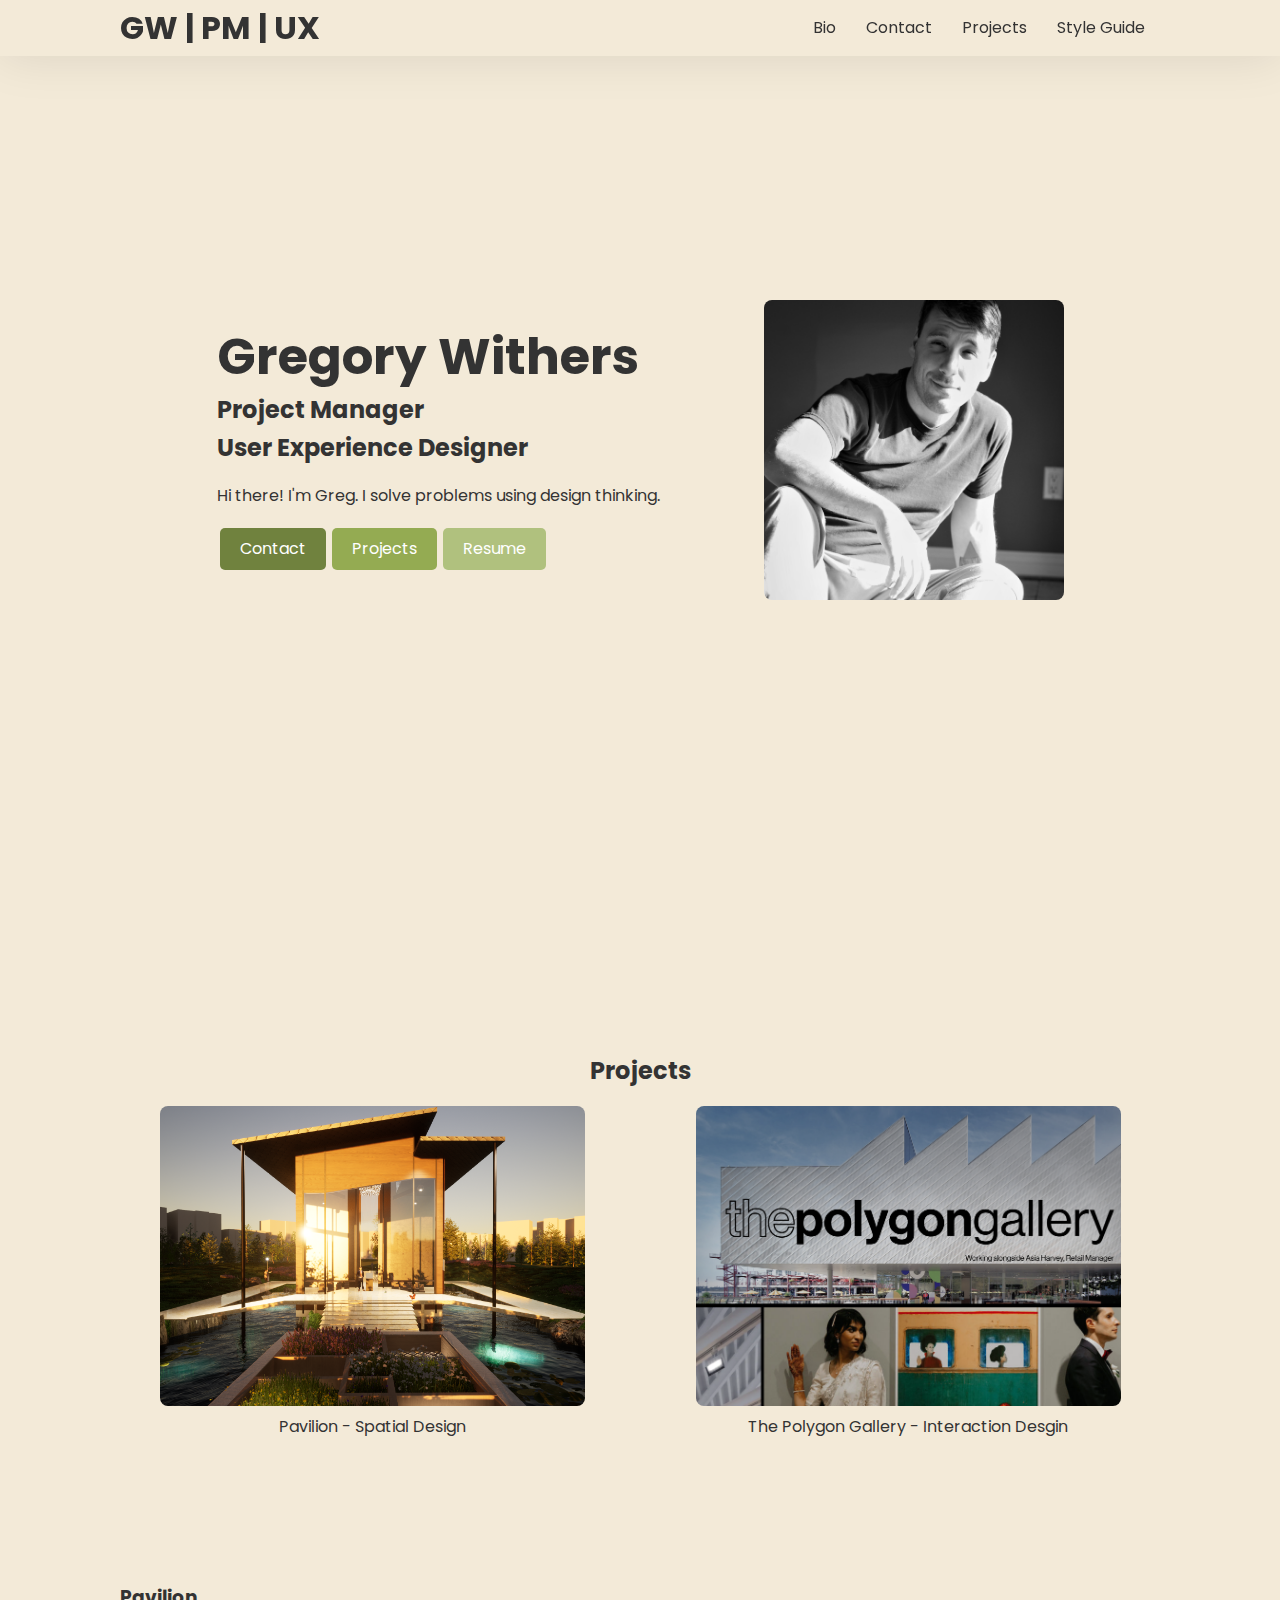
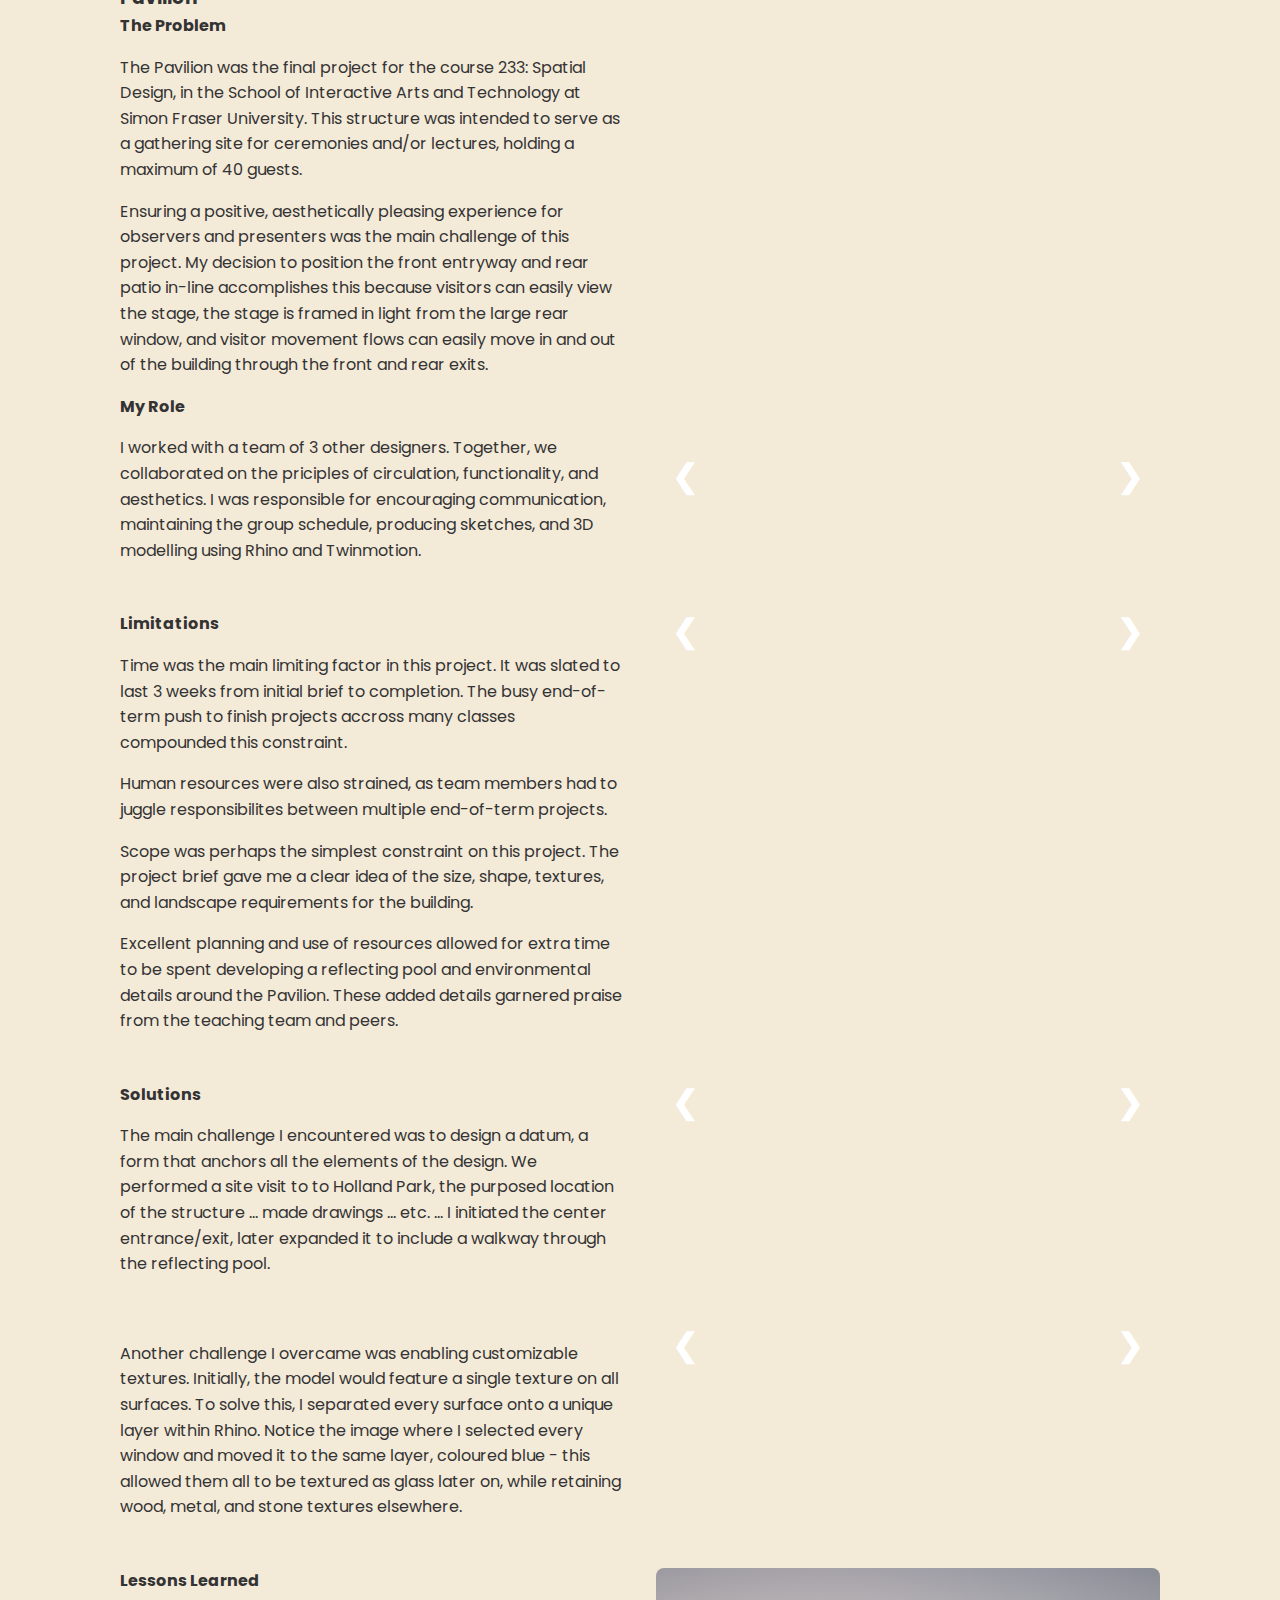
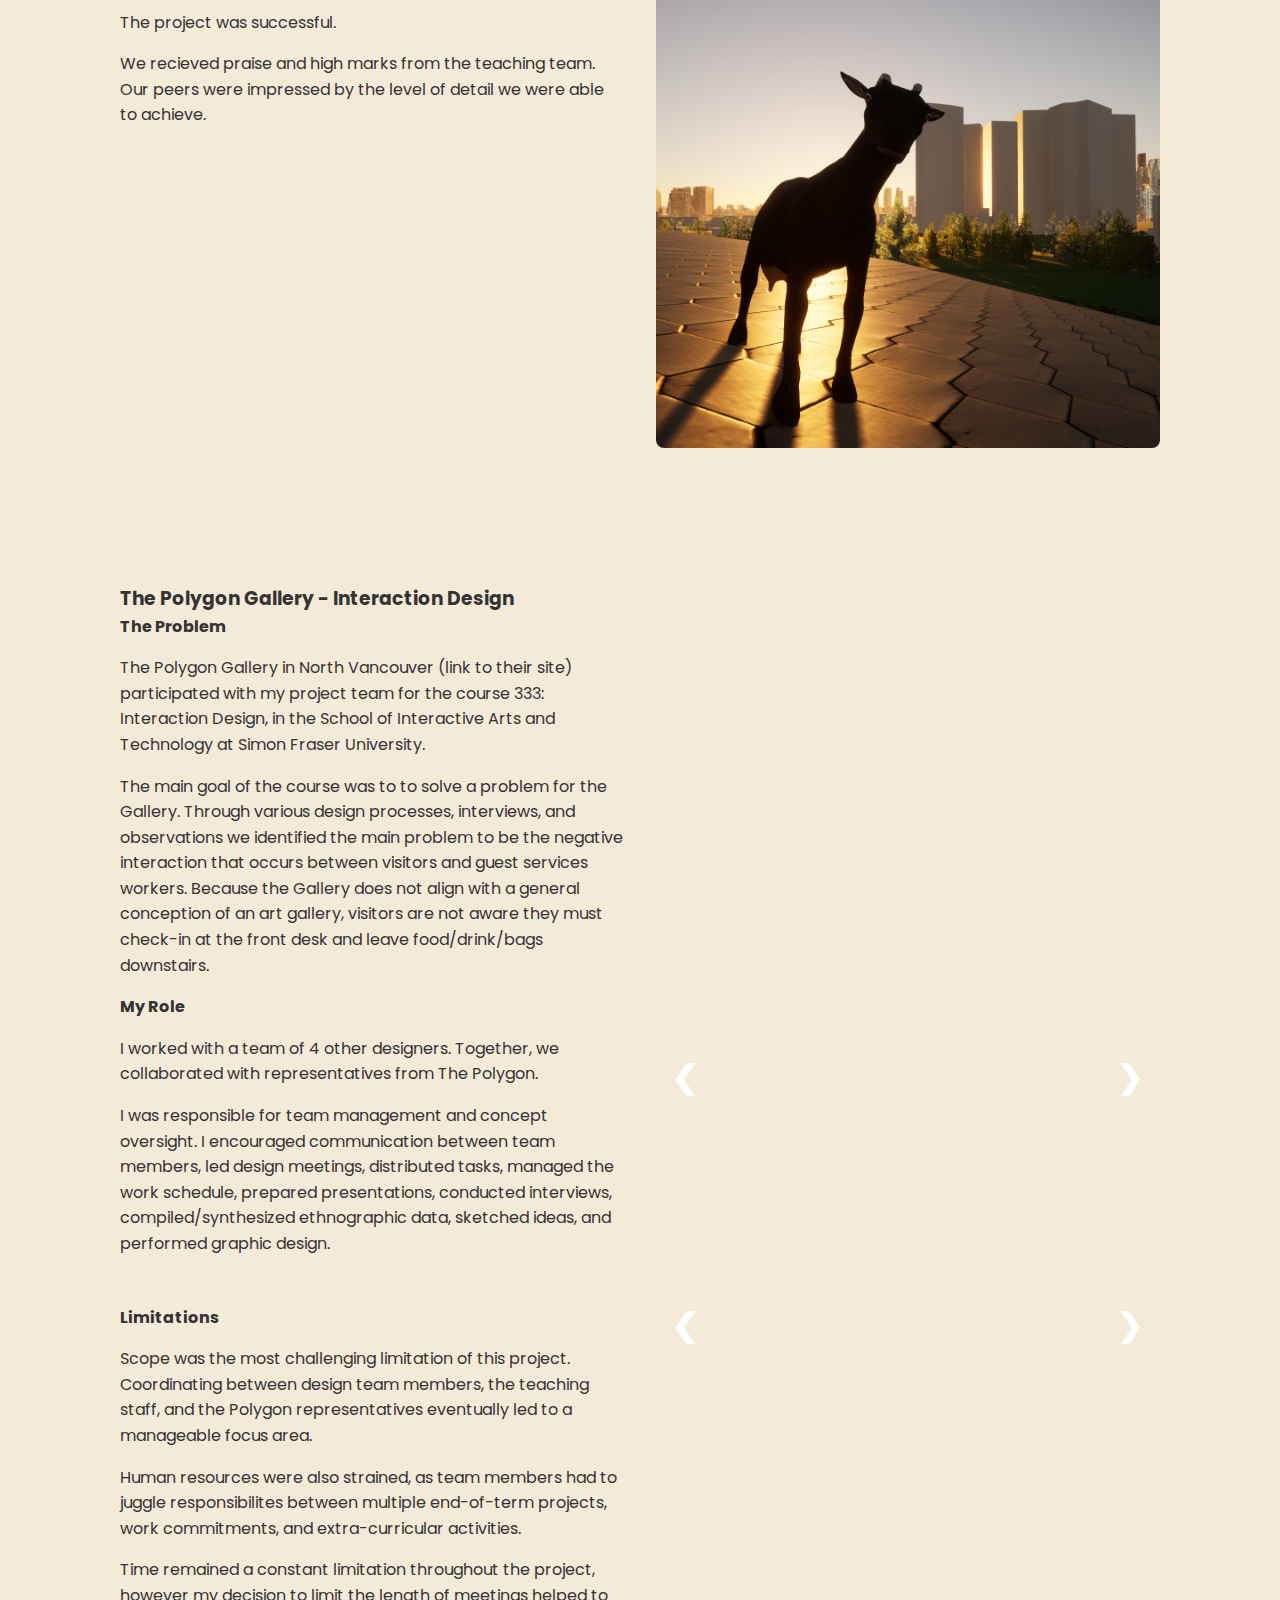
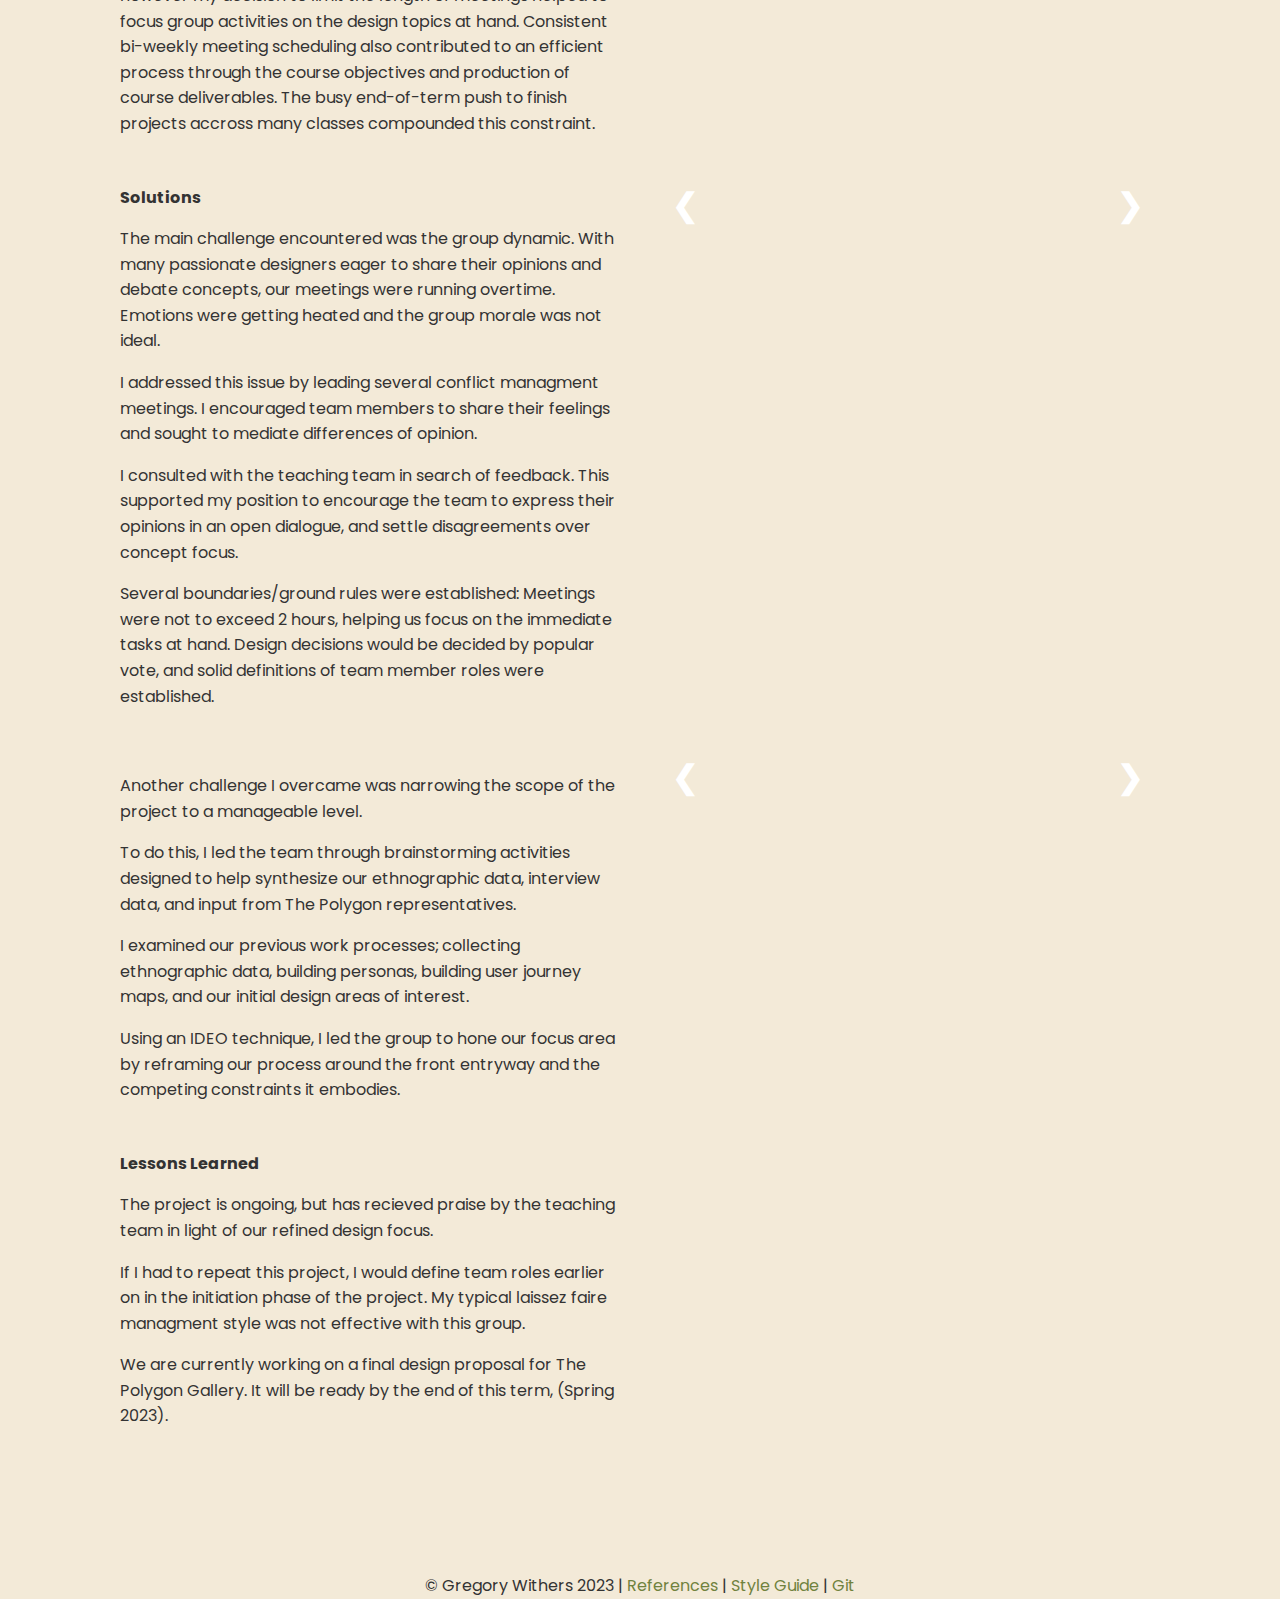
==== index.html @ 16c12ad4 "added all alt text to images" ====
<!-- 
    Greg Withers Portfolio
    IAT 339 Project 03
    Final Project
    13 April 2023

    To Do:
    - Crop all portfolio images
    - Script img loader to pull correct image for vp
    - Add alt description to all images
    - Verify all HTML, CSS, JS
    - Add contact text-entry form
    - Verify on IE, FF
    - Verify on phone, ipad, etc.

    References link is in the footer, see citations.html
    
-->

<!DOCTYPE html>
<html lang="en">
<head>
    <meta charset="UTF-8">
    <meta http-equiv="X-UA-Compatible" content="IE=edge">
    <meta name="viewport" content="width=device-width, initial-scale=1.0">

    <link rel="stylesheet" href="/css/style.css">

    <title>Portfolio - GW | PM | UX</title>
</head>

<body>

    <!-- Wrapper for header/hero content -->
    <header class="showcase">

        <!-- Main container class -->
        <div class="container">
            <nav>
                <h1 class="logo">
                    <a href="index.html">GW | PM | UX</a></h1>
                <ul>
                    <li><a href="bio.html">Bio</a></li>
                    <li><a href="contact.html">Contact</a></li>
                    <li><a href="index.html#projects">Projects</a></li>
                    <li><a href="styleguide.html">Style Guide</a></li>
                </ul>
            </nav>

        <!-- STICKY HEADER HERE -->
        <div id="sticky-header">
            <div class="container">
                <nav>
                    <h1 class="logo">
                        <a href="index.html">GW | PM | UX</a></h1>
                    <ul>
                        <li><a href="bio.html">Bio</a></li>
                        <li><a href="contact.html">Contact</a></li>
                        <li><a href="index.html#projects">Projects</a></li>
                        <li><a href="styleguide.html">Style Guide</a></li>
                    </ul>
                </nav>
            </div>
        </div>

            <!-- Hero Content HERE -->
            <div class="showcase-content">
                <div class="hero">
                    <h1 class="myName">Gregory Withers</h1>
                    <h2 class="myRole"> Project Manager</h2>
                    <h2 class="myRole">User Experience Designer</h2>

                    <p class="my-1">
                        Hi there! I'm Greg. I solve problems using design thinking. 
                    </p>

                    <div class="btn-stack">
                        <a href="contact.html" class="btn-primary">Contact</a>
                        <a href="#projects" class="btn-secondary">Projects</a>
                        <a href="references/RESUME 2022 - Gregory Withers Project Manager.pdf" download class="btn-tertiary">Resume</a>
                    </div>
                </div>

                <img class="hero-image" src="img/GW_self_portrait.jpg" alt="young man sitting on the floor in the sun, he is resting an arm on his knee in a relaxed way">

                <!-- Tracker div for page scroll thru the hero section -->
                <div id="pixel-to-watch"></div>

            </div>
        </div>
    </header>

        <!-- Main Content begins here -->
        <div class="container projects" id="projects">
            <h2 class="project-title">Projects</h2>

            <div class="project-grid">
                <div class="column">
                    <a href="#project1">
                        <img class="thumb" src="img/pavilion/pavilion_final_rear_window.png" alt="rendering of a modern pavilion building at sunset. It has large windows, a slanted roof, a rooftop garden, and water features">
                    </a>
                    Pavilion - Spatial Design
                </div>

                <div class="column">
                    <a href="#project2">
                        <img class="thumb" src="img/polygon/polygon_thumb.png" alt="poster showcasing some of the exhibits at The Polygon Gallery in North Vancouver, the building architecture is modern and stylish">
                    </a>
                    The Polygon Gallery - Interaction Desgin
                </div>
            </div>
        </div>

        <!-- xxxxxxxxxxxxxxxx Project 1 Flow here xxxxxxxxxxxxxxxx -->
        <div class="container" id="project1">

            <h3>Pavilion</h3>
            <div class="project-flow">

                <!-- Row 1 -->
                <!-- My role -> responsibilities, improvements to be made in team interaction/execution. Give credit where it is due. -->
                <div class="flow-row">
                    <div class="left">
                        <h4>The Problem</h4>
                        <p class="my-1">
                            The Pavilion was the final project for the course 233: Spatial Design, in the School of Interactive Arts and Technology at Simon Fraser University. This structure was intended to serve as a gathering site for ceremonies and/or lectures, holding a maximum of 40 guests.
                        </p>

                        <p class="my-1">
                            Ensuring a positive, aesthetically pleasing experience for observers and presenters was the main challenge of this project. My decision to position the front entryway and rear patio in-line accomplishes this because visitors can easily view the stage, the stage is framed in light from the large rear window, and visitor movement flows can easily move in and out of the building through the front and rear exits. 
                        </p>

                        <h4>My Role</h4>
                        <p class="my-1">
                            I worked with a team of 3 other designers. Together, we collaborated on the priciples of circulation, functionality, and aesthetics. I was responsible for encouraging communication, maintaining the group schedule, producing sketches, and 3D modelling using Rhino and Twinmotion. 
                        </p>
                    </div>
                    <div class="right">
                        <div class="video-box">
                            <iframe width="420" height="315" src="https://www.youtube.com/embed/-8ZPfY2IFlc" title="IAT 233 Final Project | Pavilion and Pergola Rendered with TWINMOTION" frameborder="0" allow="accelerometer; autoplay; clipboard-write; encrypted-media; gyroscope; picture-in-picture; web-share" allowfullscreen></iframe>
                        </div>


                        <div class="slideshow-container">
                            <div class="mySlides1">
                              <img src="img/pavilion/pavilion_final_day.png" style="width:100%" alt="rendering of a modern pavilion during the day time. A pathway through the surrounding water feature is highlighted along with its large windows and nearby vegetation">
                            </div>
                          
                            <div class="mySlides1">
                              <img src="img/pavilion/pavilion_final_rear_window.png" style="width:100%" alt="rendering of a modern pavilion at sunset. The rear stars, patio, and rooftop garden are highlighted">
                            </div>
                          
                            <div class="mySlides1">
                              <img src="img/pavilion/pavilion_datum_flow.png" style="width:100%" alt="2D mockup of the pavilion visitor flow through the building. It is a square shape that allows travel around the main central room and entrace/exit from both the front and rear of the building">
                            </div>
                          
                            <a class="prev" onclick="plusSlides(-1, 0)">&#10094;</a>
                            <a class="next" onclick="plusSlides(1, 0)">&#10095;</a>
                          </div>

                        <!-- Slideshow goes here, show datum line, front/rear entries, flow -->                  
                    </div>
                </div>

                <!-- Row 2 -->
                <div class="flow-row">
                    <div class="left">
                        <h4>Limitations</h4>
                        <p class="my-1">
                            Time was the main limiting factor in this project. It was slated to last 3 weeks from initial brief to completion. The busy end-of-term push to finish projects accross many classes compounded this constraint. 
                        </p>
                        <p class="my-1">
                            Human resources were also strained, as team members had to juggle responsibilites between multiple end-of-term projects.
                        </p>
                        <p class="my-1">
                            Scope was perhaps the simplest constraint on this project. The project brief gave me a clear idea of the size, shape, textures, and landscape requirements for the building. 
                        </p>
                        <p class="my-1">
                            Excellent planning and use of resources allowed for extra time to be spent developing a reflecting pool and environmental details around the Pavilion. These added details garnered praise from the teaching team and peers. 
                        </p>
                    </div>
                    <div class="right">
                        <!-- Slideshow goes here, show reflecting pool images-->
                        <div class="slideshow-container">
                            <div class="mySlides2">
                              <img src="img/pavilion/pavilion_reflecting_pool.png" style="width:100%" alt="rendering of a modern pavilion at midday. The rear pathway through the water feature is highlighted. The surrounding vegetation and environmental features flow seamlessly into the pathway allowing for easy access from visitors.">
                            </div>
                          
                            <div class="mySlides2">
                              <img src="img/pavilion/pavilion_reflecting_pool2.png" style="width:100%" alt="rendering of a modern pavilion at midday. The rear auxiliary pathways are highlighted, which carry visitors around the water features.">
                            </div>
                          
                            <div class="mySlides2">
                              <img src="img/pavilion/pavilion_reflecting_pool3.png" style="width:100%" alt="a low angle image of the rendering of a modern pavilion, this one captures the details of water's surface and warm reflected light of the sunset.">
                            </div>
                          
                            <a class="prev" onclick="plusSlides(-1, 1)">&#10094;</a>
                            <a class="next" onclick="plusSlides(1, 1)">&#10095;</a>
                          </div>                 
                    </div>
                </div>

                <!-- Row 3 -->
                <!-- Show an evolution and most important processes -->
                <div class="flow-row">
                    <div class="left">
                        <h4>Solutions</h4>
                        <p class="my-1">
                            The main challenge I encountered was to design a datum, a form that anchors all the elements of the design. We performed a site visit to to Holland Park, the purposed location of the structure ... made drawings ... etc. ... I initiated the center entrance/exit, later expanded it to include a walkway through the reflecting pool. 
                        </p>

 
                    </div>
                    <div class="right">
                        <!-- Slideshow goes here, show planning images, drawings, to model, to, render etc.-->
                        <div class="slideshow-container">
                            <div class="mySlides3">
                              <img src="img/pavilion/pavilion_datum_example.png" style="width:100%" alt="aerial view of the pavilion rendering, highlighting the concept of a datum or anchor structure, which is the main centre pathway of the pavilion">
                            </div>
                          
                            <div class="mySlides3">
                              <img src="img/pavilion/pavilion_site_visit1.jpeg" style="width:100%" alt="site visit photograph of Holland Park in Surrey BC showing the real-world location of the pavilion. A green field is shown with tall trees and apartment buildings in the distance.">
                            </div>
                          
                            <div class="mySlides3">
                              <img src="img/pavilion/pavilion_site_visit2.jpeg" style="width:100%" alt="site visit photograph of Holland Park in Surrey. A green field is shown with tall trees and apartment buildings in the distance. Designers are gathered in a small group to view the location and brainstorm ideas.">
                            </div>

                            <div class="mySlides3">
                                <img src="img/pavilion/pavilion_location.jpg" style="width:100%" alt="map view of the site visit in Holland Park, it donotes two potential locations for the pavilion to be built">
                              </div>
                          
                            <a class="prev" onclick="plusSlides(-1, 2)">&#10094;</a>
                            <a class="next" onclick="plusSlides(1, 2)">&#10095;</a>
                        </div>
                    </div>
                </div>

                <!-- Row 4 -->
                <div class="flow-row">
                    <div class="left">
                        <p class="my-1">
                            Another challenge I overcame was enabling customizable textures. Initially, the model would feature a single texture on all surfaces. To solve this, I separated every surface onto a unique layer within Rhino. Notice the image where I selected every window and moved it to the same layer, coloured blue - this allowed them all to be textured as glass later on, while retaining wood, metal, and stone textures elsewhere. 
                        </p>
                
                    </div>
                    <div class="right">
                        <!-- Slideshow goes here, show planning images, drawings, to model, to, render etc.-->
               
                        <div class="slideshow-container">
                            <div class="mySlides4">
                              <img src="img/pavilion/pavilion_render1.png" style="width:100%" alt="a basic rendering of the pavilion structure, it is white and featureless">
                            </div>
                          
                            <div class="mySlides4">
                              <img src="img/pavilion/pavilion_render2.png" style="width:100%" alt="a more advanced rendering of the pavilion structure, it is white but features some of the modern panels and architectural components of the final design">
                            </div>
                          
                            <div class="mySlides4">
                              <img src="img/pavilion/pavilion_render3.png" style="width:100%" alt="a wireframe model of the pavilion, its windows are highlighted in blue demonstrating how different layers were selected to alter their material appearing in later steps">
                            </div>

                            <div class="mySlides4">
                                <img src="img/pavilion/pavilion_panel_arch.png" style="width:100%" alt="a final rendering of the finished model, lit at dusk and showcasing the different textures of the panels, some are wood, some glass, some concrete">
                            </div>

                              
                            <div class="mySlides4">
                                <img src="img/pavilion/pavilion_infill_arch.png" style="width:100%" alt="a final rendering of the finished model, let at dusk and showcasing the interior details and textures. Prominently displayed is a complex chandalier, elegant stairs, patio, and ceremony location, as well as wooden chairs for the audience members.">
                            </div>
                          
                            <a class="prev" onclick="plusSlides(-1, 3)">&#10094;</a>
                            <a class="next" onclick="plusSlides(1, 3)">&#10095;</a>
                        </div>

                    </div>
                </div>
                
                
                <!-- Row 5 -->
                <!-- How did the project go? What feedback did you recieve? Metrics? What would I do differently next time? -->
                <div class="flow-row">
                    <div class="left">
                        <h4>Lessons Learned</h4>

                        <p class="my-1">
                            The project was successful.  
                        </p>

                        <p class="my-1">
                            We recieved praise and high marks from the teaching team. Our peers were impressed by the level of detail we were able to achieve.
                        </p>
                    </div>
                    <div class="right">
                        <img class="img-process" src="img/pavilion/pavilion_goat.png" alt="a final rendering of the pavilion rooftop featuring a goat. Bah!">
                    </div>
                </div>
            </div>
        </div>


        <!-- xxxxxxxxxxxxxxxx Project 2 Flow here xxxxxxxxxxxxxxxx -->
        <div class="container" id="project2">
            <h3>The Polygon Gallery - Interaction Design</h3>
            <div class="project-flow">

                <!-- Row 1 -->
                <!-- My role -> responsibilities, improvements to be made in team interaction/execution. Give credit where it is due. -->
                <div class="flow-row">
                    <div class="left">
                        <h4>The Problem</h4>
                        <p class="my-1">
                            The Polygon Gallery in North Vancouver (link to their site) participated with my project team for the course 333: Interaction Design, in the School of Interactive Arts and Technology at Simon Fraser University. 
                        </p>
                        
                        <p class="my-1">
                            The main goal of the course was to to solve a problem for the Gallery. Through various design processes, interviews, and observations we identified the main problem to be the negative interaction that occurs between visitors and guest services workers. Because the Gallery does not align with a general conception of an art gallery, visitors are not aware they must check-in at the front desk and leave food/drink/bags downstairs.
                        </p>

                        <h4>My Role</h4>
                        <p class="my-1">
                            I worked with a team of 4 other designers. Together, we collaborated with representatives from The Polygon. 
                        </p>
                        
                        <p class="my-1">
                            I was responsible for team management and concept oversight. I encouraged communication between team members, led design meetings, distributed tasks, managed the work schedule, prepared presentations, conducted interviews, compiled/synthesized ethnographic data, sketched ideas, and performed graphic design. 
                        </p>
                    </div>
                    <div class="right">
                        <div class="video-box">

                            <iframe width="420" height="315" src="https://www.youtube.com/embed/MOnxiKS3r_g" title="The Polygon Gallery - Interaction Design Focus Area" frameborder="0" allow="accelerometer; autoplay; clipboard-write; encrypted-media; gyroscope; picture-in-picture; web-share" allowfullscreen></iframe>
                        </div>
                        
                        <!-- Slideshow goes here-->
                        <div class="slideshow-container">
                            <div class="mySlides5">
                            <img src="img/polygon/polygon_ethnography_poster2.png" style="width:100%" alt="Informational poster made to convey who the Polygon Gallery is to classmates and teaching staff. Large type highlights the polygon gallery name, with examples of their exhibits overlaid. Small text blocks highlight the gallery's focus on photography, its location in the shipyards area of north vancouver, and our key contacts in management.">
                            </div>
                                           
                            <div class="mySlides5">
                            <img src="img/polygon/polygon_ethnography_poster1.png" style="width:100%" alt="An iteration on the information poster made to convey who the polygon is. This version features larger images which highlight the modern architecture of the building, the exhibits it holds, and the events that occur there.">
                            </div>
                        
                            <a class="prev" onclick="plusSlides(-1, 4)">&#10094;</a>
                            <a class="next" onclick="plusSlides(1, 4)">&#10095;</a>
                        </div>                 
                    </div>
                </div>

                <!-- Row 2 -->
                <div class="flow-row">
                    <div class="left">
                        <h4>Limitations</h4>
                        <p class="my-1">
                            Scope was the most challenging limitation of this project. Coordinating between design team members, the teaching staff, and the Polygon representatives eventually led to a manageable focus area.
                             
                        </p>
                        <p class="my-1">
                            Human resources were also strained, as team members had to juggle responsibilites between multiple end-of-term projects, work commitments, and extra-curricular activities. 
                        </p>
                        <p class="my-1">
                            Time remained a constant limitation throughout the project, however my decision to limit the length of meetings helped to focus group activities on the design topics at hand. Consistent bi-weekly meeting scheduling also contributed to an efficient process through the course objectives and production of course deliverables. The busy end-of-term push to finish projects accross many classes compounded this constraint.
                        </p>
                      
                    </div>
                    <div class="right">
                        <!-- Slideshow goes here, show scheduling evidence-->
                        <div class="slideshow-container">
                            <div class="mySlides6">
                                <img src="img/polygon/polygon_management01.png" style="width:100%" alt="screenshot of internal team messages, where I have recapped the meeting, confirmed roles, set the time for the next meeting, and left prompting questions for our next conversation">
                            </div>
                        
                            <div class="mySlides6">
                              <img src="img/polygon/polygon_persona.png" style="width:100%" alt="persona poster example showcasing one of our most influential personas. It is a blue themed line drawing of the interior of the polygon gallery with an older man wearing a suit and glasses standing in the corner.">
                            </div>
                        
                            <div class="mySlides6">
                                <img src="img/polygon/polygon_thumb.png" style="width:100%" alt="polygon poster showcasing the architecture and recent exhibitions">
                            </div>
                        
                            <a class="prev" onclick="plusSlides(-1, 5)">&#10094;</a>
                            <a class="next" onclick="plusSlides(1, 5)">&#10095;</a>
                        </div>                 
                    </div>
                </div>

                <!-- Row 3 -->
                <!-- Show an evolution and most important processes -->
                <div class="flow-row">
                    <div class="left">
                        <h4>Solutions</h4>
                        <p class="my-1">
                            The main challenge encountered was the group dynamic. With many passionate designers eager to share their opinions and debate concepts, our meetings were running overtime. Emotions were getting heated and the group morale was not ideal.  
                        </p>

                        <p class="my-1">
                            I addressed this issue by leading several conflict managment meetings. I encouraged team members to share their feelings and sought to mediate differences of opinion. 
                        </p>

                        <p class="my-1">
                            I consulted with the teaching team in search of feedback. This supported my position to encourage the team to express their opinions in an open dialogue, and settle disagreements over concept focus.
                        </p>

                        <p class="my-1">
                            Several boundaries/ground rules were established: Meetings were not to exceed 2 hours, helping us focus on the immediate tasks at hand. Design decisions would be decided by popular vote, and solid definitions of team member roles were established. 
                        </p>
            

                    </div>
                    <div class="right">
                        <!-- Slideshow goes here, show planning images, drawings, to model, to, render etc.-->
                        <div class="slideshow-container">
                            <div class="mySlides7">
                            <img src="img/polygon/polygon_brainstorm_storyboard.png" style="width:100%" alt="screenshot of the team brainstorming process using Figma, there are numerous sticky notes organized into different design focus areas, doodles, sketches, and reference imagery scattered around.">
                            </div>
                        
                            <div class="mySlides7">
                            <img src="img/polygon/polygon_emelia_journey.png" style="width:100%" alt="journey framework example highlighting one of our personas time in the gallery.">
                            </div>
                        
                            <div class="mySlides7">
                            <img src="img/polygon/polygon_final_journeymap.png" style="width:100%" alt="journey framework example highlighting 2 parallel concepts">
                            </div>
                        
                            <a class="prev" onclick="plusSlides(-1, 6)">&#10094;</a>
                            <a class="next" onclick="plusSlides(1, 6)">&#10095;</a>
                        </div>
                    </div>
                </div>

                <!-- Row 4 -->
                <div class="flow-row">
                    <div class="left">
                        <p class="my-1">
                            Another challenge I overcame was narrowing the scope of the project to a manageable level.  
                        </p>

                        <p class="my-1">
                            To do this, I led the team through brainstorming activities designed to help synthesize our ethnographic data, interview data, and input from The Polygon representatives.
                        </p>

                        <p class="my-1">
                            I examined our previous work processes; collecting ethnographic data, building personas, building user journey maps, and our initial design areas of interest.
                        </p>

                        <p class="my-1">
                            Using an IDEO technique, I led the group to hone our focus area by reframing our process around the front entryway and the competing constraints it embodies.
                        </p>
                
                    </div>
                    <div class="right">
                        <!-- Slideshow goes here, show planning images, drawings, to model, to, render etc.-->
            
                        <div class="slideshow-container">
                            <div class="mySlides8">
                                <img src="img/polygon/polygon_reframe0.png" style="width:100%" alt="screenshot of a team activity I organized to analyze our past work, each poster is laid out with sections to note where it worked, where it didn't work, and any additional thoughts">
                            </div>
                        
                            <div class="mySlides8">
                              <img src="img/polygon/polygon_reframe0.2.png" style="width:100%" alt="screenshot of the team activity to reframe our design focus. This activity documented how our thinking had evolved over time, noted with sticky notes and text boxes.">
                            </div>
                        
                            <div class="mySlides8">
                                <img src="img/polygon/polygon_reframe1.png" style="width:100%" alt="screenshot of the reframing presentation focus, where I outlined each main section of the presentation in a logical fashion (noted in the green boxes), afterwards team members added critique to refine the presentation">
                            </div>

                            <div class="mySlides8">
                                <img src="img/polygon/polygon_reframe2.png" style="width:100%" alt="screenshot of the IDEO reframing technique I used to help shift our thinking about the design focus of the project. Team members contributed by voting for sections they agreed with by dropping star and thumbs-up stickers.">
                            </div> 

                            <div class="mySlides8">
                                <img src="img/polygon/polygon_reframe3.png" style="width:100%" alt="screenshot of the final reframing activity where I organized the final preseentation in a logical manner - noted in the green boxes. Team members contributions are noting in the stickey notes, drawings, and comments.">
                            </div>
                        
                            <a class="prev" onclick="plusSlides(-1, 7)">&#10094;</a>
                            <a class="next" onclick="plusSlides(1, 7)">&#10095;</a>
                        </div>

                    </div>
                </div>
                
                
                <!-- Row 5 -->
                <!-- How did the project go? What feedback did you recieve? Metrics? What would I do differently next time? -->
                <div class="flow-row">
                    <div class="left">
                        <h4>Lessons Learned</h4>

                        <p class="my-1">
                            The project is ongoing, but has recieved praise by the teaching team in light of our refined design focus. 
                        </p>

                        <p class="my-1">
                            If I had to repeat this project, I would define team roles earlier on in the initiation phase of the project. My typical laissez faire managment style was not effective with this group. 
                        </p>

                        <p class="my-1">
                            We are currently working on a final design proposal for The Polygon Gallery. It will be ready by the end of this term, (Spring 2023).
                        </p>
                    </div>
                    <div class="right">
                        
                    </div>
                </div>
            </div>
        </div>

       
  

    <!-- Footer Content Here -->
    <footer class="container footer">
        <div>
            &#169; Gregory Withers 2023 | <a href="citations.html">References</a> | <a href="styleguide.html">Style Guide</a> | <a href="https://github.com/electricBeard/portfolio">Git</a>
        </div>
    </footer>

<!-- JS HERE -->
<script src="/js/observer.js"></script>
<script src="/js/slideshow.js"></script>



</body>
</html>
---- css/style.css ----
@import"https://fonts.googleapis.com/css2?family=Poppins:wght@100;300;400;700;900&display=swap";@import"https://fonts.googleapis.com/css2?family=Open+Sans:wght@300;400;700&display=swap";*{box-sizing:border-box;margin:0;padding:0}body{background-color:#f3ead8;font-family:Poppins,Open Sans,Helvetica,Arial,sans-serif;line-height:1.6;color:#333}img{border-radius:8px;height:30rem;-o-object-fit:cover;object-fit:cover;-o-object-position:top;object-position:top;max-width:100%}a{text-decoration:none;color:#70823e}p{max-width:38rem}#projects{padding-top:100px;margin-top:-100px}#project1{padding-top:100px;margin-top:-100px}#project2{padding-top:100px;margin-top:-100px}.showcase{background-color:#f3ead8;color:#333;margin-bottom:6rem}.showcase nav{display:flex;align-items:center;justify-content:space-between}.showcase nav a{text-decoration:none;color:#333;transition:color .25s}.showcase nav a:hover{color:#70823e}.showcase nav ul{display:flex;list-style:none}.showcase nav li{padding:15px}.showcase .hero{padding-right:1.5rem;margin-right:5rem}.showcase .hero-image{height:300px;width:300px}.showcase-content{height:100vh;display:flex;align-items:center;justify-content:center;padding-bottom:7rem}.showcase-content img{width:50%}.showcase-content h1{font-size:50px;line-height:1.2;margin-bottom:.25rem}#sticky-header{position:fixed;top:0;left:0;width:100%;box-shadow:0 0 50px rgba(0,0,0,.1);z-index:1;background-color:#f3ead8;color:#333}#sticky-header nav{display:flex;align-items:center;justify-content:space-between}#sticky-header nav a{text-decoration:none;color:#333;transition:color .25s}#sticky-header nav a:hover{color:#70823e}#sticky-header nav ul{display:flex;list-style:none}#sticky-header nav li{padding:15px}.guide-grid{display:grid;grid-template-columns:1fr 1fr 1fr;-moz-column-gap:3rem;column-gap:3rem}.guide-grid .column,.guide-grid .right,.guide-grid .middle,.guide-grid .left{width:100%;display:flex;flex-direction:column;justify-content:flex-start;margin-top:1rem;margin-bottom:10rem;padding:0}.guide-grid .column p,.guide-grid .right p,.guide-grid .middle p,.guide-grid .left p{margin:1rem 0}.guide-grid .column .container,.guide-grid .right .container,.guide-grid .middle .container,.guide-grid .left .container{margin:0}.guide-grid .example-showcase{background-color:#f3ead8;color:#333;display:flex;flex-direction:column;height:40%}.guide-grid .example-showcase .logo{margin-top:1rem;margin-bottom:1rem}.guide-grid .example-showcase nav{display:flex;flex-direction:column;align-items:left;justify-content:space-between}.guide-grid .example-showcase nav a{text-decoration:none;color:#333;transition:color .25s}.guide-grid .example-showcase nav a:hover{color:#70823e}.guide-grid .example-showcase nav ul{display:flex;flex-direction:column;align-items:left;list-style:none}.guide-grid .example-showcase nav li{padding:0}.font-box{display:flex;flex-direction:column;align-items:left;justify-self:flex-start}.example-font-1{font-family:Poppins}.example-font-2{font-family:Open Sans}.example-font-3{font-family:Helvetica}.example-font-4{font-family:Arial}.example-colour-0,.example-colour-6,.example-colour-5,.example-colour-4,.example-colour-3,.example-colour-2,.example-colour-1{background-color:gray;border-radius:8px;padding:1rem;margin:.5rem 0}.example-colour-1{background-color:#70823e}.example-colour-2{background-color:#dfcf99}.example-colour-3{background-color:#e0b44a}.example-colour-4{background-color:#d8853f}.example-colour-5{background-color:#f3ead8}.example-colour-6{background-color:#866c5a}.example-list{padding:0;margin-left:0;display:flex;flex-direction:column;justify-content:left;align-items:left}.example-nav a{text-decoration:none;color:#333;transition:color .25s}.example-nav a:hover{color:#70823e}.bio-grid{display:grid;grid-template-columns:2fr 1fr}.project-grid{display:grid;grid-template-columns:1fr 1fr;-moz-column-gap:2rem;column-gap:2rem;margin-bottom:6rem}.project-grid .column,.project-grid .guide-grid .left,.guide-grid .project-grid .left,.project-grid .guide-grid .middle,.guide-grid .project-grid .middle,.project-grid .guide-grid .right,.guide-grid .project-grid .right{display:flex;flex-direction:column;justify-content:center;align-items:center;margin-bottom:3rem}.project-title{text-align:center;margin-bottom:1rem}.project-flow{display:flex;flex-direction:column;margin-bottom:6rem}.project-flow .flow-row{display:grid;grid-template-columns:1fr 1fr;-moz-column-gap:2rem;column-gap:2rem;margin-bottom:2rem}.thumb{justify-content:center;max-height:300px;max-width:425px;transition:transform .5s}.thumb:hover{transform:scale(0.95)}.slideshow-container{max-width:1000px;position:relative;margin:auto}.mySlides1,.mySlides2,.mySlides3,.mySlides4,.mySlides5,.mySlides6,.mySlides7,.mySlides8{display:none}.prev,.next{cursor:pointer;position:absolute;top:50%;width:auto;margin-top:-22px;padding:16px;color:#fff;font-size:2rem;font-weight:bold;transition:.6s ease;border-radius:0 3px 3px 0;-webkit-user-select:none;-moz-user-select:none;user-select:none}.next{right:0;border-radius:3px 0 0 3px}.prev:hover,.next:hover{background-color:#f1f1f1;color:#000}.text{color:#f2f2f2;padding:8px 12px;position:absolute;bottom:8px;width:100%;text-align:center}.dot{cursor:pointer;height:15px;width:15px;margin:0 2px;background-color:#bbb;border-radius:50%;display:inline-block;transition:background-color .6s ease}.active,.dot:hover{background-color:#717171}.fade{animation-name:fade;animation-duration:1.5s}@keyframes fade{from{opacity:.4}to{opacity:1}}.video-box{margin-bottom:5rem}.bio-box{margin-bottom:5rem}.bio-box ul{margin-left:2rem;margin-bottom:2rem}.video-box{display:flex;justify-content:center;align-items:center}iframe{margin-top:1rem;margin-bottom:2rem}.container{max-width:1100px;padding:0 30px;margin:0 auto;overflow:auto}.contact-info{display:flex;flex-direction:column;justify-content:space-evenly;align-items:center;height:50vh}footer{text-align:center}#pixel-to-watch{position:absolute;width:1px;height:1px;top:100px;left:0}.references{margin-bottom:5rem}.m-1{margin:1rem}.my-1{margin:1rem 0}.p-1{padding:1rem}.py-1{padding:1rem 0}.m-2{margin:2rem}.my-2{margin:2rem 0}.p-2{padding:2rem}.py-2{padding:2rem 0}.m-3{margin:3rem}.my-3{margin:3rem 0}.p-3{padding:3rem}.py-3{padding:3rem 0}.m-4{margin:4rem}.my-4{margin:4rem 0}.p-4{padding:4rem}.py-4{padding:4rem 0}.m-5{margin:5rem}.my-5{margin:5rem 0}.p-5{padding:5rem}.py-5{padding:5rem 0}.btn-tertiary,.btn-secondary,.btn-primary{display:inline-block;border-radius:5px;padding:8px 20px;margin:3px;max-width:500px;transition:transform .5s}.btn-tertiary:hover,.btn-secondary:hover,.btn-primary:hover{transform:scale(0.95);cursor:pointer}.btn-primary{background-color:#70823e;color:#fff}.btn-secondary{background-color:#94ab52;color:#fff}.btn-tertiary{background-color:#b0c17e;color:#fff}.btn-stack{display:flex;flex-direction:row;justify-content:flex-start;align-items:start}.img-link{-o-object-fit:cover;object-fit:cover;width:200px;height:200px;border-radius:50%;transition:transform .5s}.img-link:hover{transform:scale(0.95)}.image-link-box{display:flex;justify-content:flex-start;align-items:center}@media(max-width: 700px){.showcase .logo{white-space:nowrap}.showcase nav{display:flex;flex-direction:column}.showcase .hero{padding-left:0;padding-right:0;margin-left:0;margin-right:0}.showcase .hero .myRole{margin-top:1rem}.showcase .btn-stack{margin-top:4rem}.showcase-content{text-align:center}.showcase-content img{display:none}.btn-stack{display:flex;flex-direction:column;justify-content:space-evenly;align-items:center}.btn-primary,.btn-secondary,.btn-tertiary{width:100%}.guide-grid{display:grid;grid-template-columns:1fr}}@media(max-width: 800px){.project-grid{display:flex;flex-direction:column}.project-flow{display:flex;flex-direction:column;margin-bottom:6rem}.project-flow .flow-row{display:grid;grid-template-columns:1fr;-moz-column-gap:2rem;column-gap:2rem;margin-bottom:2rem}.bio-grid{display:grid;grid-template-columns:1fr}.hero-image{display:none}}/*# sourceMappingURL=style.css.map */
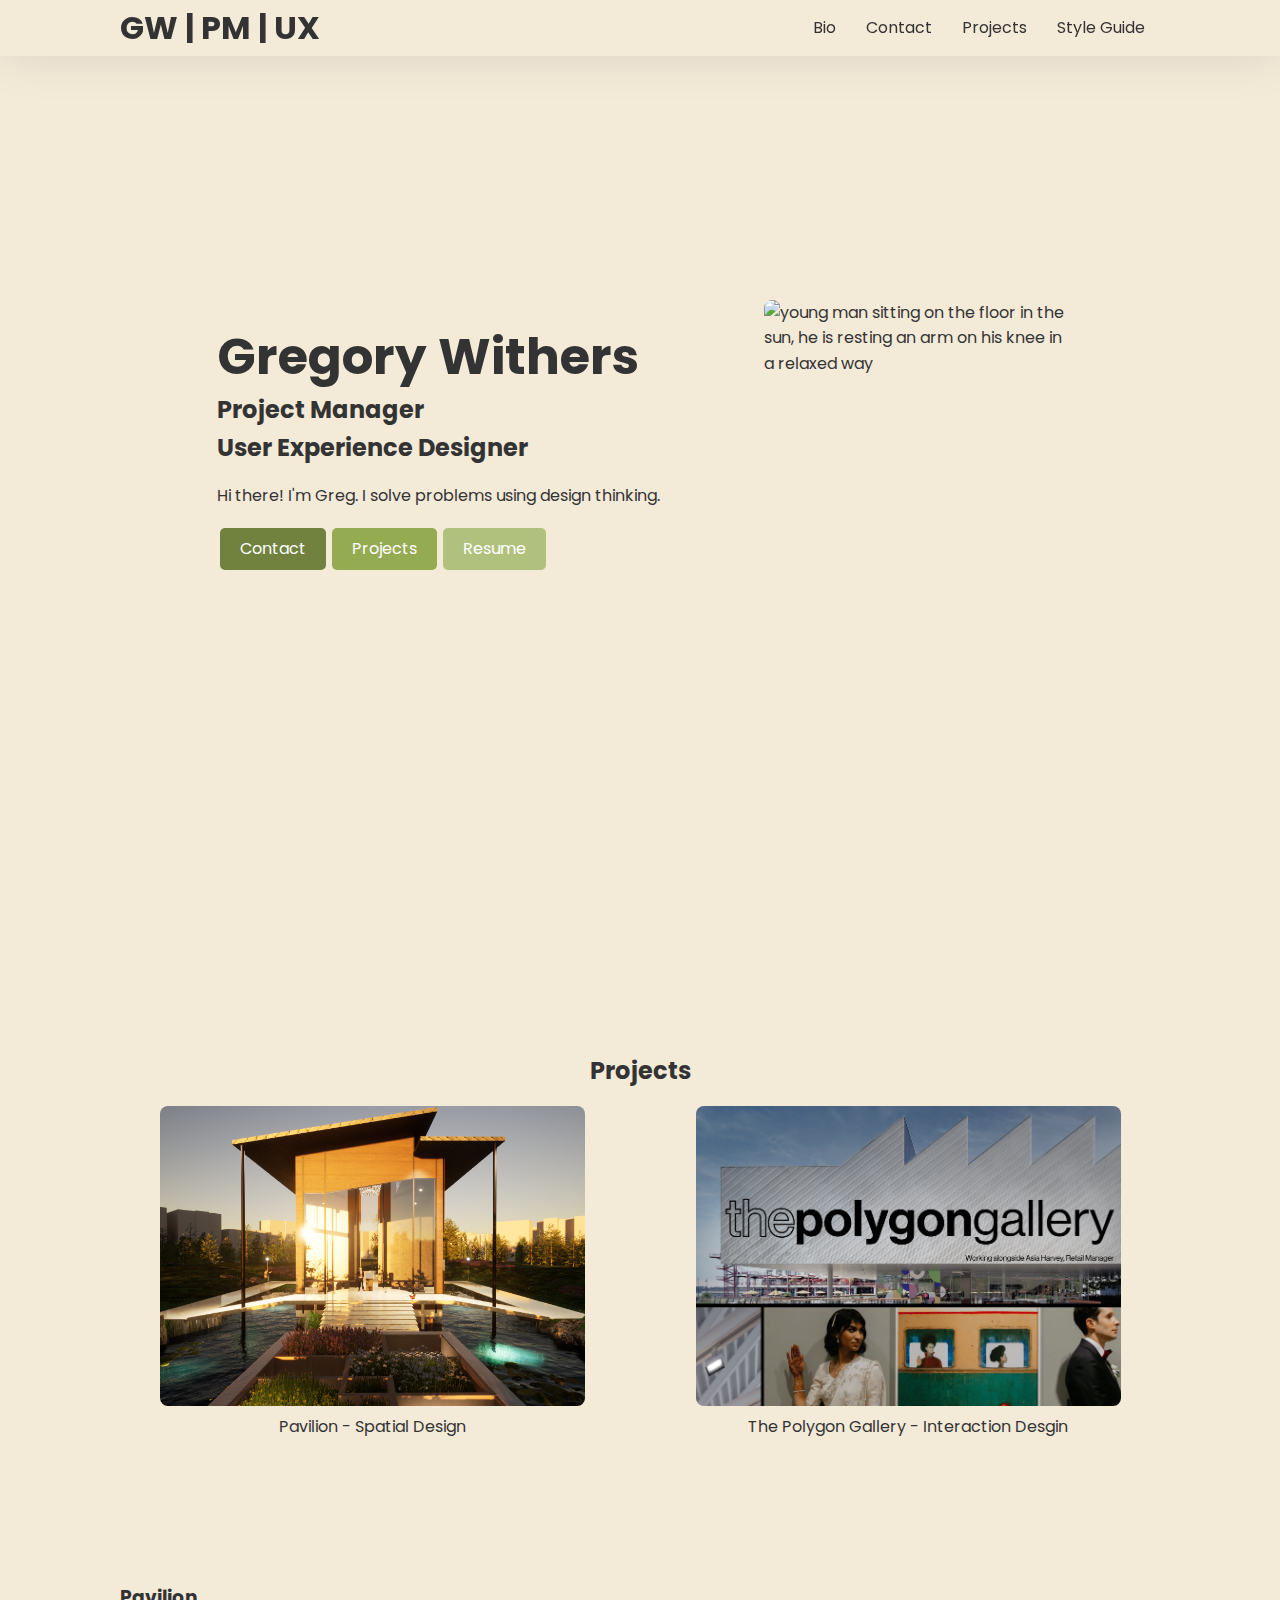
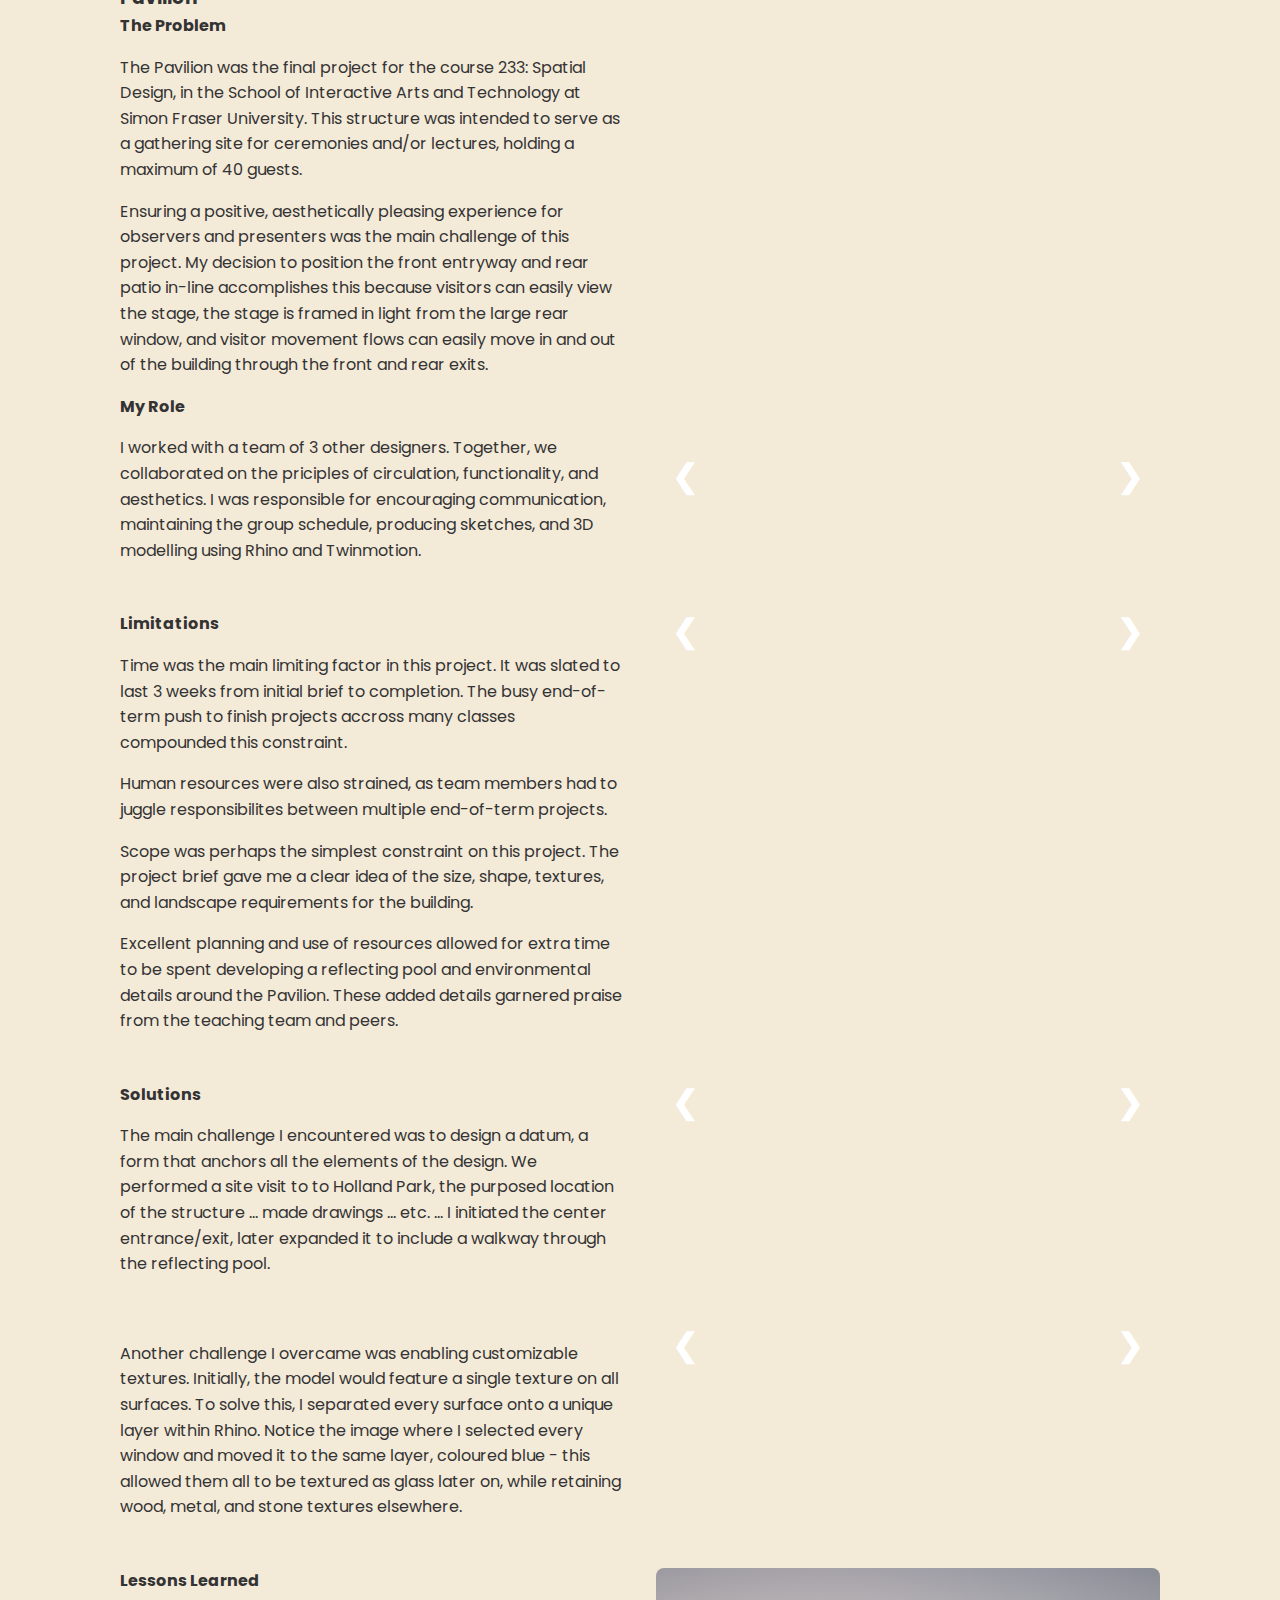
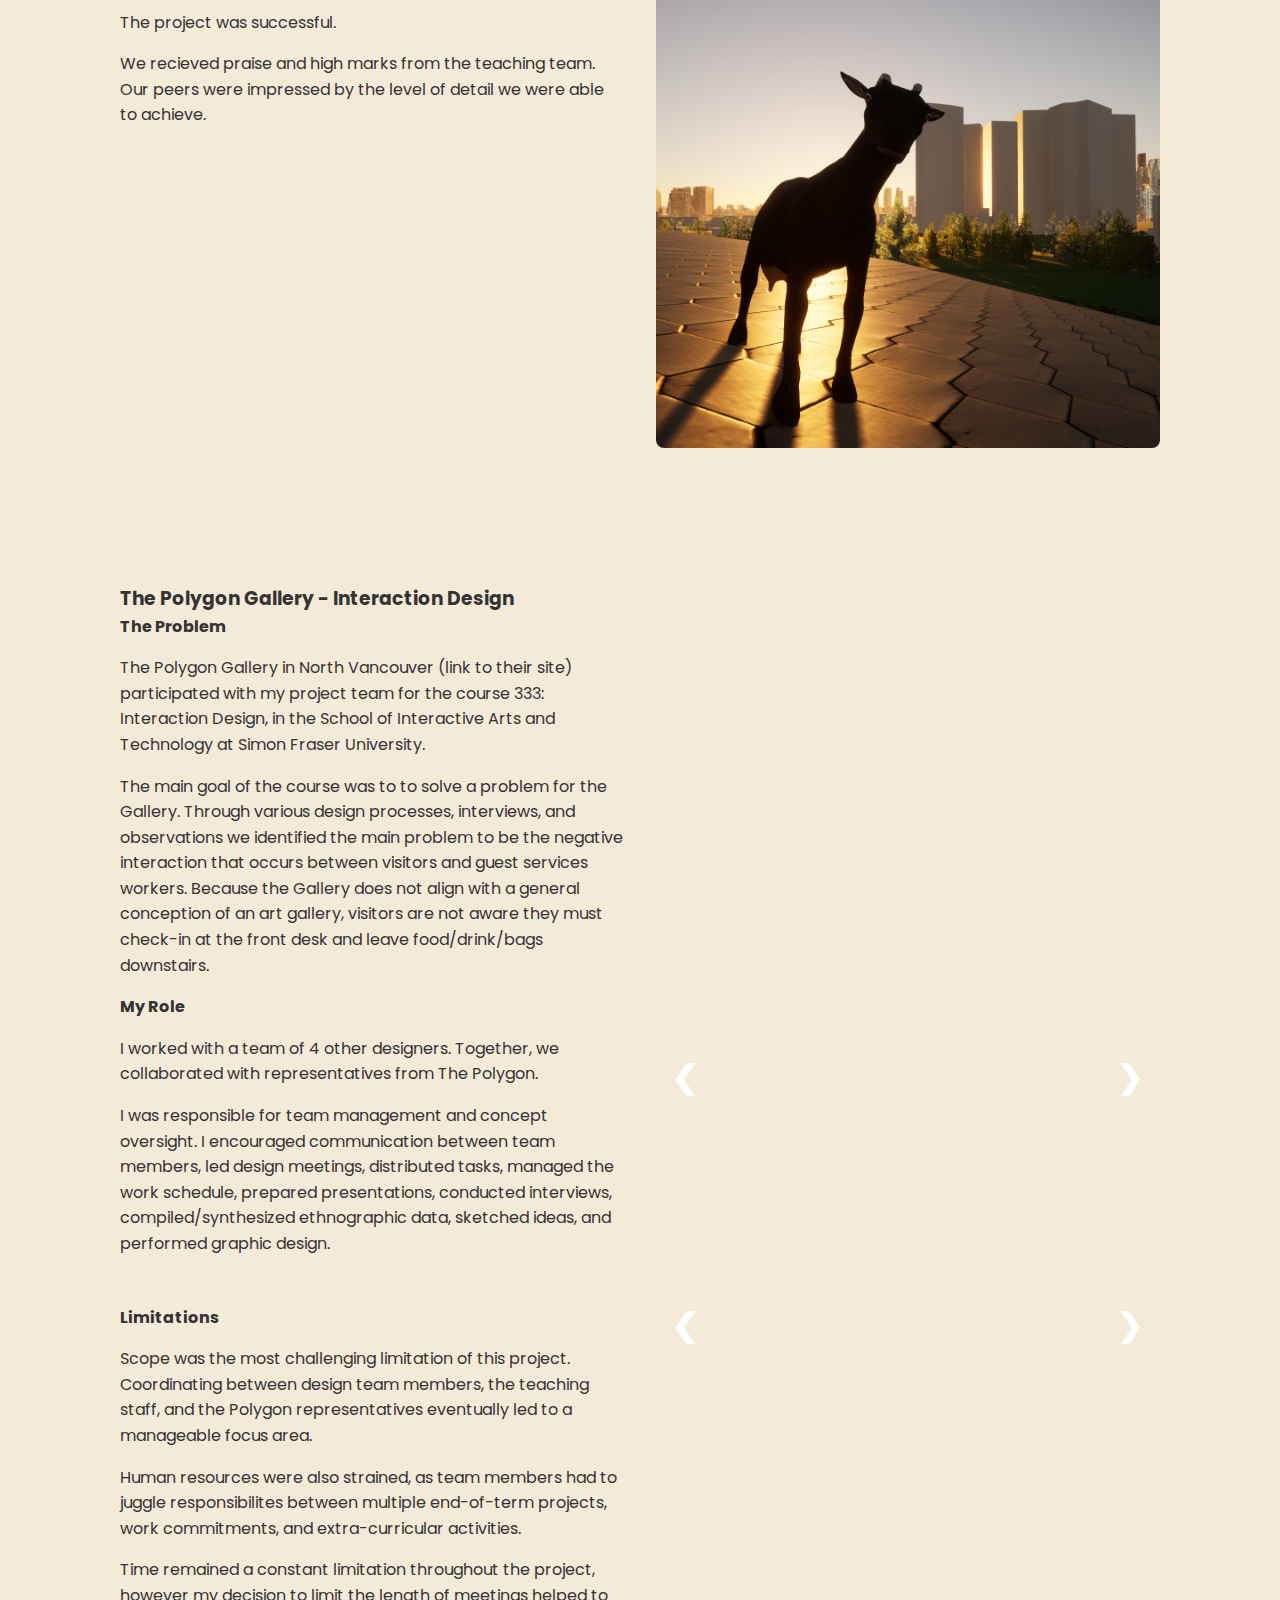
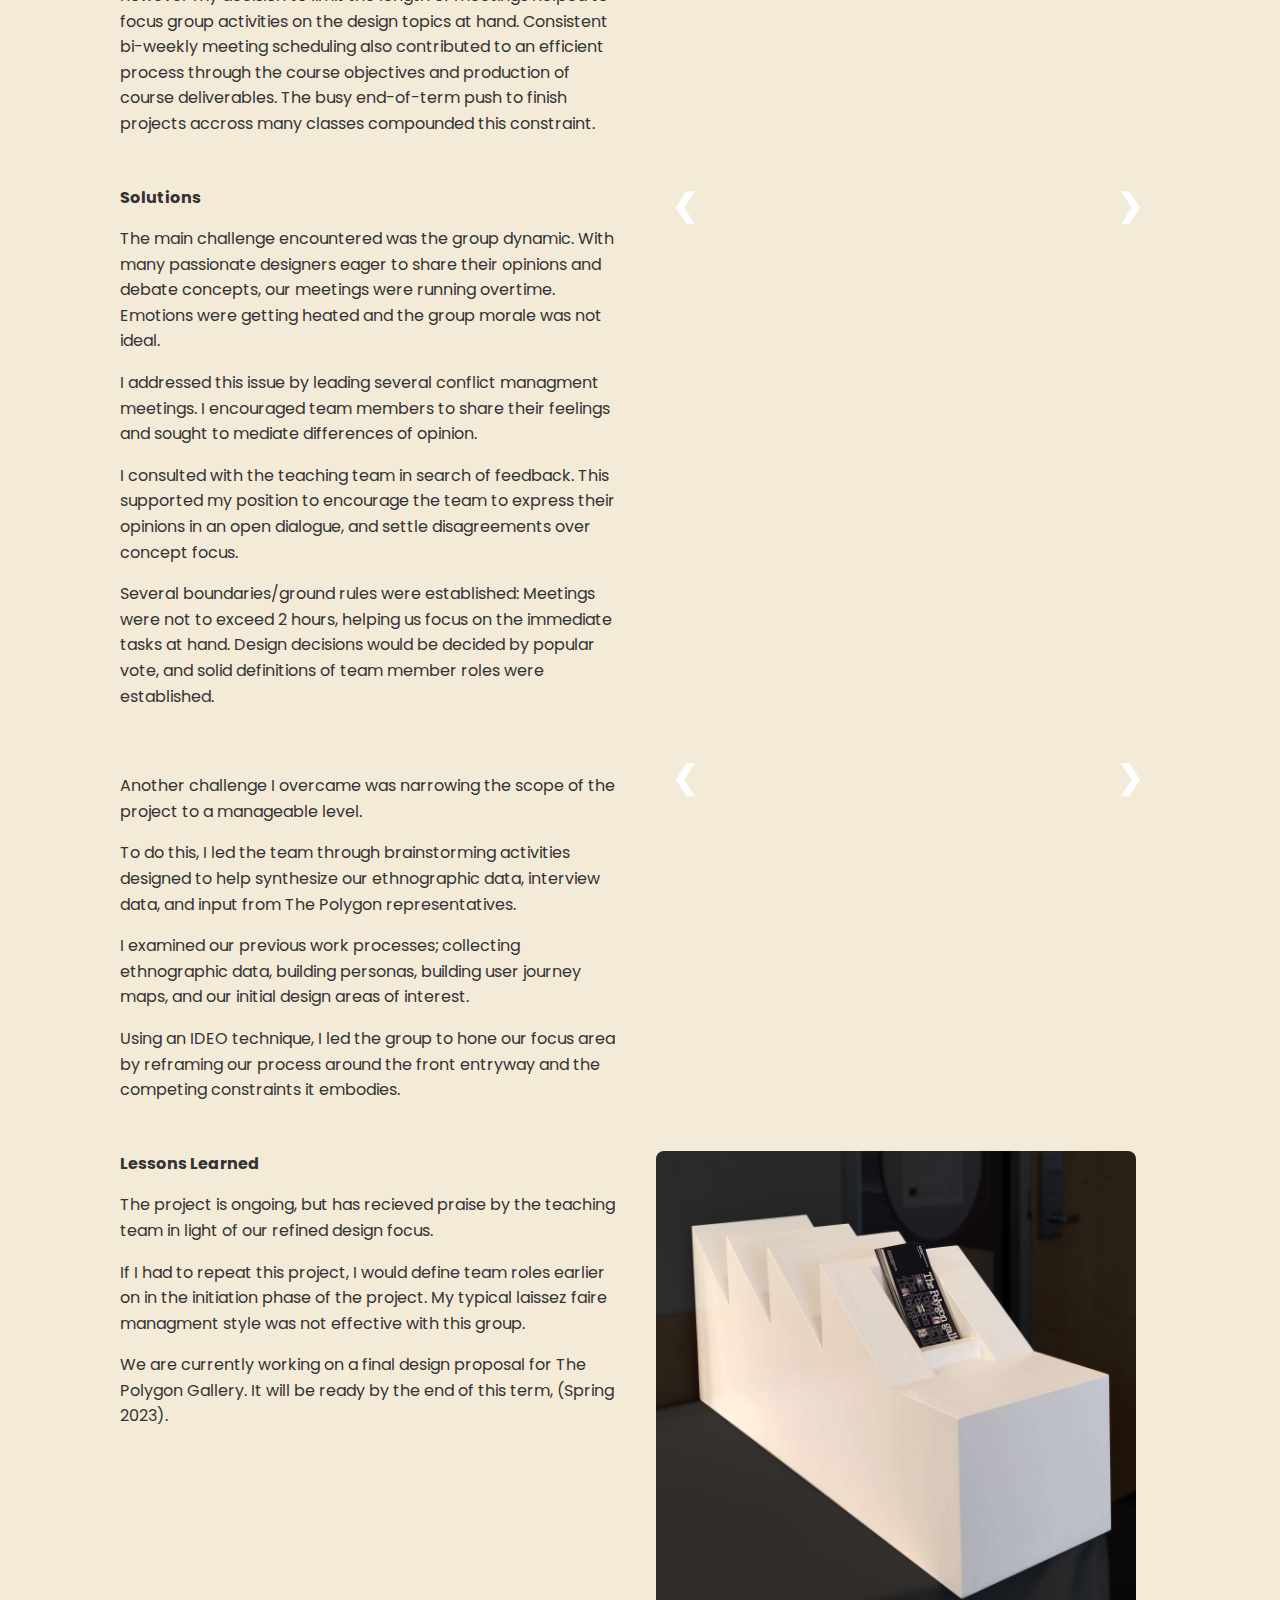
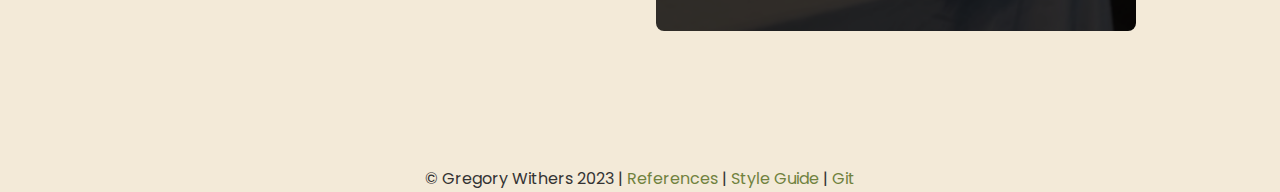
==== commit 624d4c15: "update images" ====
--- a/index.html
+++ b/index.html
@@ -7,7 +7,6 @@
     To Do:
     - Crop all portfolio images
     - Script img loader to pull correct image for vp
-    - Add alt description to all images
     - Verify all HTML, CSS, JS
     - Add contact text-entry form
     - Verify on IE, FF
@@ -81,7 +80,7 @@
                     </div>
                 </div>
 
-                <img class="hero-image" src="img/GW_self_portrait.jpg" alt="young man sitting on the floor in the sun, he is resting an arm on his knee in a relaxed way">
+                <img class="hero-image" src="img/greg/GW_self_portrait.jpg" alt="young man sitting on the floor in the sun, he is resting an arm on his knee in a relaxed way">
 
                 <!-- Tracker div for page scroll thru the hero section -->
                 <div id="pixel-to-watch"></div>
@@ -368,7 +367,7 @@
                         <!-- Slideshow goes here, show scheduling evidence-->
                         <div class="slideshow-container">
                             <div class="mySlides6">
-                                <img src="img/polygon/polygon_management01.png" style="width:100%" alt="screenshot of internal team messages, where I have recapped the meeting, confirmed roles, set the time for the next meeting, and left prompting questions for our next conversation">
+                                <img src="img/polygon/cropped/polygon_management01.png" style="width:100%" alt="screenshot of internal team messages, where I have recapped the meeting, confirmed roles, set the time for the next meeting, and left prompting questions for our next conversation">
                             </div>
                         
                             <div class="mySlides6">
@@ -412,15 +411,15 @@
                         <!-- Slideshow goes here, show planning images, drawings, to model, to, render etc.-->
                         <div class="slideshow-container">
                             <div class="mySlides7">
-                            <img src="img/polygon/polygon_brainstorm_storyboard.png" style="width:100%" alt="screenshot of the team brainstorming process using Figma, there are numerous sticky notes organized into different design focus areas, doodles, sketches, and reference imagery scattered around.">
+                            <img src="img/polygon/cropped/polygon_brainstorm_storyboard.png" style="width:100%" alt="screenshot of the team brainstorming process using Figma, there are numerous sticky notes organized into different design focus areas, doodles, sketches, and reference imagery scattered around.">
                             </div>
                         
                             <div class="mySlides7">
-                            <img src="img/polygon/polygon_emelia_journey.png" style="width:100%" alt="journey framework example highlighting one of our personas time in the gallery.">
+                            <img src="img/polygon/cropped/polygon_lewis_journey.png" style="width:100%" alt="journey framework example highlighting one of our personas time in the gallery.">
                             </div>
                         
                             <div class="mySlides7">
-                            <img src="img/polygon/polygon_final_journeymap.png" style="width:100%" alt="journey framework example highlighting 2 parallel concepts">
+                            <img src="img/polygon/cropped/polygon_final_journeymap.png" style="width:100%" alt="journey framework example highlighting 2 parallel concepts">
                             </div>
                         
                             <a class="prev" onclick="plusSlides(-1, 6)">&#10094;</a>
@@ -454,23 +453,23 @@
             
                         <div class="slideshow-container">
                             <div class="mySlides8">
-                                <img src="img/polygon/polygon_reframe0.png" style="width:100%" alt="screenshot of a team activity I organized to analyze our past work, each poster is laid out with sections to note where it worked, where it didn't work, and any additional thoughts">
+                                <img src="img/polygon/cropped/polygon_reframe0.png" style="width:100%" alt="screenshot of a team activity I organized to analyze our past work, each poster is laid out with sections to note where it worked, where it didn't work, and any additional thoughts">
                             </div>
                         
                             <div class="mySlides8">
-                              <img src="img/polygon/polygon_reframe0.2.png" style="width:100%" alt="screenshot of the team activity to reframe our design focus. This activity documented how our thinking had evolved over time, noted with sticky notes and text boxes.">
+                              <img src="img/polygon/cropped/polygon_reframe0.2.png" style="width:100%" alt="screenshot of the team activity to reframe our design focus. This activity documented how our thinking had evolved over time, noted with sticky notes and text boxes.">
                             </div>
                         
                             <div class="mySlides8">
-                                <img src="img/polygon/polygon_reframe1.png" style="width:100%" alt="screenshot of the reframing presentation focus, where I outlined each main section of the presentation in a logical fashion (noted in the green boxes), afterwards team members added critique to refine the presentation">
+                                <img src="img/polygon/cropped/polygon_reframe1.png" style="width:100%" alt="screenshot of the reframing presentation focus, where I outlined each main section of the presentation in a logical fashion (noted in the green boxes), afterwards team members added critique to refine the presentation">
                             </div>
 
                             <div class="mySlides8">
-                                <img src="img/polygon/polygon_reframe2.png" style="width:100%" alt="screenshot of the IDEO reframing technique I used to help shift our thinking about the design focus of the project. Team members contributed by voting for sections they agreed with by dropping star and thumbs-up stickers.">
+                                <img src="img/polygon/cropped/polygon_reframe2.png" style="width:100%" alt="screenshot of the IDEO reframing technique I used to help shift our thinking about the design focus of the project. Team members contributed by voting for sections they agreed with by dropping star and thumbs-up stickers.">
                             </div> 
 
                             <div class="mySlides8">
-                                <img src="img/polygon/polygon_reframe3.png" style="width:100%" alt="screenshot of the final reframing activity where I organized the final preseentation in a logical manner - noted in the green boxes. Team members contributions are noting in the stickey notes, drawings, and comments.">
+                                <img src="img/polygon/cropped/polygon_reframe3.png" style="width:100%" alt="screenshot of the final reframing activity where I organized the final preseentation in a logical manner - noted in the green boxes. Team members contributions are noting in the stickey notes, drawings, and comments.">
                             </div>
                         
                             <a class="prev" onclick="plusSlides(-1, 7)">&#10094;</a>
@@ -500,7 +499,7 @@
                         </p>
                     </div>
                     <div class="right">
-                        
+                        <img class="img-process" src="img/polygon/cropped/polygon_final_ticket_station.png" alt="final prototype ticket station built by the team, it is a wooden structure in the shape of the polygon gallery with a cut-out section of the top face where tickets are presented to the visitor">                        
                     </div>
                 </div>
             </div>
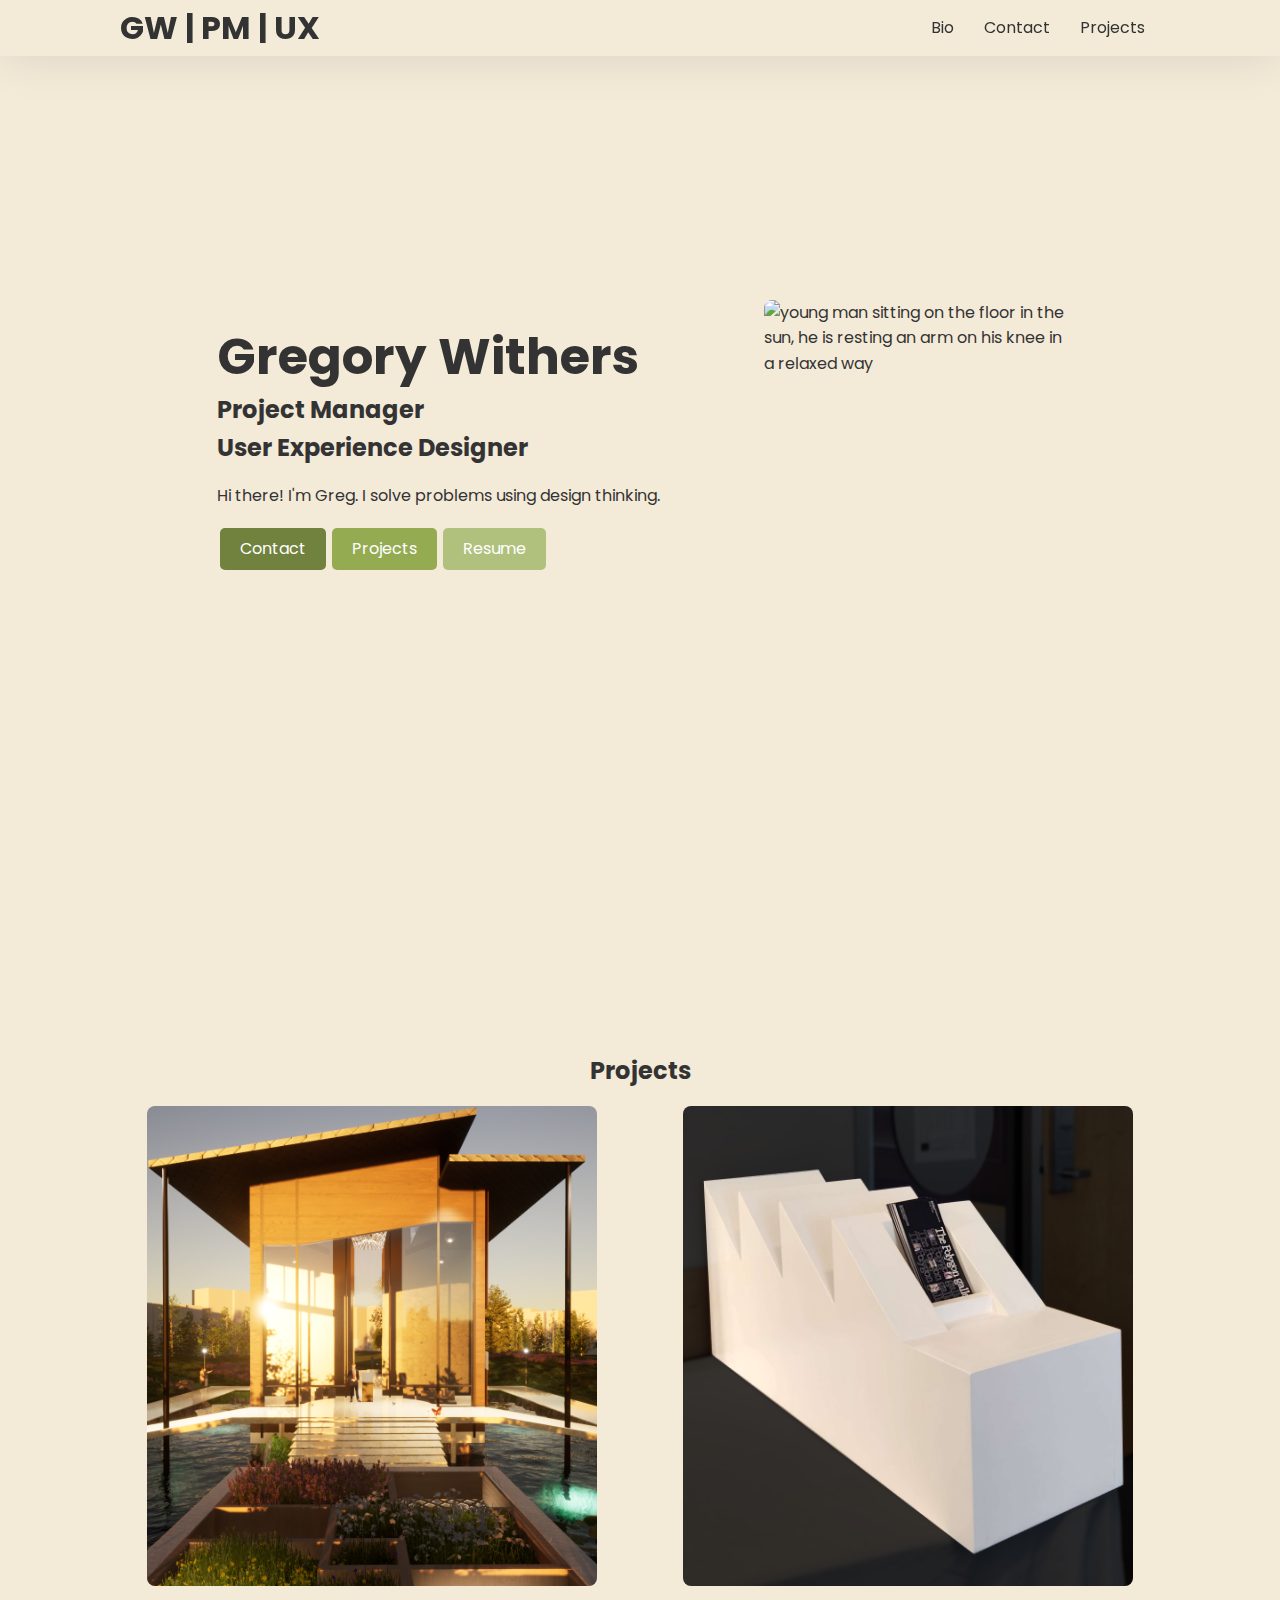
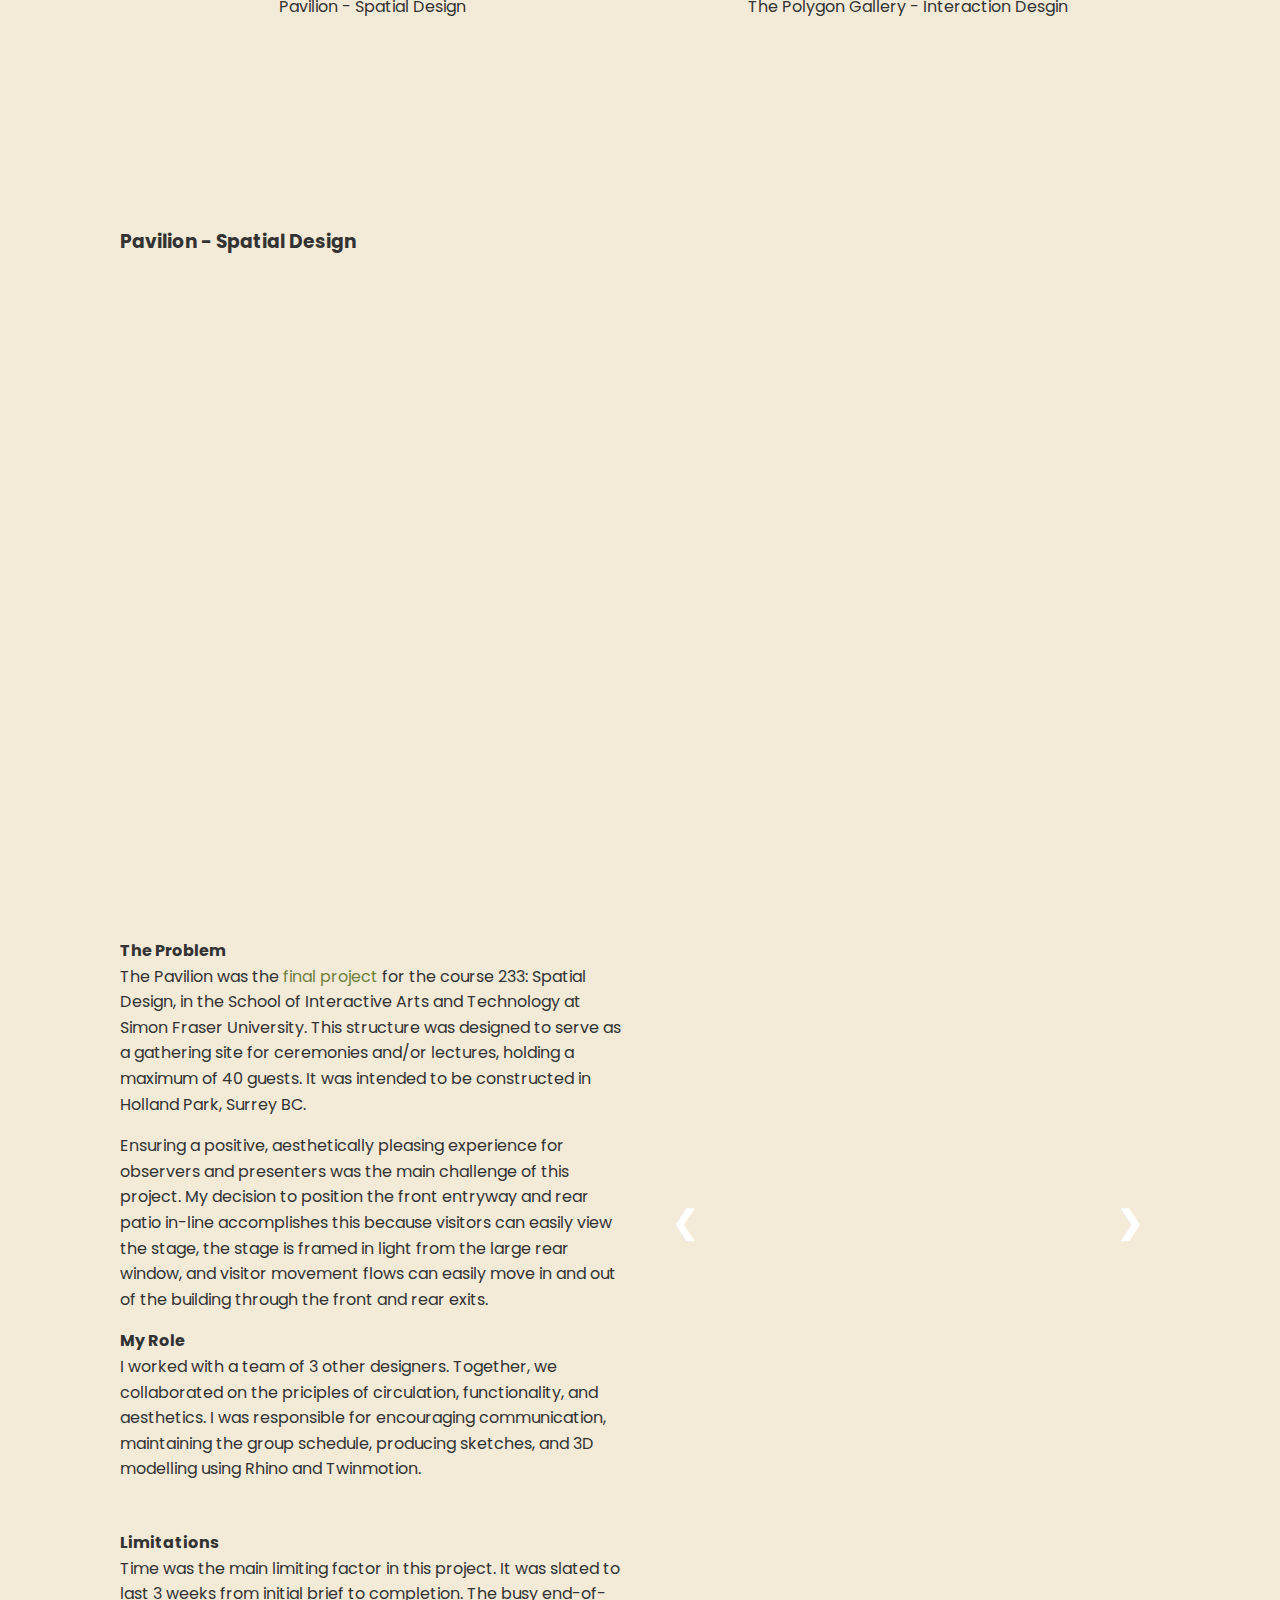
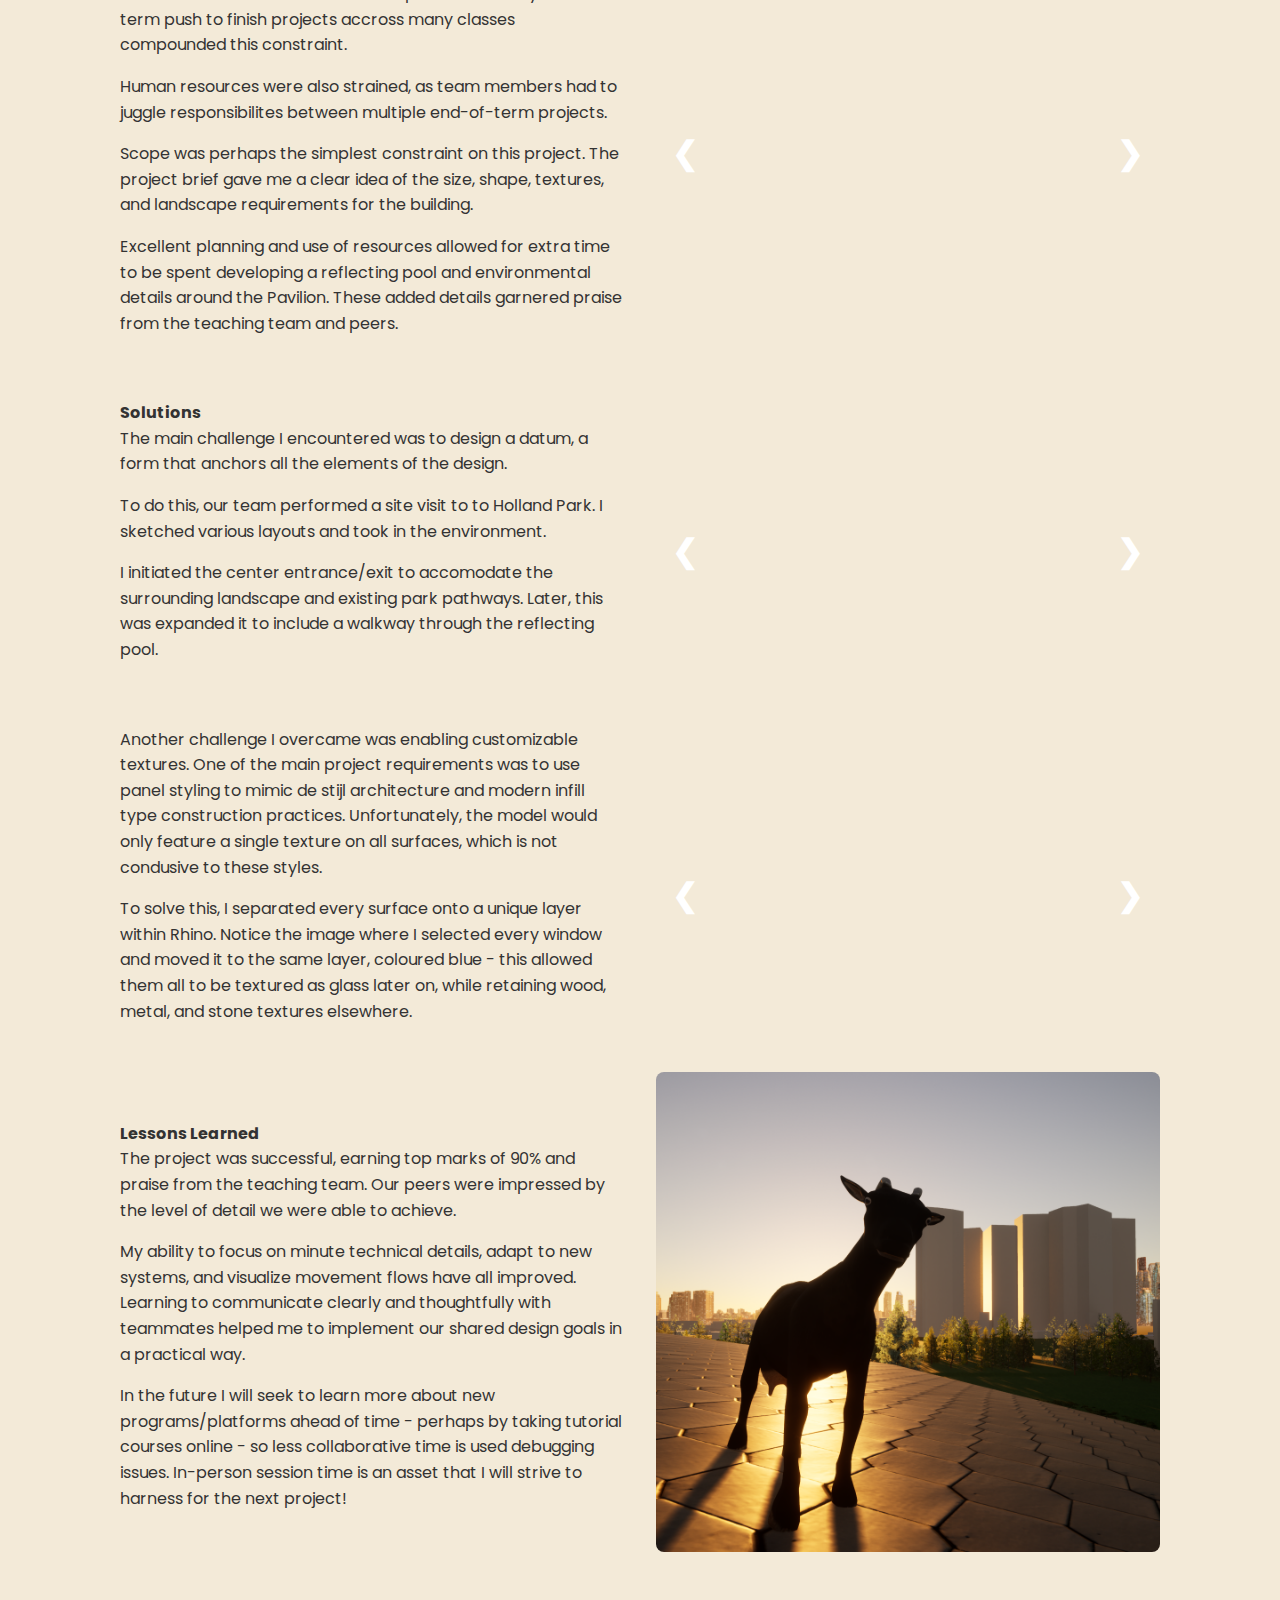
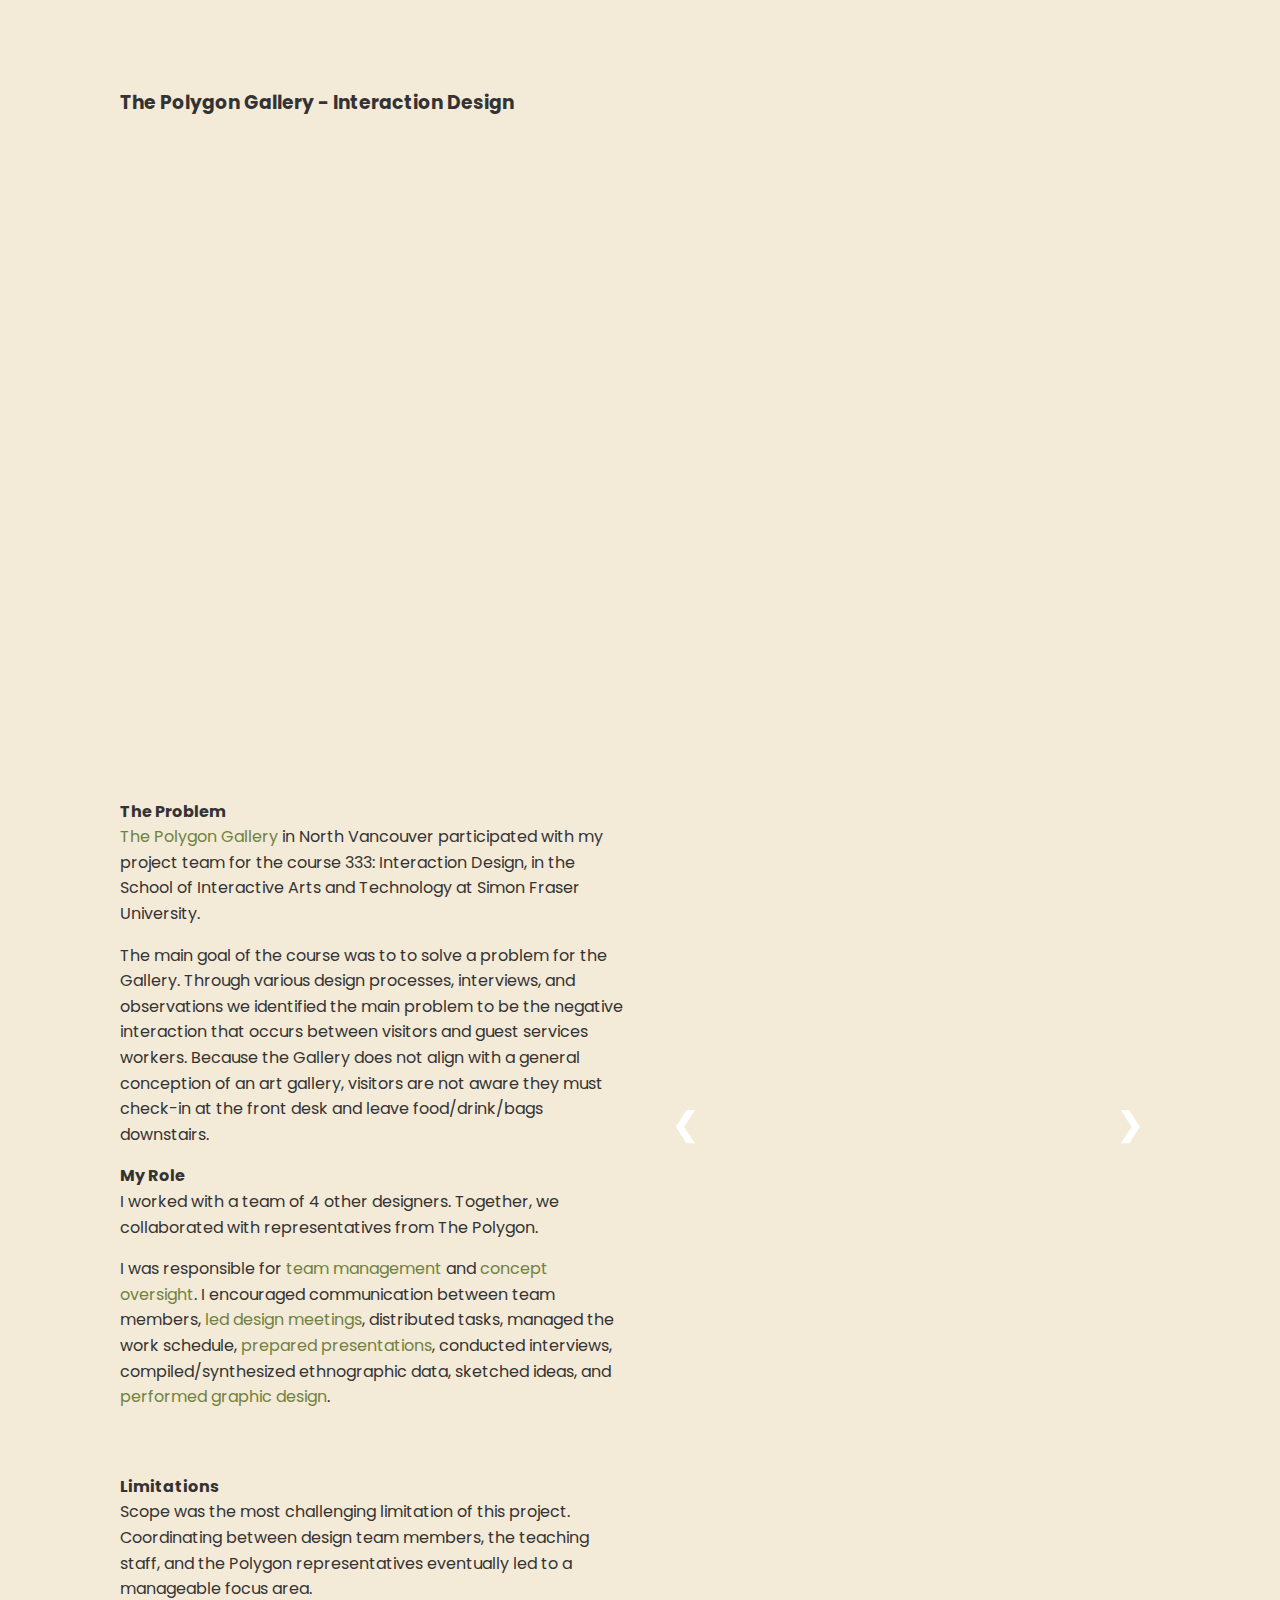
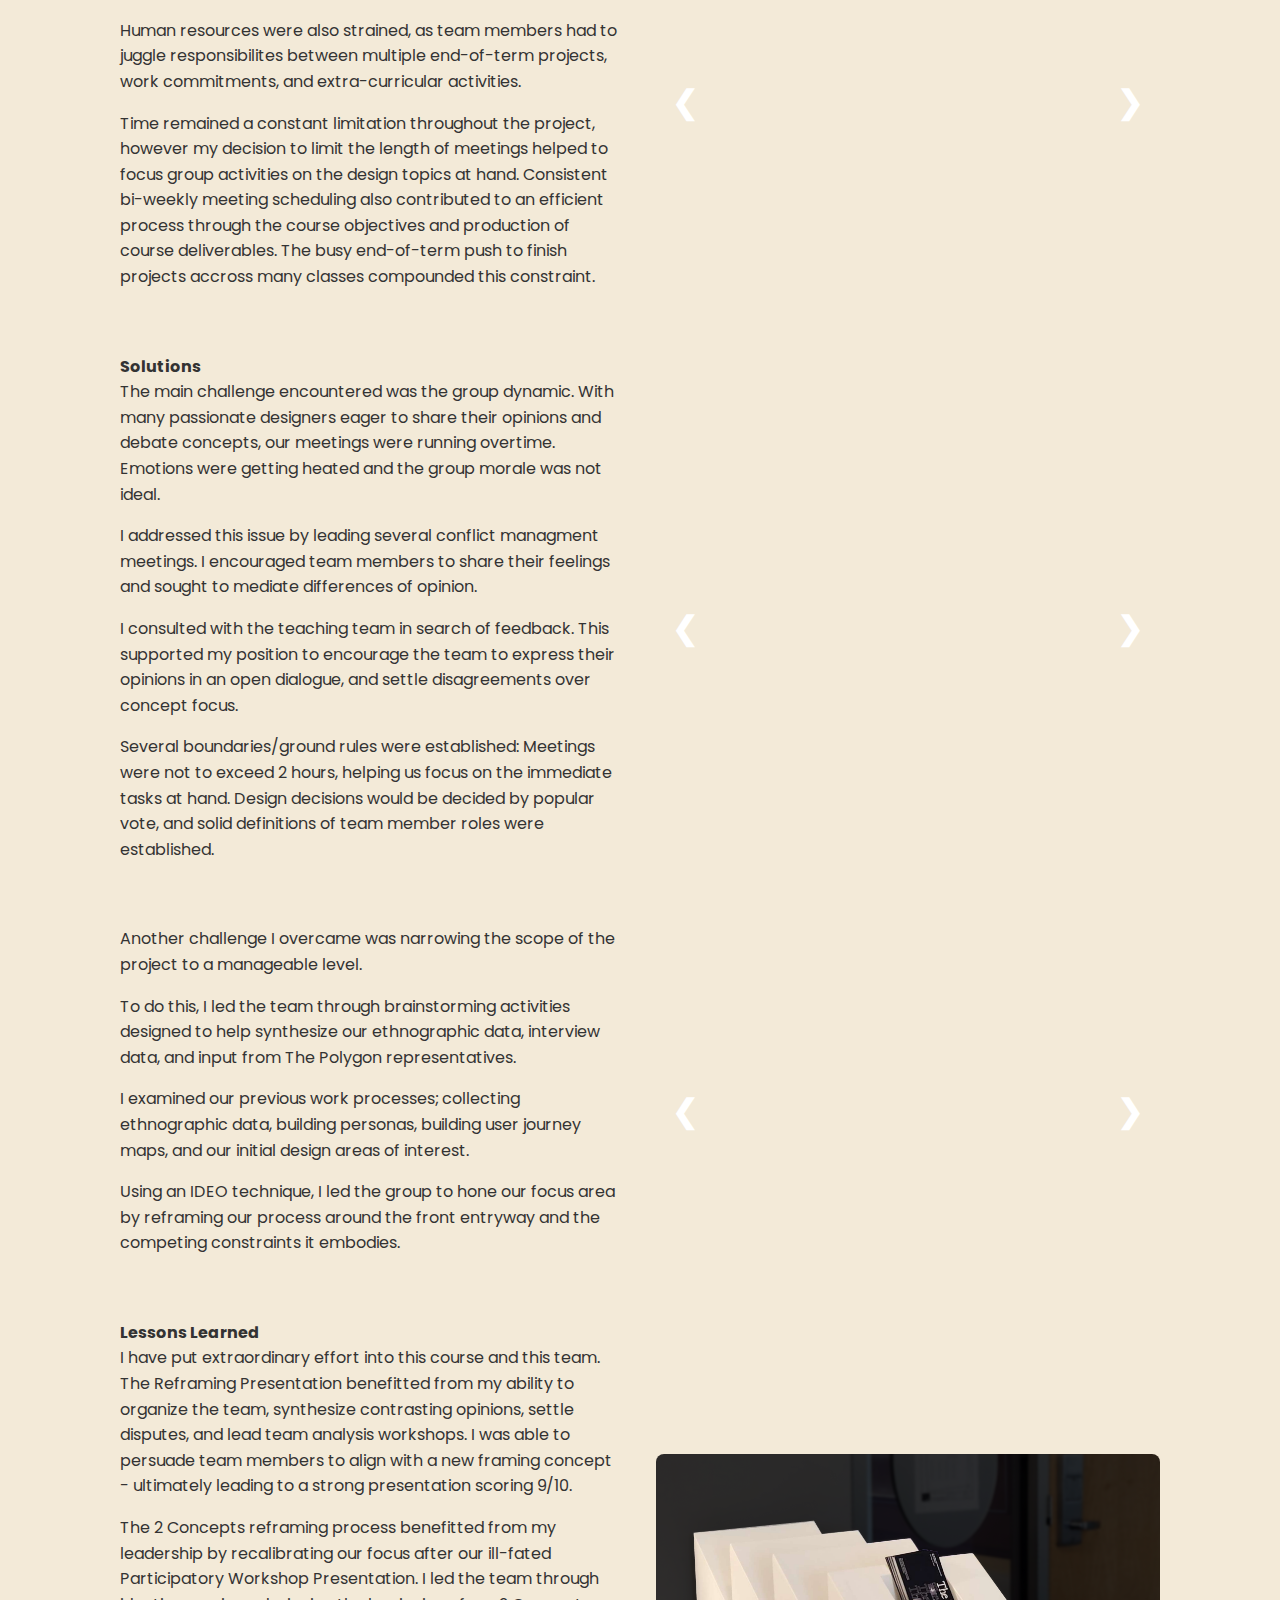
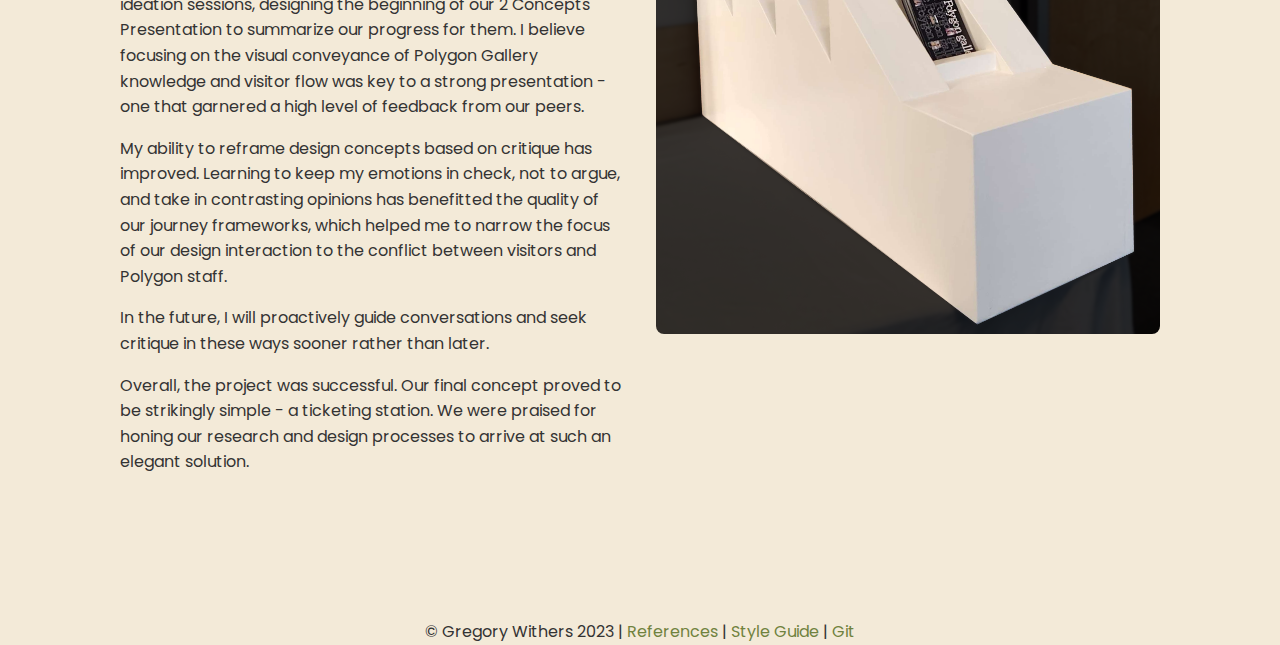
==== commit 0fc7a32e: "add textarea to contact page, adjust responsivenes" ====
--- a/index.html
+++ b/index.html
@@ -5,8 +5,6 @@
     13 April 2023
 
     To Do:
-    - Crop all portfolio images
-    - Script img loader to pull correct image for vp
     - Verify all HTML, CSS, JS
     - Add contact text-entry form
     - Verify on IE, FF
@@ -42,7 +40,6 @@
                     <li><a href="bio.html">Bio</a></li>
                     <li><a href="contact.html">Contact</a></li>
                     <li><a href="index.html#projects">Projects</a></li>
-                    <li><a href="styleguide.html">Style Guide</a></li>
                 </ul>
             </nav>
 
@@ -56,7 +53,6 @@
                         <li><a href="bio.html">Bio</a></li>
                         <li><a href="contact.html">Contact</a></li>
                         <li><a href="index.html#projects">Projects</a></li>
-                        <li><a href="styleguide.html">Style Guide</a></li>
                     </ul>
                 </nav>
             </div>
@@ -103,7 +99,7 @@
 
                 <div class="column">
                     <a href="#project2">
-                        <img class="thumb" src="img/polygon/polygon_thumb.png" alt="poster showcasing some of the exhibits at The Polygon Gallery in North Vancouver, the building architecture is modern and stylish">
+                        <img class="thumb" src="img/polygon/cropped/polygon_final_ticket_station.png" alt="poster showcasing some of the exhibits at The Polygon Gallery in North Vancouver, the building architecture is modern and stylish">
                     </a>
                     The Polygon Gallery - Interaction Desgin
                 </div>
@@ -113,33 +109,34 @@
         <!-- xxxxxxxxxxxxxxxx Project 1 Flow here xxxxxxxxxxxxxxxx -->
         <div class="container" id="project1">
 
-            <h3>Pavilion</h3>
             <div class="project-flow">
+                <h3>Pavilion - Spatial Design</h3>
+
+                <div class="video-box">
+
+                    <iframe src="https://www.youtube.com/embed/-8ZPfY2IFlc" title="IAT 233 Final Project | Pavilion and Pergola Rendered with TWINMOTION" frameborder="0" allow="accelerometer; autoplay; clipboard-write; encrypted-media; gyroscope; picture-in-picture; web-share" allowfullscreen></iframe>
+                </div>
 
                 <!-- Row 1 -->
                 <!-- My role -> responsibilities, improvements to be made in team interaction/execution. Give credit where it is due. -->
                 <div class="flow-row">
                     <div class="left">
-                        <h4>The Problem</h4>
-                        <p class="my-1">
-                            The Pavilion was the final project for the course 233: Spatial Design, in the School of Interactive Arts and Technology at Simon Fraser University. This structure was intended to serve as a gathering site for ceremonies and/or lectures, holding a maximum of 40 guests.
+                        <p class="my-1">
+                            <h4>The Problem</h4>
+                            The Pavilion was the <a href="https://sites.google.com/view/group5iat233d101pavilion/home" target="_blank">final project</a> for the course 233: Spatial Design, in the School of Interactive Arts and Technology at Simon Fraser University. This structure was designed to serve as a gathering site for ceremonies and/or lectures, holding a maximum of 40 guests. It was intended to be constructed in Holland Park, Surrey BC. 
                         </p>
 
                         <p class="my-1">
                             Ensuring a positive, aesthetically pleasing experience for observers and presenters was the main challenge of this project. My decision to position the front entryway and rear patio in-line accomplishes this because visitors can easily view the stage, the stage is framed in light from the large rear window, and visitor movement flows can easily move in and out of the building through the front and rear exits. 
                         </p>
 
-                        <h4>My Role</h4>
-                        <p class="my-1">
+                        <p class="my-1">
+                            <h4>My Role</h4>
                             I worked with a team of 3 other designers. Together, we collaborated on the priciples of circulation, functionality, and aesthetics. I was responsible for encouraging communication, maintaining the group schedule, producing sketches, and 3D modelling using Rhino and Twinmotion. 
                         </p>
                     </div>
-                    <div class="right">
-                        <div class="video-box">
-                            <iframe width="420" height="315" src="https://www.youtube.com/embed/-8ZPfY2IFlc" title="IAT 233 Final Project | Pavilion and Pergola Rendered with TWINMOTION" frameborder="0" allow="accelerometer; autoplay; clipboard-write; encrypted-media; gyroscope; picture-in-picture; web-share" allowfullscreen></iframe>
-                        </div>
-
-
+
+                    <div class="right">
                         <div class="slideshow-container">
                             <div class="mySlides1">
                               <img src="img/pavilion/pavilion_final_day.png" style="width:100%" alt="rendering of a modern pavilion during the day time. A pathway through the surrounding water feature is highlighted along with its large windows and nearby vegetation">
@@ -164,8 +161,8 @@
                 <!-- Row 2 -->
                 <div class="flow-row">
                     <div class="left">
-                        <h4>Limitations</h4>
-                        <p class="my-1">
+                        <p class="my-1">
+                            <h4>Limitations</h4>
                             Time was the main limiting factor in this project. It was slated to last 3 weeks from initial brief to completion. The busy end-of-term push to finish projects accross many classes compounded this constraint. 
                         </p>
                         <p class="my-1">
@@ -203,9 +200,17 @@
                 <!-- Show an evolution and most important processes -->
                 <div class="flow-row">
                     <div class="left">
-                        <h4>Solutions</h4>
-                        <p class="my-1">
-                            The main challenge I encountered was to design a datum, a form that anchors all the elements of the design. We performed a site visit to to Holland Park, the purposed location of the structure ... made drawings ... etc. ... I initiated the center entrance/exit, later expanded it to include a walkway through the reflecting pool. 
+                        <p class="my-1">
+                            <h4>Solutions</h4>
+                            The main challenge I encountered was to design a datum, a form that anchors all the elements of the design. 
+                        </p>    
+                        
+                        <p class="my-1">
+                            To do this, our team performed a site visit to to Holland Park. I sketched various layouts and took in the environment. 
+                        </p>
+
+                        <p class="my-1">
+                            I initiated the center entrance/exit to accomodate the surrounding landscape and existing park pathways. Later, this was expanded it to include a walkway through the reflecting pool. 
                         </p>
 
  
@@ -239,7 +244,11 @@
                 <div class="flow-row">
                     <div class="left">
                         <p class="my-1">
-                            Another challenge I overcame was enabling customizable textures. Initially, the model would feature a single texture on all surfaces. To solve this, I separated every surface onto a unique layer within Rhino. Notice the image where I selected every window and moved it to the same layer, coloured blue - this allowed them all to be textured as glass later on, while retaining wood, metal, and stone textures elsewhere. 
+                            Another challenge I overcame was enabling customizable textures. One of the main project requirements was to use panel styling to mimic de stijl architecture and modern infill type construction practices. Unfortunately, the model would only feature a single texture on all surfaces, which is not condusive to these styles. 
+                        </p>
+                            
+                        <p class="my-1">
+                            To solve this, I separated every surface onto a unique layer within Rhino. Notice the image where I selected every window and moved it to the same layer, coloured blue - this allowed them all to be textured as glass later on, while retaining wood, metal, and stone textures elsewhere. 
                         </p>
                 
                     </div>
@@ -280,14 +289,18 @@
                 <!-- How did the project go? What feedback did you recieve? Metrics? What would I do differently next time? -->
                 <div class="flow-row">
                     <div class="left">
-                        <h4>Lessons Learned</h4>
-
-                        <p class="my-1">
-                            The project was successful.  
-                        </p>
-
-                        <p class="my-1">
-                            We recieved praise and high marks from the teaching team. Our peers were impressed by the level of detail we were able to achieve.
+
+                        <p class="my-1">
+                            <h4>Lessons Learned</h4>
+                            The project was successful, earning top marks of 90% and praise from the teaching team. Our peers were impressed by the level of detail we were able to achieve.  
+                        </p>
+
+                        <p class="my-1">
+                            My ability to focus on minute technical details, adapt to new systems, and visualize movement flows have all improved. Learning to communicate clearly and thoughtfully with teammates helped me to implement our shared design goals in a practical way.  
+                        </p>
+
+                        <p class="my-1">
+                            In the future I will seek to learn more about new programs/platforms ahead of time - perhaps by taking tutorial courses online - so less collaborative time is used debugging issues. In-person session time is an asset that I will strive to harness for the next project!
                         </p>
                     </div>
                     <div class="right">
@@ -301,44 +314,46 @@
         <!-- xxxxxxxxxxxxxxxx Project 2 Flow here xxxxxxxxxxxxxxxx -->
         <div class="container" id="project2">
             <h3>The Polygon Gallery - Interaction Design</h3>
+
+            <div class="video-box">
+                <iframe src="https://www.youtube.com/embed/MOnxiKS3r_g" title="The Polygon Gallery - Interaction Design Focus Area" frameborder="0" allow="accelerometer; autoplay; clipboard-write; encrypted-media; gyroscope; picture-in-picture; web-share" allowfullscreen></iframe>
+            </div>
+
             <div class="project-flow">
 
                 <!-- Row 1 -->
                 <!-- My role -> responsibilities, improvements to be made in team interaction/execution. Give credit where it is due. -->
                 <div class="flow-row">
                     <div class="left">
-                        <h4>The Problem</h4>
-                        <p class="my-1">
-                            The Polygon Gallery in North Vancouver (link to their site) participated with my project team for the course 333: Interaction Design, in the School of Interactive Arts and Technology at Simon Fraser University. 
+                        <p class="my-1">
+                            <h4>The Problem</h4>
+                            <a href="https://thepolygon.ca/" target="_blank">The Polygon Gallery</a> in North Vancouver participated with my project team for the course 333: Interaction Design, in the School of Interactive Arts and Technology at Simon Fraser University. 
                         </p>
                         
                         <p class="my-1">
                             The main goal of the course was to to solve a problem for the Gallery. Through various design processes, interviews, and observations we identified the main problem to be the negative interaction that occurs between visitors and guest services workers. Because the Gallery does not align with a general conception of an art gallery, visitors are not aware they must check-in at the front desk and leave food/drink/bags downstairs.
                         </p>
 
-                        <h4>My Role</h4>
-                        <p class="my-1">
+                        <p class="my-1">
+                            <h4>My Role</h4>
                             I worked with a team of 4 other designers. Together, we collaborated with representatives from The Polygon. 
                         </p>
                         
                         <p class="my-1">
-                            I was responsible for team management and concept oversight. I encouraged communication between team members, led design meetings, distributed tasks, managed the work schedule, prepared presentations, conducted interviews, compiled/synthesized ethnographic data, sketched ideas, and performed graphic design. 
-                        </p>
-                    </div>
-                    <div class="right">
-                        <div class="video-box">
-
-                            <iframe width="420" height="315" src="https://www.youtube.com/embed/MOnxiKS3r_g" title="The Polygon Gallery - Interaction Design Focus Area" frameborder="0" allow="accelerometer; autoplay; clipboard-write; encrypted-media; gyroscope; picture-in-picture; web-share" allowfullscreen></iframe>
-                        </div>
+                            I was responsible for <a href="img/polygon/polygon_management01.png" target="_blank">team management</a> and <a href="img/polygon/polygon_final_journeymap.png" target="_blank">concept oversight</a>. I encouraged communication between team members, <a href="img/polygon/polygon_brainstorm_storyboard.png" target="_blank">led design meetings</a>, distributed tasks, managed the work schedule, <a href="img/polygon/polygon_reframe1.png" target="_blank">prepared presentations</a>, conducted interviews, compiled/synthesized ethnographic data, sketched ideas, and <a href="img/polygon/Polygon_final_scenario_map.png" target="_blank">performed graphic design</a>. 
+                        </p>
+                    </div>
+                    <div class="right">
+                        
                         
                         <!-- Slideshow goes here-->
                         <div class="slideshow-container">
                             <div class="mySlides5">
-                            <img src="img/polygon/polygon_ethnography_poster2.png" style="width:100%" alt="Informational poster made to convey who the Polygon Gallery is to classmates and teaching staff. Large type highlights the polygon gallery name, with examples of their exhibits overlaid. Small text blocks highlight the gallery's focus on photography, its location in the shipyards area of north vancouver, and our key contacts in management.">
+                                <img src="img/polygon/polygon_thumb.png" style="width:100%" alt="An iteration on the information poster made to convey who the polygon is. This version features larger images which highlight the modern architecture of the building, the exhibits it holds, and the events that occur there.">
                             </div>
                                            
                             <div class="mySlides5">
-                            <img src="img/polygon/polygon_ethnography_poster1.png" style="width:100%" alt="An iteration on the information poster made to convey who the polygon is. This version features larger images which highlight the modern architecture of the building, the exhibits it holds, and the events that occur there.">
+                                <img src="img/polygon/polygon_ethnography_poster2.png" style="width:100%" alt="Informational poster made to convey who the Polygon Gallery is to classmates and teaching staff. Large type highlights the polygon gallery name, with examples of their exhibits overlaid. Small text blocks highlight the gallery's focus on photography, its location in the shipyards area of north vancouver, and our key contacts in management.">
                             </div>
                         
                             <a class="prev" onclick="plusSlides(-1, 4)">&#10094;</a>
@@ -350,8 +365,8 @@
                 <!-- Row 2 -->
                 <div class="flow-row">
                     <div class="left">
-                        <h4>Limitations</h4>
-                        <p class="my-1">
+                        <p class="my-1">
+                            <h4>Limitations</h4>
                             Scope was the most challenging limitation of this project. Coordinating between design team members, the teaching staff, and the Polygon representatives eventually led to a manageable focus area.
                              
                         </p>
@@ -367,7 +382,7 @@
                         <!-- Slideshow goes here, show scheduling evidence-->
                         <div class="slideshow-container">
                             <div class="mySlides6">
-                                <img src="img/polygon/cropped/polygon_management01.png" style="width:100%" alt="screenshot of internal team messages, where I have recapped the meeting, confirmed roles, set the time for the next meeting, and left prompting questions for our next conversation">
+                                <img src="img/polygon/cropped/polygon_management01.png" style="height: 50%" alt="screenshot of internal team messages, where I have recapped the meeting, confirmed roles, set the time for the next meeting, and left prompting questions for our next conversation">
                             </div>
                         
                             <div class="mySlides6">
@@ -388,8 +403,8 @@
                 <!-- Show an evolution and most important processes -->
                 <div class="flow-row">
                     <div class="left">
-                        <h4>Solutions</h4>
-                        <p class="my-1">
+                        <p class="my-1">
+                            <h4>Solutions</h4>
                             The main challenge encountered was the group dynamic. With many passionate designers eager to share their opinions and debate concepts, our meetings were running overtime. Emotions were getting heated and the group morale was not ideal.  
                         </p>
 
@@ -411,7 +426,7 @@
                         <!-- Slideshow goes here, show planning images, drawings, to model, to, render etc.-->
                         <div class="slideshow-container">
                             <div class="mySlides7">
-                            <img src="img/polygon/cropped/polygon_brainstorm_storyboard.png" style="width:100%" alt="screenshot of the team brainstorming process using Figma, there are numerous sticky notes organized into different design focus areas, doodles, sketches, and reference imagery scattered around.">
+                            <img src="img/polygon/cropped/polygon_brainstorm_storyboard.png" style="height:100%" alt="screenshot of the team brainstorming process using Figma, there are numerous sticky notes organized into different design focus areas, doodles, sketches, and reference imagery scattered around.">
                             </div>
                         
                             <div class="mySlides7">
@@ -475,7 +490,6 @@
                             <a class="prev" onclick="plusSlides(-1, 7)">&#10094;</a>
                             <a class="next" onclick="plusSlides(1, 7)">&#10095;</a>
                         </div>
-
                     </div>
                 </div>
                 
@@ -484,22 +498,30 @@
                 <!-- How did the project go? What feedback did you recieve? Metrics? What would I do differently next time? -->
                 <div class="flow-row">
                     <div class="left">
-                        <h4>Lessons Learned</h4>
-
-                        <p class="my-1">
-                            The project is ongoing, but has recieved praise by the teaching team in light of our refined design focus. 
-                        </p>
-
-                        <p class="my-1">
-                            If I had to repeat this project, I would define team roles earlier on in the initiation phase of the project. My typical laissez faire managment style was not effective with this group. 
-                        </p>
-
-                        <p class="my-1">
-                            We are currently working on a final design proposal for The Polygon Gallery. It will be ready by the end of this term, (Spring 2023).
-                        </p>
-                    </div>
-                    <div class="right">
-                        <img class="img-process" src="img/polygon/cropped/polygon_final_ticket_station.png" alt="final prototype ticket station built by the team, it is a wooden structure in the shape of the polygon gallery with a cut-out section of the top face where tickets are presented to the visitor">                        
+
+                        <p class="my-1">
+                            <h4>Lessons Learned</h4>
+                            I have put extraordinary effort into this course and this team. The Reframing Presentation benefitted from my ability to organize the team, synthesize contrasting opinions, settle disputes, and lead team analysis workshops. I was able to persuade team members to align with a new framing concept - ultimately leading to a strong presentation scoring 9/10.  
+                        </p>
+
+                        <p class="my-1">
+                            The 2 Concepts reframing process benefitted from my leadership by recalibrating our focus after our  ill-fated  Participatory Workshop Presentation. I led the team through ideation sessions, designing the beginning of our 2 Concepts Presentation to summarize our progress for them. I believe focusing on the visual conveyance of Polygon Gallery knowledge and visitor flow was key to a strong presentation - one that garnered a high level of feedback from our peers.
+                        </p>
+
+                        <p class="my-1">
+                            My ability to reframe design concepts based on critique has improved. Learning to keep my emotions in check, not to argue, and take in contrasting opinions has benefitted the quality of our journey frameworks, which helped me to narrow the focus of our design interaction to the conflict between visitors and Polygon staff. 
+                        </p>
+
+                        <p class="my-1">
+                            In the future, I will proactively guide conversations and seek critique in these ways sooner rather than later. 
+                         </p>
+
+                        <p class="my-1">
+                            Overall, the project was successful. Our final concept proved to be strikingly simple - a ticketing station. We were praised for honing our research and design processes to arrive at such an elegant solution. 
+                        </p>
+                    </div>
+                    <div class="right">
+                        <img class="img-process" style="width: 100%;" src="img/polygon/cropped/polygon_final_ticket_station.png" alt="final prototype ticket station built by the team, it is a wooden structure in the shape of the polygon gallery with a cut-out section of the top face where tickets are presented to the visitor">                        
                     </div>
                 </div>
             </div>
--- a/css/style.css
+++ b/css/style.css
@@ -1 +1 @@
-@import"https://fonts.googleapis.com/css2?family=Poppins:wght@100;300;400;700;900&display=swap";@import"https://fonts.googleapis.com/css2?family=Open+Sans:wght@300;400;700&display=swap";*{box-sizing:border-box;margin:0;padding:0}body{background-color:#f3ead8;font-family:Poppins,Open Sans,Helvetica,Arial,sans-serif;line-height:1.6;color:#333}img{border-radius:8px;height:30rem;-o-object-fit:cover;object-fit:cover;-o-object-position:top;object-position:top;max-width:100%}a{text-decoration:none;color:#70823e}p{max-width:38rem}#projects{padding-top:100px;margin-top:-100px}#project1{padding-top:100px;margin-top:-100px}#project2{padding-top:100px;margin-top:-100px}.showcase{background-color:#f3ead8;color:#333;margin-bottom:6rem}.showcase nav{display:flex;align-items:center;justify-content:space-between}.showcase nav a{text-decoration:none;color:#333;transition:color .25s}.showcase nav a:hover{color:#70823e}.showcase nav ul{display:flex;list-style:none}.showcase nav li{padding:15px}.showcase .hero{padding-right:1.5rem;margin-right:5rem}.showcase .hero-image{height:300px;width:300px}.showcase-content{height:100vh;display:flex;align-items:center;justify-content:center;padding-bottom:7rem}.showcase-content img{width:50%}.showcase-content h1{font-size:50px;line-height:1.2;margin-bottom:.25rem}#sticky-header{position:fixed;top:0;left:0;width:100%;box-shadow:0 0 50px rgba(0,0,0,.1);z-index:1;background-color:#f3ead8;color:#333}#sticky-header nav{display:flex;align-items:center;justify-content:space-between}#sticky-header nav a{text-decoration:none;color:#333;transition:color .25s}#sticky-header nav a:hover{color:#70823e}#sticky-header nav ul{display:flex;list-style:none}#sticky-header nav li{padding:15px}.guide-grid{display:grid;grid-template-columns:1fr 1fr 1fr;-moz-column-gap:3rem;column-gap:3rem}.guide-grid .column,.guide-grid .right,.guide-grid .middle,.guide-grid .left{width:100%;display:flex;flex-direction:column;justify-content:flex-start;margin-top:1rem;margin-bottom:10rem;padding:0}.guide-grid .column p,.guide-grid .right p,.guide-grid .middle p,.guide-grid .left p{margin:1rem 0}.guide-grid .column .container,.guide-grid .right .container,.guide-grid .middle .container,.guide-grid .left .container{margin:0}.guide-grid .example-showcase{background-color:#f3ead8;color:#333;display:flex;flex-direction:column;height:40%}.guide-grid .example-showcase .logo{margin-top:1rem;margin-bottom:1rem}.guide-grid .example-showcase nav{display:flex;flex-direction:column;align-items:left;justify-content:space-between}.guide-grid .example-showcase nav a{text-decoration:none;color:#333;transition:color .25s}.guide-grid .example-showcase nav a:hover{color:#70823e}.guide-grid .example-showcase nav ul{display:flex;flex-direction:column;align-items:left;list-style:none}.guide-grid .example-showcase nav li{padding:0}.font-box{display:flex;flex-direction:column;align-items:left;justify-self:flex-start}.example-font-1{font-family:Poppins}.example-font-2{font-family:Open Sans}.example-font-3{font-family:Helvetica}.example-font-4{font-family:Arial}.example-colour-0,.example-colour-6,.example-colour-5,.example-colour-4,.example-colour-3,.example-colour-2,.example-colour-1{background-color:gray;border-radius:8px;padding:1rem;margin:.5rem 0}.example-colour-1{background-color:#70823e}.example-colour-2{background-color:#dfcf99}.example-colour-3{background-color:#e0b44a}.example-colour-4{background-color:#d8853f}.example-colour-5{background-color:#f3ead8}.example-colour-6{background-color:#866c5a}.example-list{padding:0;margin-left:0;display:flex;flex-direction:column;justify-content:left;align-items:left}.example-nav a{text-decoration:none;color:#333;transition:color .25s}.example-nav a:hover{color:#70823e}.bio-grid{display:grid;grid-template-columns:2fr 1fr}.project-grid{display:grid;grid-template-columns:1fr 1fr;-moz-column-gap:2rem;column-gap:2rem;margin-bottom:6rem}.project-grid .column,.project-grid .guide-grid .left,.guide-grid .project-grid .left,.project-grid .guide-grid .middle,.guide-grid .project-grid .middle,.project-grid .guide-grid .right,.guide-grid .project-grid .right{display:flex;flex-direction:column;justify-content:center;align-items:center;margin-bottom:3rem}.project-title{text-align:center;margin-bottom:1rem}.project-flow{display:flex;flex-direction:column;margin-bottom:6rem}.project-flow .flow-row{display:grid;grid-template-columns:1fr 1fr;-moz-column-gap:2rem;column-gap:2rem;margin-bottom:2rem}.thumb{justify-content:center;max-height:300px;max-width:425px;transition:transform .5s}.thumb:hover{transform:scale(0.95)}.slideshow-container{max-width:1000px;position:relative;margin:auto}.mySlides1,.mySlides2,.mySlides3,.mySlides4,.mySlides5,.mySlides6,.mySlides7,.mySlides8{display:none}.prev,.next{cursor:pointer;position:absolute;top:50%;width:auto;margin-top:-22px;padding:16px;color:#fff;font-size:2rem;font-weight:bold;transition:.6s ease;border-radius:0 3px 3px 0;-webkit-user-select:none;-moz-user-select:none;user-select:none}.next{right:0;border-radius:3px 0 0 3px}.prev:hover,.next:hover{background-color:#f1f1f1;color:#000}.text{color:#f2f2f2;padding:8px 12px;position:absolute;bottom:8px;width:100%;text-align:center}.dot{cursor:pointer;height:15px;width:15px;margin:0 2px;background-color:#bbb;border-radius:50%;display:inline-block;transition:background-color .6s ease}.active,.dot:hover{background-color:#717171}.fade{animation-name:fade;animation-duration:1.5s}@keyframes fade{from{opacity:.4}to{opacity:1}}.video-box{margin-bottom:5rem}.bio-box{margin-bottom:5rem}.bio-box ul{margin-left:2rem;margin-bottom:2rem}.video-box{display:flex;justify-content:center;align-items:center}iframe{margin-top:1rem;margin-bottom:2rem}.container{max-width:1100px;padding:0 30px;margin:0 auto;overflow:auto}.contact-info{display:flex;flex-direction:column;justify-content:space-evenly;align-items:center;height:50vh}footer{text-align:center}#pixel-to-watch{position:absolute;width:1px;height:1px;top:100px;left:0}.references{margin-bottom:5rem}.m-1{margin:1rem}.my-1{margin:1rem 0}.p-1{padding:1rem}.py-1{padding:1rem 0}.m-2{margin:2rem}.my-2{margin:2rem 0}.p-2{padding:2rem}.py-2{padding:2rem 0}.m-3{margin:3rem}.my-3{margin:3rem 0}.p-3{padding:3rem}.py-3{padding:3rem 0}.m-4{margin:4rem}.my-4{margin:4rem 0}.p-4{padding:4rem}.py-4{padding:4rem 0}.m-5{margin:5rem}.my-5{margin:5rem 0}.p-5{padding:5rem}.py-5{padding:5rem 0}.btn-tertiary,.btn-secondary,.btn-primary{display:inline-block;border-radius:5px;padding:8px 20px;margin:3px;max-width:500px;transition:transform .5s}.btn-tertiary:hover,.btn-secondary:hover,.btn-primary:hover{transform:scale(0.95);cursor:pointer}.btn-primary{background-color:#70823e;color:#fff}.btn-secondary{background-color:#94ab52;color:#fff}.btn-tertiary{background-color:#b0c17e;color:#fff}.btn-stack{display:flex;flex-direction:row;justify-content:flex-start;align-items:start}.img-link{-o-object-fit:cover;object-fit:cover;width:200px;height:200px;border-radius:50%;transition:transform .5s}.img-link:hover{transform:scale(0.95)}.image-link-box{display:flex;justify-content:flex-start;align-items:center}@media(max-width: 700px){.showcase .logo{white-space:nowrap}.showcase nav{display:flex;flex-direction:column}.showcase .hero{padding-left:0;padding-right:0;margin-left:0;margin-right:0}.showcase .hero .myRole{margin-top:1rem}.showcase .btn-stack{margin-top:4rem}.showcase-content{text-align:center}.showcase-content img{display:none}.btn-stack{display:flex;flex-direction:column;justify-content:space-evenly;align-items:center}.btn-primary,.btn-secondary,.btn-tertiary{width:100%}.guide-grid{display:grid;grid-template-columns:1fr}}@media(max-width: 800px){.project-grid{display:flex;flex-direction:column}.project-flow{display:flex;flex-direction:column;margin-bottom:6rem}.project-flow .flow-row{display:grid;grid-template-columns:1fr;-moz-column-gap:2rem;column-gap:2rem;margin-bottom:2rem}.bio-grid{display:grid;grid-template-columns:1fr}.hero-image{display:none}}/*# sourceMappingURL=style.css.map */+@import"https://fonts.googleapis.com/css2?family=Poppins:wght@100;300;400;700;900&display=swap";@import"https://fonts.googleapis.com/css2?family=Open+Sans:wght@300;400;700&display=swap";*{box-sizing:border-box;margin:0;padding:0}body{background-color:#f3ead8;font-family:Poppins,Open Sans,Helvetica,Arial,sans-serif;line-height:1.6;color:#333}img{border-radius:8px;height:30rem;-o-object-fit:cover;object-fit:cover;-o-object-position:top;object-position:top;max-width:100%}a{text-decoration:none;color:#70823e}p{max-width:38rem}#projects{padding-top:100px;margin-top:-100px}#project1{padding-top:100px;margin-top:-100px}#project2{padding-top:100px;margin-top:-100px}.showcase{background-color:#f3ead8;color:#333;margin-bottom:6rem}.showcase nav{display:flex;align-items:center;justify-content:space-between}.showcase nav a{text-decoration:none;color:#333;transition:color .25s}.showcase nav a:hover{color:#70823e}.showcase nav ul{display:flex;list-style:none}.showcase nav li{padding:15px}.showcase .hero{padding-right:1.5rem;margin-right:5rem}.showcase .hero-image{height:300px;width:300px}.showcase-content{height:100vh;display:flex;align-items:center;justify-content:center;padding-bottom:7rem}.showcase-content img{width:50%}.showcase-content h1{font-size:50px;line-height:1.2;margin-bottom:.25rem}#sticky-header{position:fixed;top:0;left:0;width:100%;box-shadow:0 0 50px rgba(0,0,0,.1);z-index:1;background-color:#f3ead8;color:#333}#sticky-header nav{display:flex;align-items:center;justify-content:space-between}#sticky-header nav a{text-decoration:none;color:#333;transition:color .25s}#sticky-header nav a:hover{color:#70823e}#sticky-header nav ul{display:flex;list-style:none}#sticky-header nav li{padding:15px}.guide-grid{display:grid;grid-template-columns:1fr 1fr 1fr;-moz-column-gap:3rem;column-gap:3rem}.guide-grid .column,.guide-grid .right,.guide-grid .middle,.guide-grid .left{width:100%;display:flex;flex-direction:column;justify-content:flex-start;margin-top:1rem;margin-bottom:10rem;padding:0}.guide-grid .column p,.guide-grid .right p,.guide-grid .middle p,.guide-grid .left p{margin:1rem 0}.guide-grid .column .container,.guide-grid .right .container,.guide-grid .middle .container,.guide-grid .left .container{margin:0}.guide-grid .example-showcase{background-color:#f3ead8;color:#333;display:flex;flex-direction:column;height:40%}.guide-grid .example-showcase .logo{margin-top:1rem;margin-bottom:1rem}.guide-grid .example-showcase nav{display:flex;flex-direction:column;align-items:left;justify-content:space-between}.guide-grid .example-showcase nav a{text-decoration:none;color:#333;transition:color .25s}.guide-grid .example-showcase nav a:hover{color:#70823e}.guide-grid .example-showcase nav ul{display:flex;flex-direction:column;align-items:left;list-style:none}.guide-grid .example-showcase nav li{padding:0}.font-box{display:flex;flex-direction:column;align-items:left;justify-self:flex-start}.example-font-1{font-family:Poppins}.example-font-2{font-family:Open Sans}.example-font-3{font-family:Helvetica}.example-font-4{font-family:Arial}.example-colour-0,.example-colour-6,.example-colour-5,.example-colour-4,.example-colour-3,.example-colour-2,.example-colour-1{background-color:gray;border-radius:8px;padding:1rem;margin:.5rem 0}.example-colour-1{background-color:#70823e}.example-colour-2{background-color:#dfcf99}.example-colour-3{background-color:#e0b44a}.example-colour-4{background-color:#d8853f}.example-colour-5{background-color:#f3ead8}.example-colour-6{background-color:#866c5a}.example-list{padding:0;margin-left:0;display:flex;flex-direction:column;justify-content:left;align-items:left}.example-nav a{text-decoration:none;color:#333;transition:color .25s}.example-nav a:hover{color:#70823e}.bio-grid{display:grid;grid-template-columns:2fr 1fr}.project-grid{display:grid;grid-template-columns:1fr 1fr;-moz-column-gap:2rem;column-gap:2rem;margin-bottom:10rem}.project-grid .column,.project-grid .guide-grid .left,.guide-grid .project-grid .left,.project-grid .guide-grid .middle,.guide-grid .project-grid .middle,.project-grid .guide-grid .right,.guide-grid .project-grid .right{display:flex;flex-direction:column;justify-content:center;align-items:center;margin-bottom:3rem}.project-title{text-align:center;margin-bottom:1rem}.project-flow{display:flex;flex-direction:column;margin-bottom:6rem}.project-flow .flow-row{display:grid;grid-template-columns:1fr 1fr;-moz-column-gap:2rem;column-gap:2rem;margin-bottom:2rem;align-items:center}.thumb{justify-content:center;max-width:450px;transition:transform .5s}.thumb:hover{transform:scale(0.95)}.slideshow-container{max-width:1000px;position:relative;margin:auto}.mySlides1,.mySlides2,.mySlides3,.mySlides4,.mySlides5,.mySlides6,.mySlides7,.mySlides8{display:none}.prev,.next{cursor:pointer;position:absolute;top:50%;width:auto;margin-top:-22px;padding:16px;color:#fff;font-size:2rem;font-weight:bold;transition:.6s ease;border-radius:0 3px 3px 0;-webkit-user-select:none;-moz-user-select:none;user-select:none}.next{right:0;border-radius:3px 0 0 3px}.prev:hover,.next:hover{background-color:#f1f1f1;color:#000}.text{color:#f2f2f2;padding:8px 12px;position:absolute;bottom:8px;width:100%;text-align:center}.dot{cursor:pointer;height:15px;width:15px;margin:0 2px;background-color:#bbb;border-radius:50%;display:inline-block;transition:background-color .6s ease}.active,.dot:hover{background-color:#717171}.fade{animation-name:fade;animation-duration:1.5s}@keyframes fade{from{opacity:.4}to{opacity:1}}.bio-box{margin-bottom:5rem}.bio-box ul{margin-left:2rem;margin-bottom:2rem}.video-box{display:flex;flex-direction:column;position:relative;overflow:hidden;width:100%;padding-top:56.25%;margin-bottom:5rem}iframe{position:absolute;top:0;left:0;bottom:0;right:0;width:100%;height:100%}.social-links{display:flex;justify-content:space-between;width:75%}.container{max-width:1100px;padding:0 30px;margin:0 auto;overflow:auto}.container .contact-info{display:flex;flex-direction:column;justify-content:space-between;align-items:center}textarea{width:100%;padding:20px 20px}.text-entry{width:75%;margin-top:1rem;margin-bottom:15rem}footer{text-align:center}#pixel-to-watch{position:absolute;width:1px;height:1px;top:100px;left:0}.references{margin-bottom:5rem}.m-1{margin:1rem}.my-1{margin:1rem 0}.p-1{padding:1rem}.py-1{padding:1rem 0}.m-2{margin:2rem}.my-2{margin:2rem 0}.p-2{padding:2rem}.py-2{padding:2rem 0}.m-3{margin:3rem}.my-3{margin:3rem 0}.p-3{padding:3rem}.py-3{padding:3rem 0}.m-4{margin:4rem}.my-4{margin:4rem 0}.p-4{padding:4rem}.py-4{padding:4rem 0}.m-5{margin:5rem}.my-5{margin:5rem 0}.p-5{padding:5rem}.py-5{padding:5rem 0}.btn-tertiary,.btn-secondary,.btn-primary{display:inline-block;border-radius:5px;padding:8px 20px;margin:3px;max-width:500px;transition:transform .5s}.btn-tertiary:hover,.btn-secondary:hover,.btn-primary:hover{transform:scale(0.95);cursor:pointer}.btn-primary{background-color:#70823e;color:#fff}.btn-secondary{background-color:#94ab52;color:#fff}.btn-tertiary{background-color:#b0c17e;color:#fff}.btn-stack{display:flex;flex-direction:row;justify-content:flex-start;align-items:start}.img-link{-o-object-fit:cover;object-fit:cover;width:200px;height:200px;border-radius:50%;transition:transform .5s}.img-link:hover{transform:scale(0.95)}.image-link-box{display:flex;justify-content:flex-start;align-items:center}@media(max-width: 700px){.showcase .logo{white-space:nowrap}.showcase nav{display:flex;flex-direction:column}.showcase .hero{padding-left:0;padding-right:0;margin-left:0;margin-right:0}.showcase .hero .myRole{margin-top:1rem}.showcase .btn-stack{margin-top:4rem}.showcase-content{text-align:center}.showcase-content img{display:none}.btn-stack{display:flex;flex-direction:column;justify-content:space-evenly;align-items:center}.btn-primary,.btn-secondary,.btn-tertiary{width:100%}.guide-grid{display:grid;grid-template-columns:1fr}.social-links{flex-direction:column;justify-content:space-around;align-items:center;height:250px}}@media(max-width: 800px){.project-flow{display:flex;flex-direction:column;margin-bottom:6rem}.project-flow .flow-row{display:grid;grid-template-columns:1fr;-moz-column-gap:2rem;column-gap:2rem;margin-bottom:2rem}.bio-grid{display:grid;grid-template-columns:1fr}.hero-image{display:none}}@media(max-width: 950px){.project-grid{display:flex;flex-direction:column}}/*# sourceMappingURL=style.css.map */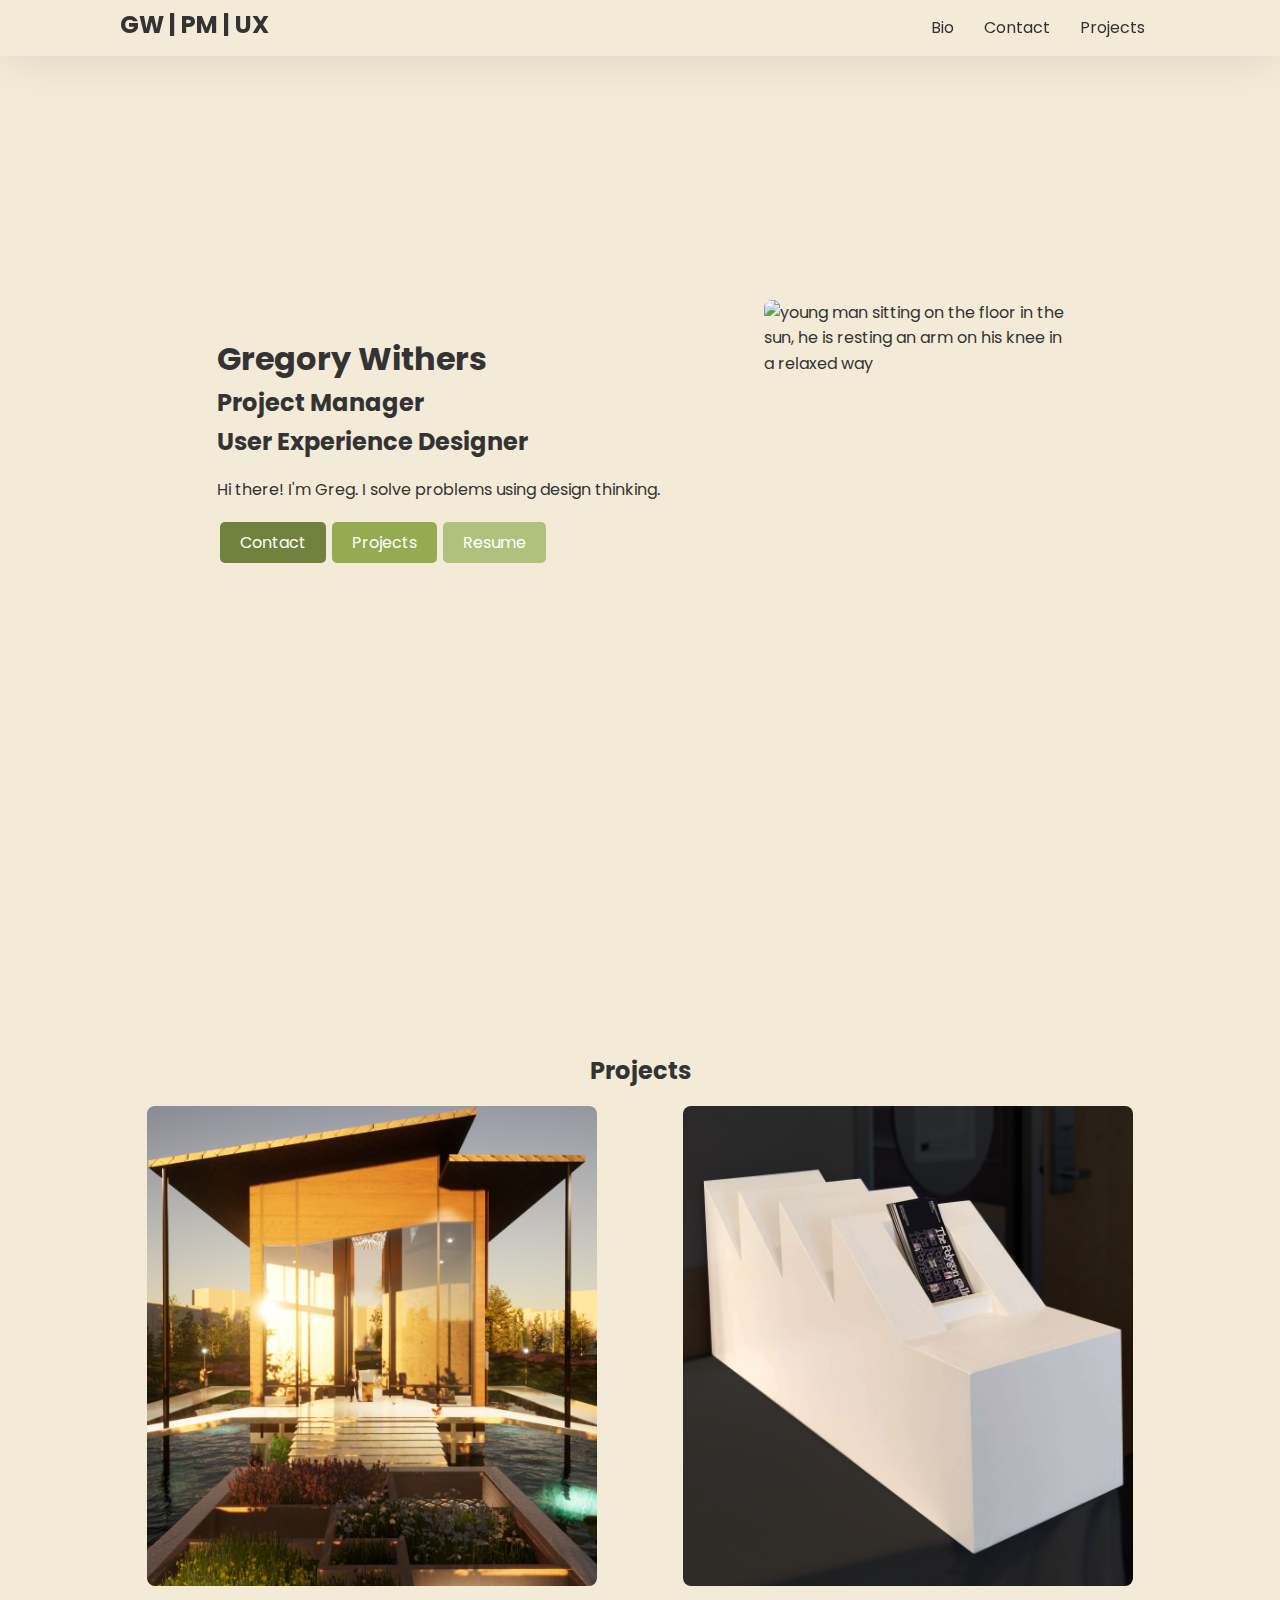
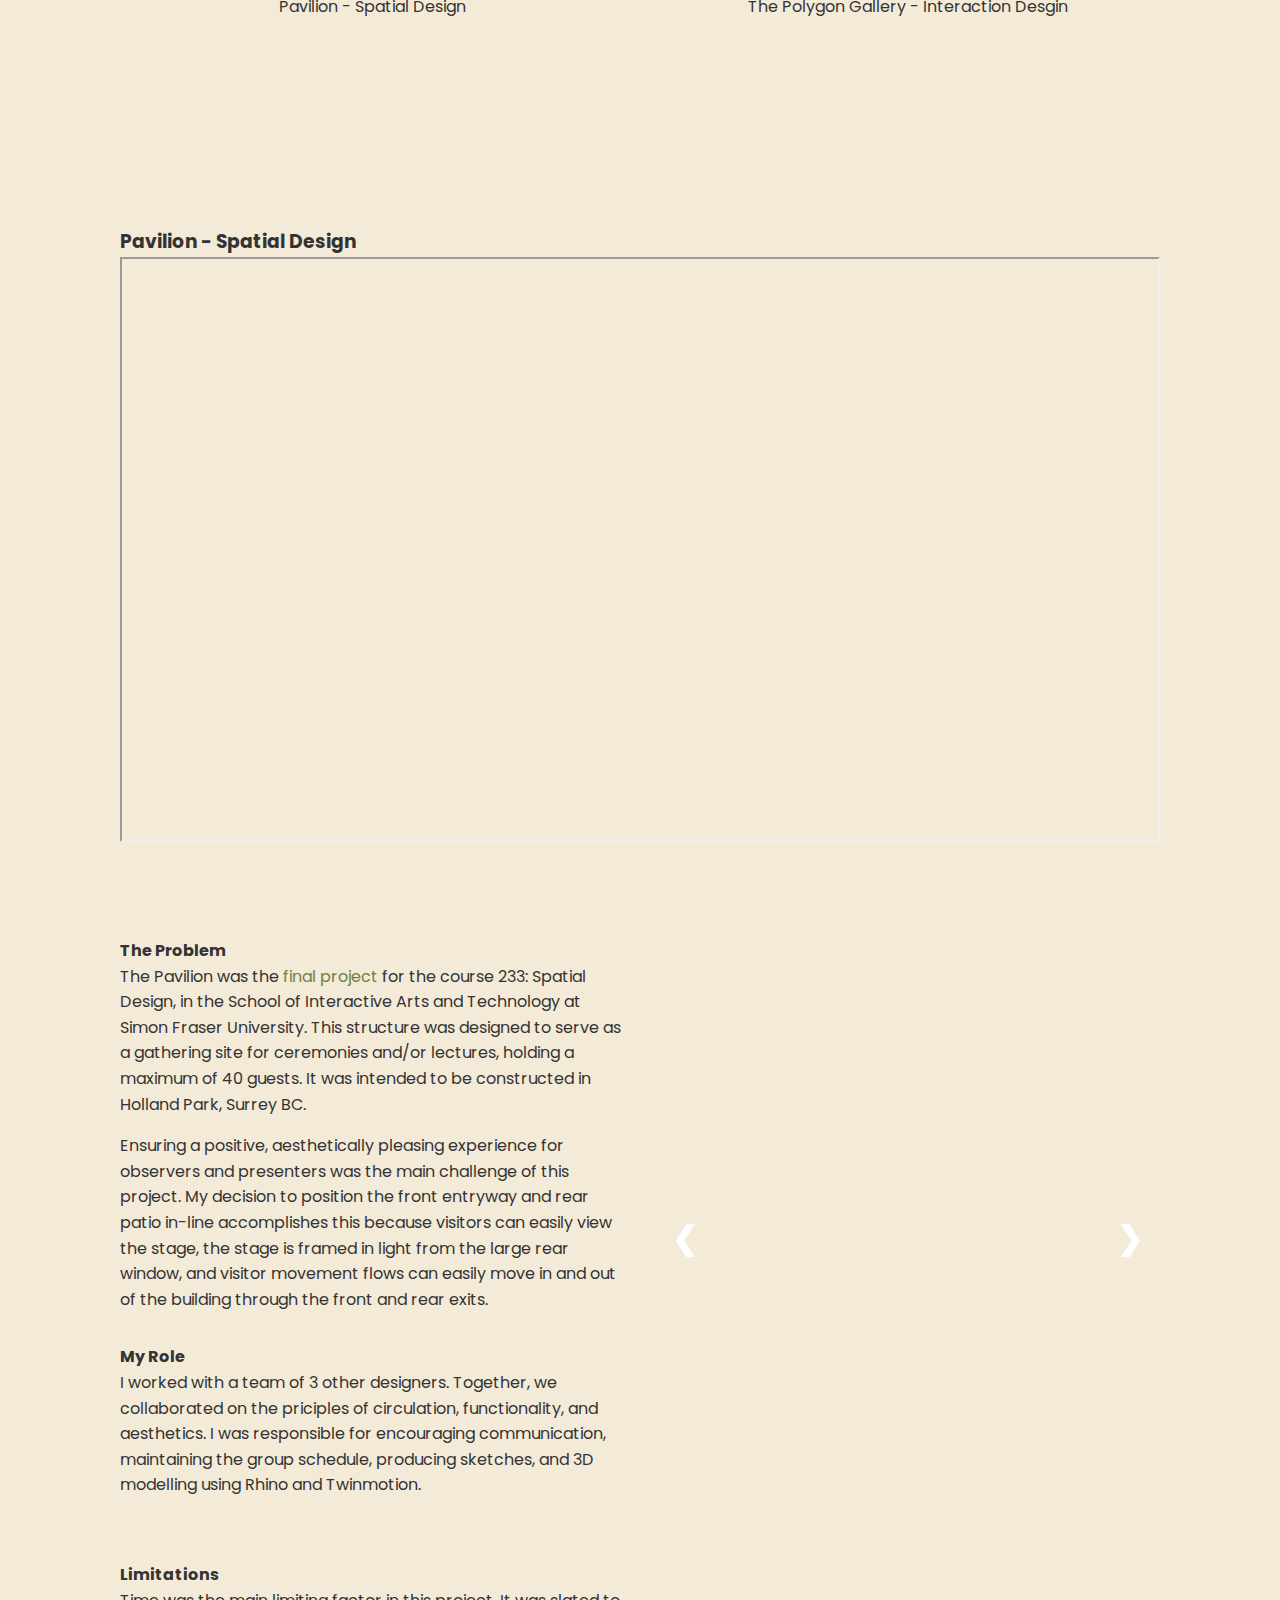
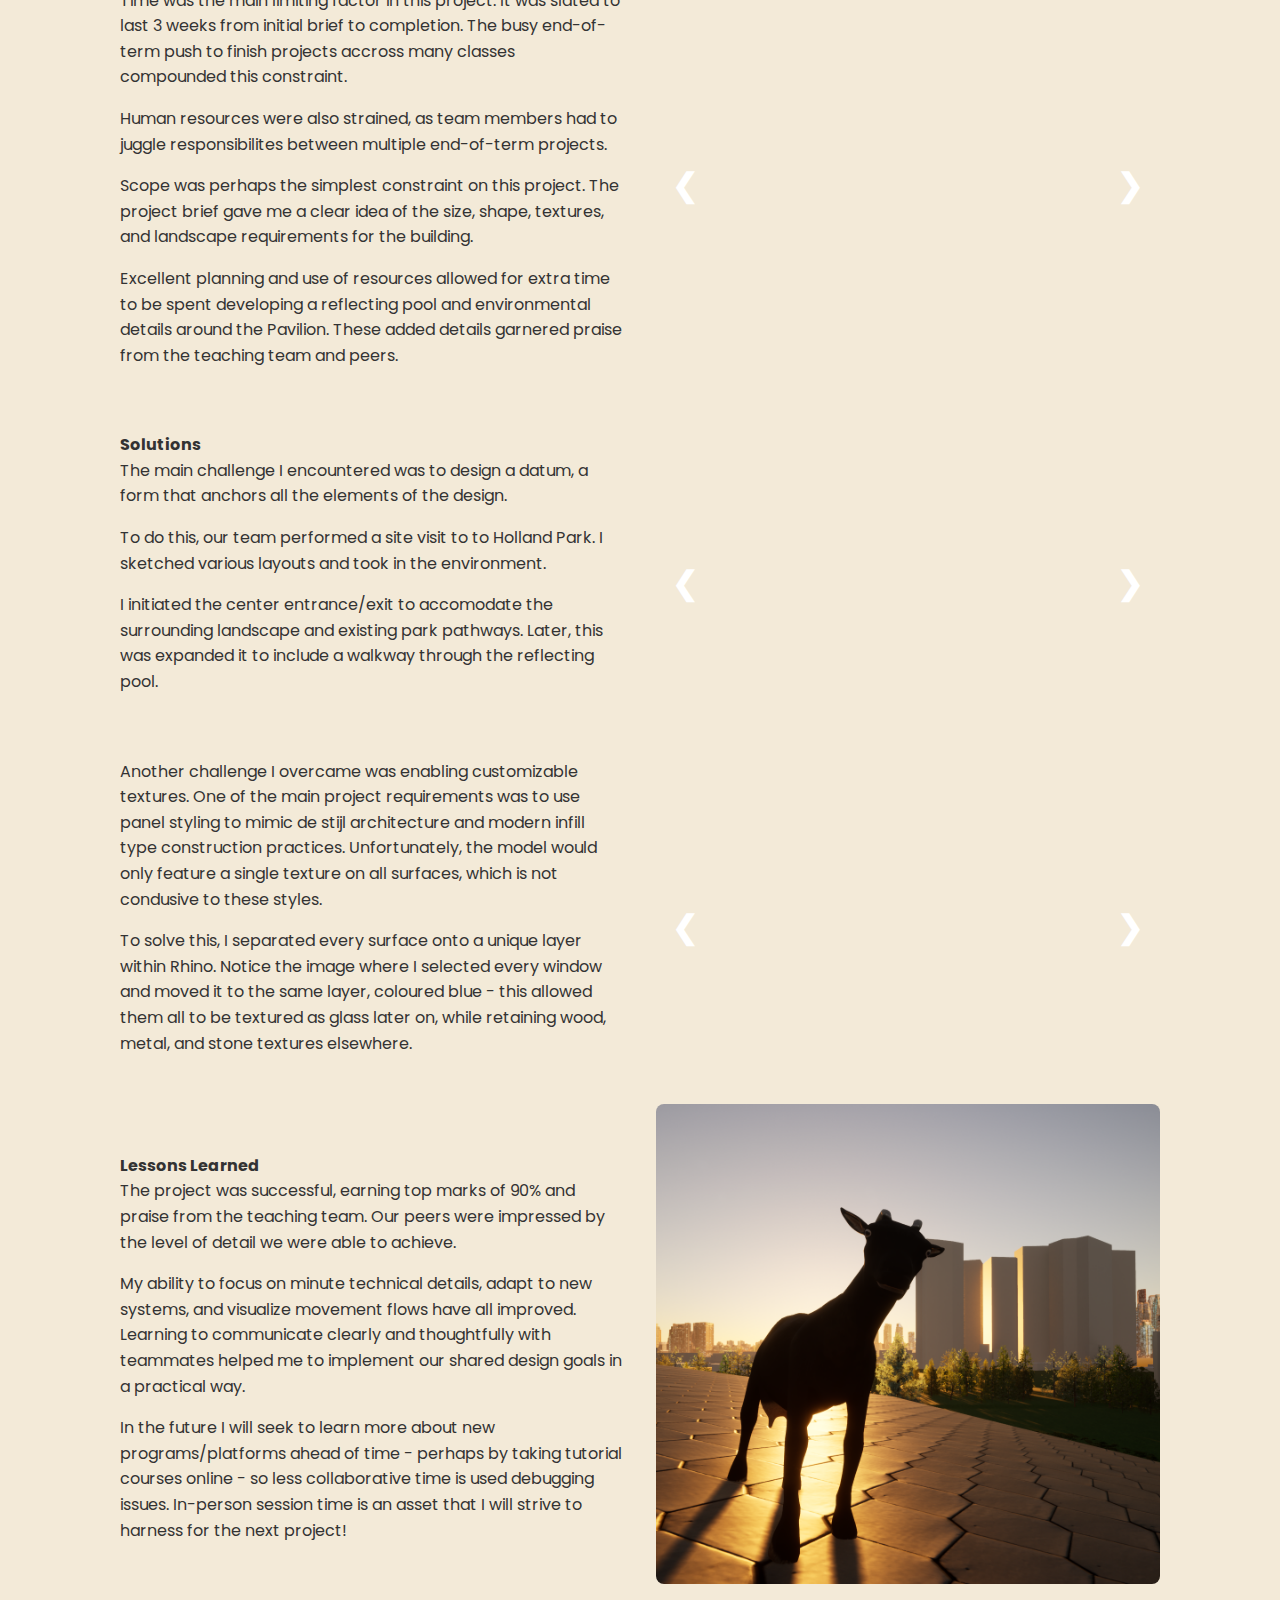
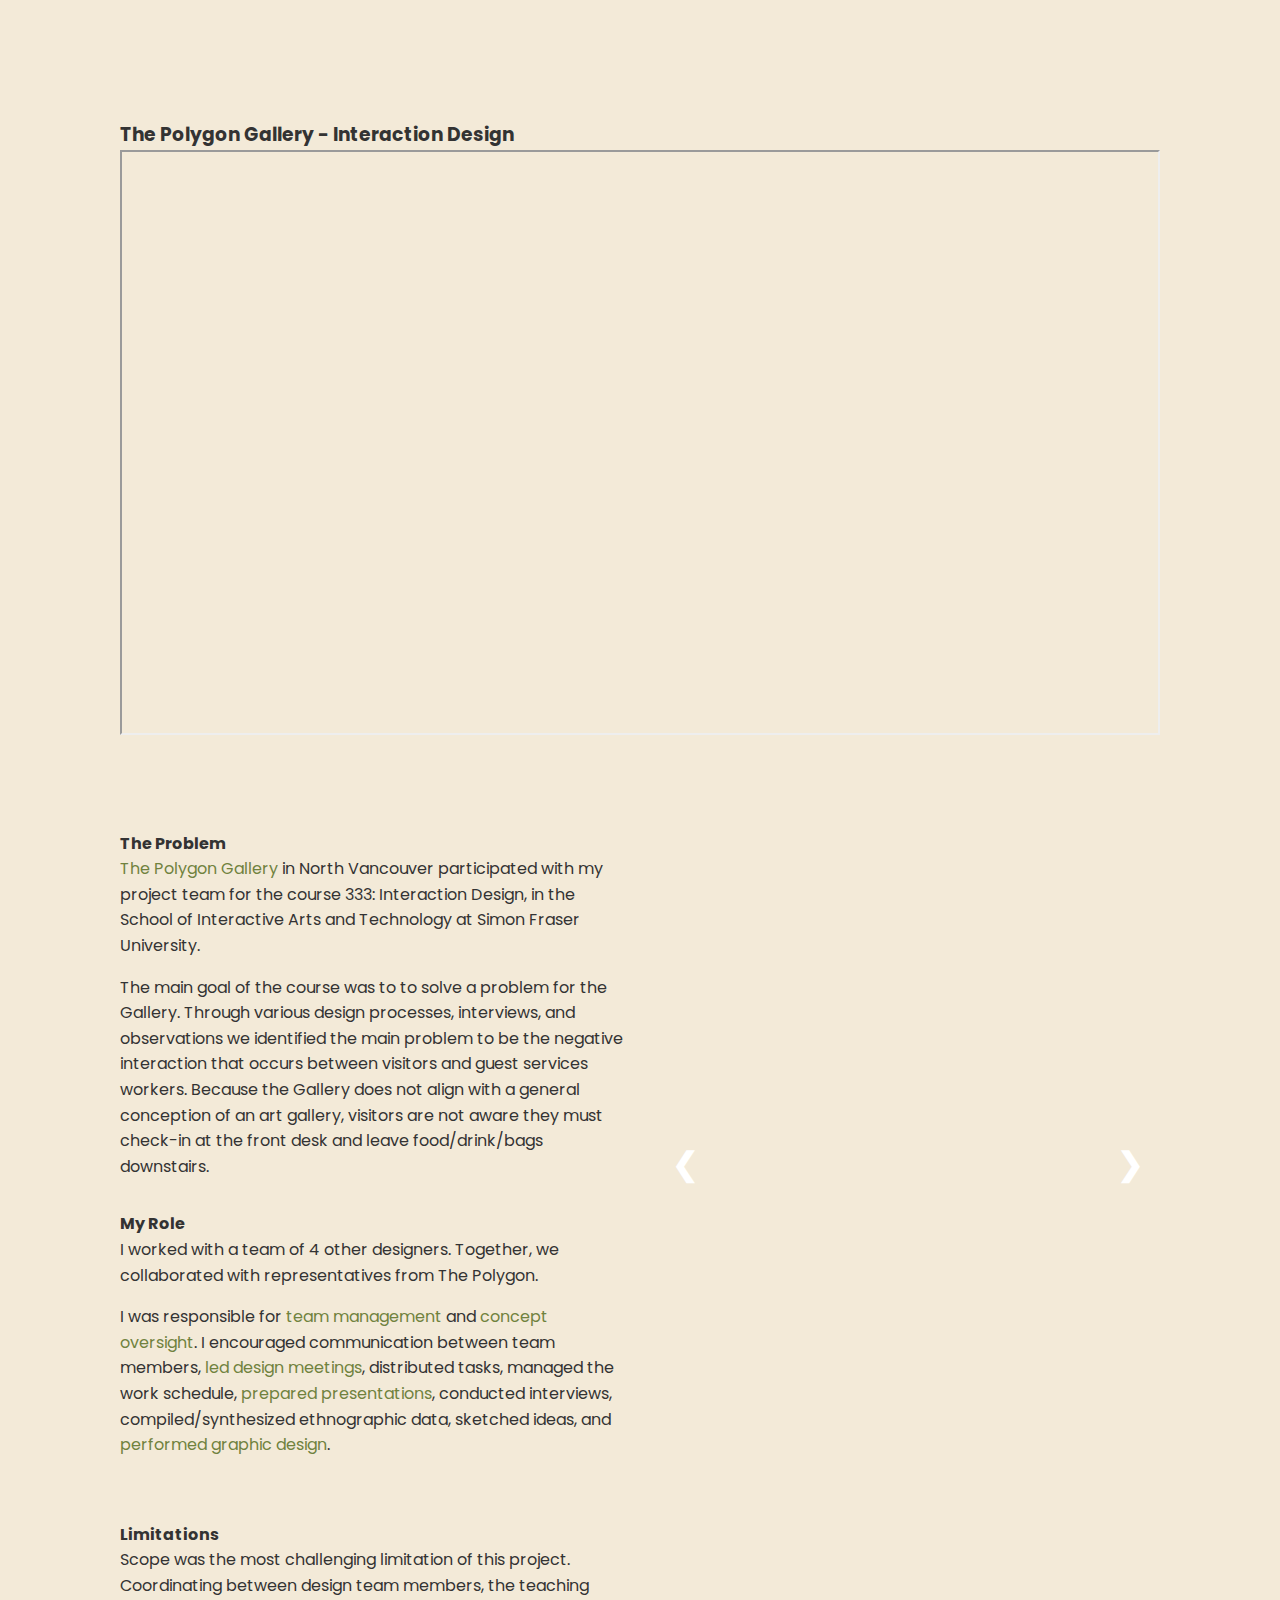
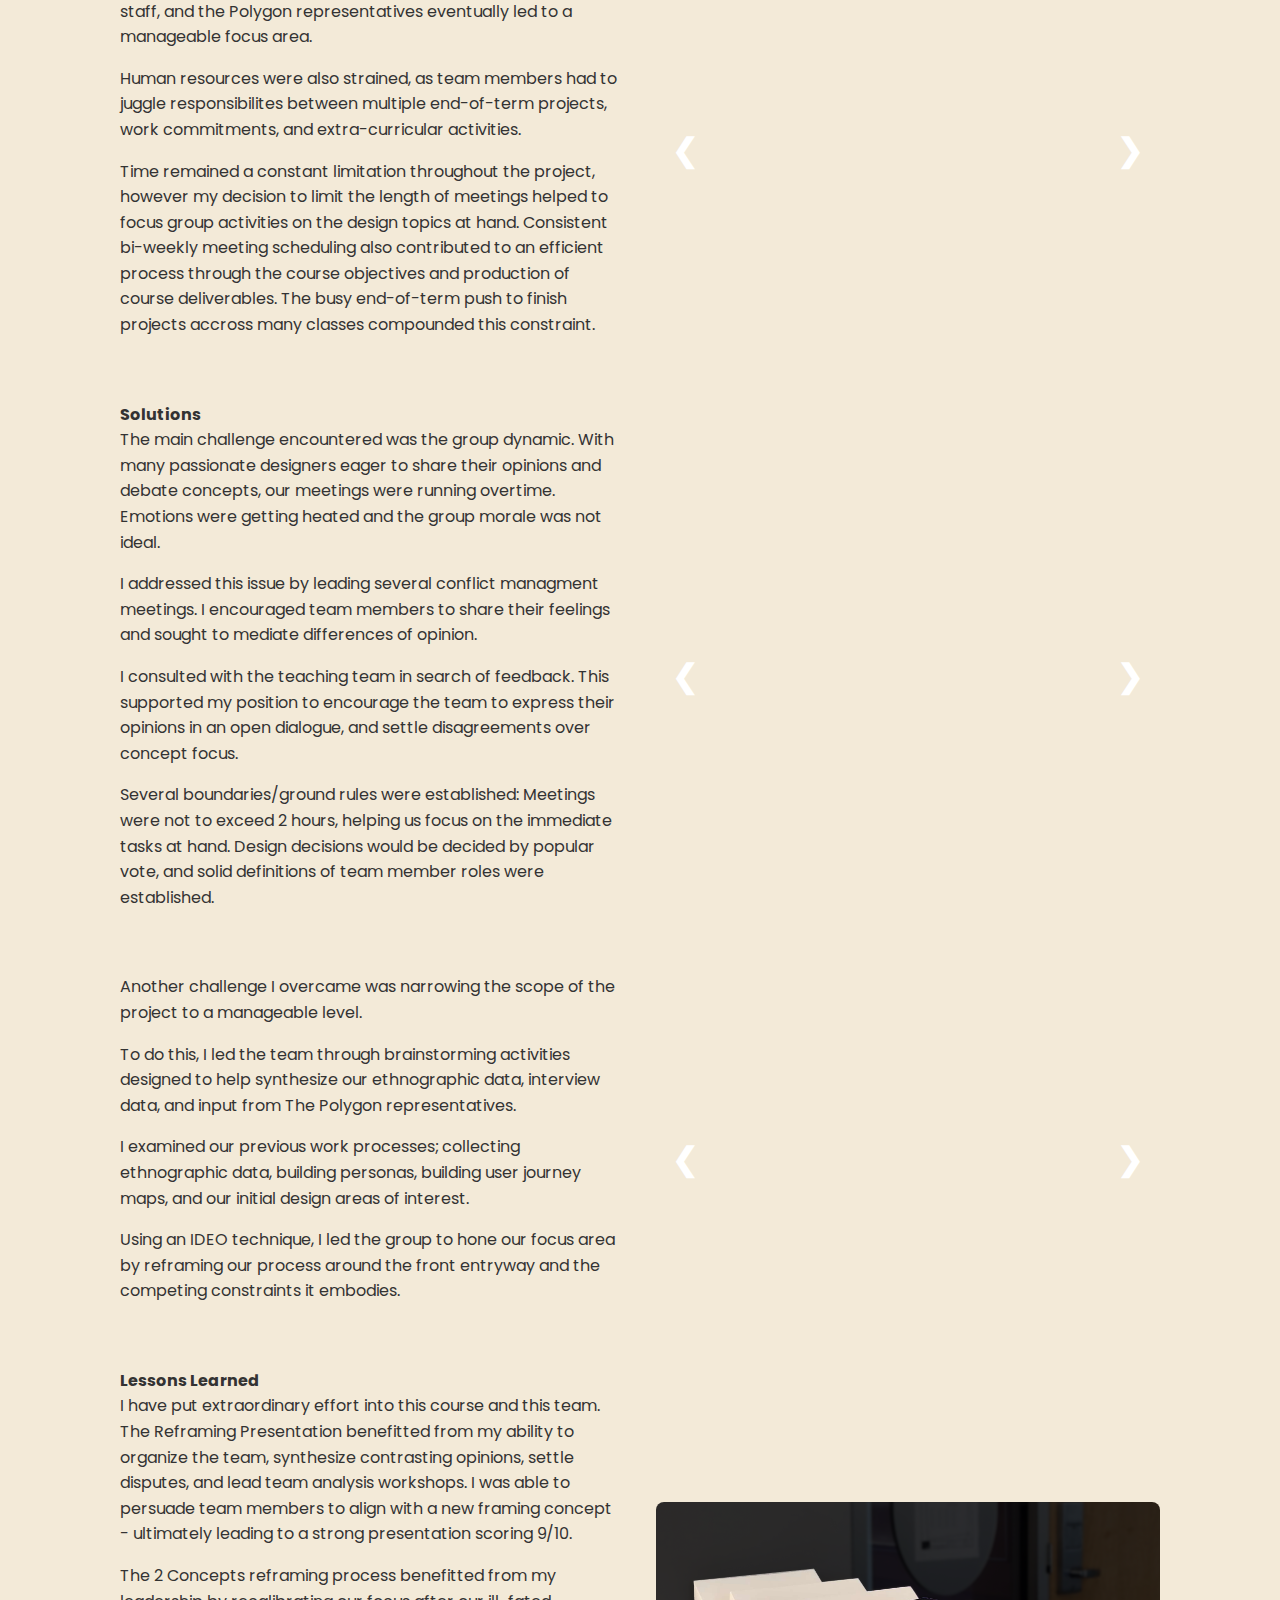
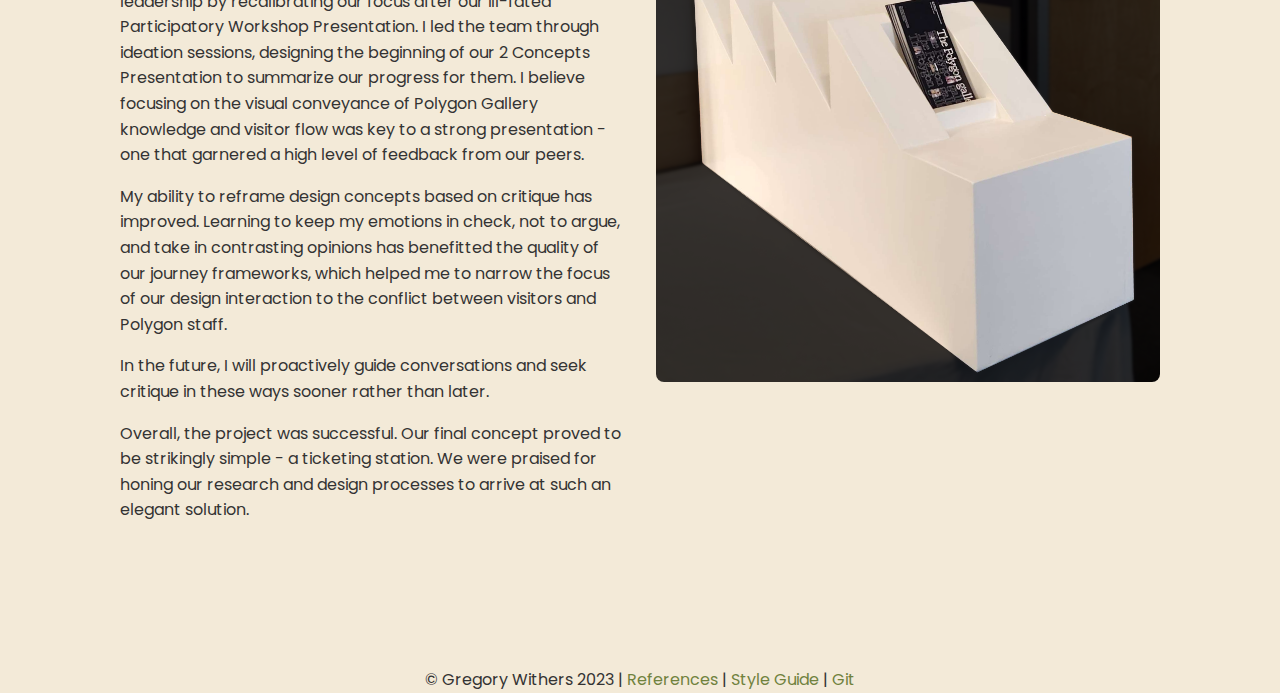
==== commit 288c89f0: "debug link styling" ====
--- a/index.html
+++ b/index.html
@@ -6,9 +6,9 @@
 
     To Do:
     - Verify all HTML, CSS, JS
-    - Add contact text-entry form
     - Verify on IE, FF
     - Verify on phone, ipad, etc.
+    - Clean-up & comment code
 
     References link is in the footer, see citations.html
     
@@ -34,8 +34,8 @@
         <!-- Main container class -->
         <div class="container">
             <nav>
-                <h1 class="logo">
-                    <a href="index.html">GW | PM | UX</a></h1>
+                <div class="logo">
+                    <a href="index.html">GW | PM | UX</a></div>
                 <ul>
                     <li><a href="bio.html">Bio</a></li>
                     <li><a href="contact.html">Contact</a></li>
@@ -47,8 +47,8 @@
         <div id="sticky-header">
             <div class="container">
                 <nav>
-                    <h1 class="logo">
-                        <a href="index.html">GW | PM | UX</a></h1>
+                    <div class="logo">
+                        <a href="index.html">GW | PM | UX</a></div>
                     <ul>
                         <li><a href="bio.html">Bio</a></li>
                         <li><a href="contact.html">Contact</a></li>
@@ -72,7 +72,7 @@
                     <div class="btn-stack">
                         <a href="contact.html" class="btn-primary">Contact</a>
                         <a href="#projects" class="btn-secondary">Projects</a>
-                        <a href="references/RESUME 2022 - Gregory Withers Project Manager.pdf" download class="btn-tertiary">Resume</a>
+                        <a href="references/RESUME_Gregory_Withers_Project_Manager.pdf" download class="btn-tertiary">Resume</a>
                     </div>
                 </div>
 
@@ -91,14 +91,14 @@
 
             <div class="project-grid">
                 <div class="column">
-                    <a href="#project1">
+                    <a class="thumb-link" href="#project1">
                         <img class="thumb" src="img/pavilion/pavilion_final_rear_window.png" alt="rendering of a modern pavilion building at sunset. It has large windows, a slanted roof, a rooftop garden, and water features">
                     </a>
                     Pavilion - Spatial Design
                 </div>
 
                 <div class="column">
-                    <a href="#project2">
+                    <a class="thumb-link" href="#project2">
                         <img class="thumb" src="img/polygon/cropped/polygon_final_ticket_station.png" alt="poster showcasing some of the exhibits at The Polygon Gallery in North Vancouver, the building architecture is modern and stylish">
                     </a>
                     The Polygon Gallery - Interaction Desgin
@@ -111,27 +111,26 @@
 
             <div class="project-flow">
                 <h3>Pavilion - Spatial Design</h3>
-
+                
                 <div class="video-box">
-
-                    <iframe src="https://www.youtube.com/embed/-8ZPfY2IFlc" title="IAT 233 Final Project | Pavilion and Pergola Rendered with TWINMOTION" frameborder="0" allow="accelerometer; autoplay; clipboard-write; encrypted-media; gyroscope; picture-in-picture; web-share" allowfullscreen></iframe>
+                    <iframe src="https://www.youtube.com/embed/-8ZPfY2IFlc" title="IAT 233 Final Project | Pavilion and Pergola Rendered with TWINMOTION" allow="accelerometer; autoplay; clipboard-write; encrypted-media; gyroscope; picture-in-picture; web-share" allowfullscreen></iframe>
                 </div>
 
                 <!-- Row 1 -->
                 <!-- My role -> responsibilities, improvements to be made in team interaction/execution. Give credit where it is due. -->
                 <div class="flow-row">
                     <div class="left">
-                        <p class="my-1">
-                            <h4>The Problem</h4>
-                            The Pavilion was the <a href="https://sites.google.com/view/group5iat233d101pavilion/home" target="_blank">final project</a> for the course 233: Spatial Design, in the School of Interactive Arts and Technology at Simon Fraser University. This structure was designed to serve as a gathering site for ceremonies and/or lectures, holding a maximum of 40 guests. It was intended to be constructed in Holland Park, Surrey BC. 
+                        <h4>The Problem</h4>
+                        <p class="my-1">
+                            The Pavilion was the <a href="https://sites.google.com/view/group5iat233d101pavilion/home/" target="_blank"> final project</a> for the course 233: Spatial Design, in the School of Interactive Arts and Technology at Simon Fraser University. This structure was designed to serve as a gathering site for ceremonies and/or lectures, holding a maximum of 40 guests. It was intended to be constructed in Holland Park, Surrey BC. 
                         </p>
 
                         <p class="my-1">
                             Ensuring a positive, aesthetically pleasing experience for observers and presenters was the main challenge of this project. My decision to position the front entryway and rear patio in-line accomplishes this because visitors can easily view the stage, the stage is framed in light from the large rear window, and visitor movement flows can easily move in and out of the building through the front and rear exits. 
                         </p>
 
-                        <p class="my-1">
-                            <h4>My Role</h4>
+                        <h4>My Role</h4>
+                        <p class="my-1">
                             I worked with a team of 3 other designers. Together, we collaborated on the priciples of circulation, functionality, and aesthetics. I was responsible for encouraging communication, maintaining the group schedule, producing sketches, and 3D modelling using Rhino and Twinmotion. 
                         </p>
                     </div>
@@ -161,8 +160,9 @@
                 <!-- Row 2 -->
                 <div class="flow-row">
                     <div class="left">
-                        <p class="my-1">
-                            <h4>Limitations</h4>
+
+                        <h4>Limitations</h4>
+                        <p class="my-1">
                             Time was the main limiting factor in this project. It was slated to last 3 weeks from initial brief to completion. The busy end-of-term push to finish projects accross many classes compounded this constraint. 
                         </p>
                         <p class="my-1">
@@ -200,8 +200,9 @@
                 <!-- Show an evolution and most important processes -->
                 <div class="flow-row">
                     <div class="left">
-                        <p class="my-1">
-                            <h4>Solutions</h4>
+
+                        <h4>Solutions</h4>
+                        <p class="my-1">
                             The main challenge I encountered was to design a datum, a form that anchors all the elements of the design. 
                         </p>    
                         
@@ -290,8 +291,8 @@
                 <div class="flow-row">
                     <div class="left">
 
-                        <p class="my-1">
-                            <h4>Lessons Learned</h4>
+                        <h4>Lessons Learned</h4>
+                        <p class="my-1">
                             The project was successful, earning top marks of 90% and praise from the teaching team. Our peers were impressed by the level of detail we were able to achieve.  
                         </p>
 
@@ -316,7 +317,7 @@
             <h3>The Polygon Gallery - Interaction Design</h3>
 
             <div class="video-box">
-                <iframe src="https://www.youtube.com/embed/MOnxiKS3r_g" title="The Polygon Gallery - Interaction Design Focus Area" frameborder="0" allow="accelerometer; autoplay; clipboard-write; encrypted-media; gyroscope; picture-in-picture; web-share" allowfullscreen></iframe>
+                <iframe src="https://www.youtube.com/embed/MOnxiKS3r_g" title="The Polygon Gallery - Interaction Design Focus Area" allow="accelerometer; autoplay; clipboard-write; encrypted-media; gyroscope; picture-in-picture; web-share" allowfullscreen></iframe>
             </div>
 
             <div class="project-flow">
@@ -325,8 +326,8 @@
                 <!-- My role -> responsibilities, improvements to be made in team interaction/execution. Give credit where it is due. -->
                 <div class="flow-row">
                     <div class="left">
-                        <p class="my-1">
-                            <h4>The Problem</h4>
+                        <h4>The Problem</h4>
+                        <p class="my-1">
                             <a href="https://thepolygon.ca/" target="_blank">The Polygon Gallery</a> in North Vancouver participated with my project team for the course 333: Interaction Design, in the School of Interactive Arts and Technology at Simon Fraser University. 
                         </p>
                         
@@ -334,8 +335,8 @@
                             The main goal of the course was to to solve a problem for the Gallery. Through various design processes, interviews, and observations we identified the main problem to be the negative interaction that occurs between visitors and guest services workers. Because the Gallery does not align with a general conception of an art gallery, visitors are not aware they must check-in at the front desk and leave food/drink/bags downstairs.
                         </p>
 
-                        <p class="my-1">
-                            <h4>My Role</h4>
+                        <h4>My Role</h4>
+                        <p class="my-1">
                             I worked with a team of 4 other designers. Together, we collaborated with representatives from The Polygon. 
                         </p>
                         
@@ -365,10 +366,10 @@
                 <!-- Row 2 -->
                 <div class="flow-row">
                     <div class="left">
-                        <p class="my-1">
-                            <h4>Limitations</h4>
+
+                        <h4>Limitations</h4>
+                        <p class="my-1">
                             Scope was the most challenging limitation of this project. Coordinating between design team members, the teaching staff, and the Polygon representatives eventually led to a manageable focus area.
-                             
                         </p>
                         <p class="my-1">
                             Human resources were also strained, as team members had to juggle responsibilites between multiple end-of-term projects, work commitments, and extra-curricular activities. 
@@ -403,8 +404,9 @@
                 <!-- Show an evolution and most important processes -->
                 <div class="flow-row">
                     <div class="left">
-                        <p class="my-1">
-                            <h4>Solutions</h4>
+
+                        <h4>Solutions</h4>
+                        <p class="my-1">
                             The main challenge encountered was the group dynamic. With many passionate designers eager to share their opinions and debate concepts, our meetings were running overtime. Emotions were getting heated and the group morale was not ideal.  
                         </p>
 
@@ -499,8 +501,8 @@
                 <div class="flow-row">
                     <div class="left">
 
-                        <p class="my-1">
-                            <h4>Lessons Learned</h4>
+                        <h4>Lessons Learned</h4>
+                        <p class="my-1">
                             I have put extraordinary effort into this course and this team. The Reframing Presentation benefitted from my ability to organize the team, synthesize contrasting opinions, settle disputes, and lead team analysis workshops. I was able to persuade team members to align with a new framing concept - ultimately leading to a strong presentation scoring 9/10.  
                         </p>
 
--- a/css/style.css
+++ b/css/style.css
@@ -1 +1 @@
-@import"https://fonts.googleapis.com/css2?family=Poppins:wght@100;300;400;700;900&display=swap";@import"https://fonts.googleapis.com/css2?family=Open+Sans:wght@300;400;700&display=swap";*{box-sizing:border-box;margin:0;padding:0}body{background-color:#f3ead8;font-family:Poppins,Open Sans,Helvetica,Arial,sans-serif;line-height:1.6;color:#333}img{border-radius:8px;height:30rem;-o-object-fit:cover;object-fit:cover;-o-object-position:top;object-position:top;max-width:100%}a{text-decoration:none;color:#70823e}p{max-width:38rem}#projects{padding-top:100px;margin-top:-100px}#project1{padding-top:100px;margin-top:-100px}#project2{padding-top:100px;margin-top:-100px}.showcase{background-color:#f3ead8;color:#333;margin-bottom:6rem}.showcase nav{display:flex;align-items:center;justify-content:space-between}.showcase nav a{text-decoration:none;color:#333;transition:color .25s}.showcase nav a:hover{color:#70823e}.showcase nav ul{display:flex;list-style:none}.showcase nav li{padding:15px}.showcase .hero{padding-right:1.5rem;margin-right:5rem}.showcase .hero-image{height:300px;width:300px}.showcase-content{height:100vh;display:flex;align-items:center;justify-content:center;padding-bottom:7rem}.showcase-content img{width:50%}.showcase-content h1{font-size:50px;line-height:1.2;margin-bottom:.25rem}#sticky-header{position:fixed;top:0;left:0;width:100%;box-shadow:0 0 50px rgba(0,0,0,.1);z-index:1;background-color:#f3ead8;color:#333}#sticky-header nav{display:flex;align-items:center;justify-content:space-between}#sticky-header nav a{text-decoration:none;color:#333;transition:color .25s}#sticky-header nav a:hover{color:#70823e}#sticky-header nav ul{display:flex;list-style:none}#sticky-header nav li{padding:15px}.guide-grid{display:grid;grid-template-columns:1fr 1fr 1fr;-moz-column-gap:3rem;column-gap:3rem}.guide-grid .column,.guide-grid .right,.guide-grid .middle,.guide-grid .left{width:100%;display:flex;flex-direction:column;justify-content:flex-start;margin-top:1rem;margin-bottom:10rem;padding:0}.guide-grid .column p,.guide-grid .right p,.guide-grid .middle p,.guide-grid .left p{margin:1rem 0}.guide-grid .column .container,.guide-grid .right .container,.guide-grid .middle .container,.guide-grid .left .container{margin:0}.guide-grid .example-showcase{background-color:#f3ead8;color:#333;display:flex;flex-direction:column;height:40%}.guide-grid .example-showcase .logo{margin-top:1rem;margin-bottom:1rem}.guide-grid .example-showcase nav{display:flex;flex-direction:column;align-items:left;justify-content:space-between}.guide-grid .example-showcase nav a{text-decoration:none;color:#333;transition:color .25s}.guide-grid .example-showcase nav a:hover{color:#70823e}.guide-grid .example-showcase nav ul{display:flex;flex-direction:column;align-items:left;list-style:none}.guide-grid .example-showcase nav li{padding:0}.font-box{display:flex;flex-direction:column;align-items:left;justify-self:flex-start}.example-font-1{font-family:Poppins}.example-font-2{font-family:Open Sans}.example-font-3{font-family:Helvetica}.example-font-4{font-family:Arial}.example-colour-0,.example-colour-6,.example-colour-5,.example-colour-4,.example-colour-3,.example-colour-2,.example-colour-1{background-color:gray;border-radius:8px;padding:1rem;margin:.5rem 0}.example-colour-1{background-color:#70823e}.example-colour-2{background-color:#dfcf99}.example-colour-3{background-color:#e0b44a}.example-colour-4{background-color:#d8853f}.example-colour-5{background-color:#f3ead8}.example-colour-6{background-color:#866c5a}.example-list{padding:0;margin-left:0;display:flex;flex-direction:column;justify-content:left;align-items:left}.example-nav a{text-decoration:none;color:#333;transition:color .25s}.example-nav a:hover{color:#70823e}.bio-grid{display:grid;grid-template-columns:2fr 1fr}.project-grid{display:grid;grid-template-columns:1fr 1fr;-moz-column-gap:2rem;column-gap:2rem;margin-bottom:10rem}.project-grid .column,.project-grid .guide-grid .left,.guide-grid .project-grid .left,.project-grid .guide-grid .middle,.guide-grid .project-grid .middle,.project-grid .guide-grid .right,.guide-grid .project-grid .right{display:flex;flex-direction:column;justify-content:center;align-items:center;margin-bottom:3rem}.project-title{text-align:center;margin-bottom:1rem}.project-flow{display:flex;flex-direction:column;margin-bottom:6rem}.project-flow .flow-row{display:grid;grid-template-columns:1fr 1fr;-moz-column-gap:2rem;column-gap:2rem;margin-bottom:2rem;align-items:center}.thumb{justify-content:center;max-width:450px;transition:transform .5s}.thumb:hover{transform:scale(0.95)}.slideshow-container{max-width:1000px;position:relative;margin:auto}.mySlides1,.mySlides2,.mySlides3,.mySlides4,.mySlides5,.mySlides6,.mySlides7,.mySlides8{display:none}.prev,.next{cursor:pointer;position:absolute;top:50%;width:auto;margin-top:-22px;padding:16px;color:#fff;font-size:2rem;font-weight:bold;transition:.6s ease;border-radius:0 3px 3px 0;-webkit-user-select:none;-moz-user-select:none;user-select:none}.next{right:0;border-radius:3px 0 0 3px}.prev:hover,.next:hover{background-color:#f1f1f1;color:#000}.text{color:#f2f2f2;padding:8px 12px;position:absolute;bottom:8px;width:100%;text-align:center}.dot{cursor:pointer;height:15px;width:15px;margin:0 2px;background-color:#bbb;border-radius:50%;display:inline-block;transition:background-color .6s ease}.active,.dot:hover{background-color:#717171}.fade{animation-name:fade;animation-duration:1.5s}@keyframes fade{from{opacity:.4}to{opacity:1}}.bio-box{margin-bottom:5rem}.bio-box ul{margin-left:2rem;margin-bottom:2rem}.video-box{display:flex;flex-direction:column;position:relative;overflow:hidden;width:100%;padding-top:56.25%;margin-bottom:5rem}iframe{position:absolute;top:0;left:0;bottom:0;right:0;width:100%;height:100%}.social-links{display:flex;justify-content:space-between;width:75%}.container{max-width:1100px;padding:0 30px;margin:0 auto;overflow:auto}.container .contact-info{display:flex;flex-direction:column;justify-content:space-between;align-items:center}textarea{width:100%;padding:20px 20px}.text-entry{width:75%;margin-top:1rem;margin-bottom:15rem}footer{text-align:center}#pixel-to-watch{position:absolute;width:1px;height:1px;top:100px;left:0}.references{margin-bottom:5rem}.m-1{margin:1rem}.my-1{margin:1rem 0}.p-1{padding:1rem}.py-1{padding:1rem 0}.m-2{margin:2rem}.my-2{margin:2rem 0}.p-2{padding:2rem}.py-2{padding:2rem 0}.m-3{margin:3rem}.my-3{margin:3rem 0}.p-3{padding:3rem}.py-3{padding:3rem 0}.m-4{margin:4rem}.my-4{margin:4rem 0}.p-4{padding:4rem}.py-4{padding:4rem 0}.m-5{margin:5rem}.my-5{margin:5rem 0}.p-5{padding:5rem}.py-5{padding:5rem 0}.btn-tertiary,.btn-secondary,.btn-primary{display:inline-block;border-radius:5px;padding:8px 20px;margin:3px;max-width:500px;transition:transform .5s}.btn-tertiary:hover,.btn-secondary:hover,.btn-primary:hover{transform:scale(0.95);cursor:pointer}.btn-primary{background-color:#70823e;color:#fff}.btn-secondary{background-color:#94ab52;color:#fff}.btn-tertiary{background-color:#b0c17e;color:#fff}.btn-stack{display:flex;flex-direction:row;justify-content:flex-start;align-items:start}.img-link{-o-object-fit:cover;object-fit:cover;width:200px;height:200px;border-radius:50%;transition:transform .5s}.img-link:hover{transform:scale(0.95)}.image-link-box{display:flex;justify-content:flex-start;align-items:center}@media(max-width: 700px){.showcase .logo{white-space:nowrap}.showcase nav{display:flex;flex-direction:column}.showcase .hero{padding-left:0;padding-right:0;margin-left:0;margin-right:0}.showcase .hero .myRole{margin-top:1rem}.showcase .btn-stack{margin-top:4rem}.showcase-content{text-align:center}.showcase-content img{display:none}.btn-stack{display:flex;flex-direction:column;justify-content:space-evenly;align-items:center}.btn-primary,.btn-secondary,.btn-tertiary{width:100%}.guide-grid{display:grid;grid-template-columns:1fr}.social-links{flex-direction:column;justify-content:space-around;align-items:center;height:250px}}@media(max-width: 800px){.project-flow{display:flex;flex-direction:column;margin-bottom:6rem}.project-flow .flow-row{display:grid;grid-template-columns:1fr;-moz-column-gap:2rem;column-gap:2rem;margin-bottom:2rem}.bio-grid{display:grid;grid-template-columns:1fr}.hero-image{display:none}}@media(max-width: 950px){.project-grid{display:flex;flex-direction:column}}/*# sourceMappingURL=style.css.map */+@import"https://fonts.googleapis.com/css2?family=Poppins:wght@100;300;400;700;900&display=swap";@import"https://fonts.googleapis.com/css2?family=Open+Sans:wght@300;400;700&display=swap";*{box-sizing:border-box;margin:0;padding:0}body{background-color:#f3ead8;font-family:Poppins,Open Sans,Helvetica,Arial,sans-serif;line-height:1.6;color:#333}img{border-radius:8px;height:30rem;-o-object-fit:cover;object-fit:cover;-o-object-position:top;object-position:top;max-width:100%}a{background:linear-gradient(#70823E 0 0) bottom left/var(--underline-width, 0%) .1em no-repeat;color:#70823e;text-decoration:none;transition:background-size .5s}a:hover{--underline-width: 100%}p{max-width:38rem}#projects{padding-top:100px;margin-top:-100px}#project1{padding-top:100px;margin-top:-100px}#project2{padding-top:100px;margin-top:-100px}.showcase{background-color:#f3ead8;color:#333;margin-bottom:6rem}.showcase nav{display:flex;align-items:center;justify-content:space-between}.showcase nav a{text-decoration:none;color:#333;transition:color .25s}.showcase nav a:hover{color:#70823e}.showcase nav a:hover{--underline-width: 0}.showcase nav ul{display:flex;list-style:none}.showcase nav li{padding:15px}.showcase nav .logo{font-family:Poppins,Open Sans,Helvetica,Arial,sans-serif;font-weight:bold;font-size:1.5rem;line-height:1.2;margin-bottom:.25rem}.showcase .hero{padding-right:1.5rem;margin-right:5rem}.showcase .hero-image{height:300px;width:300px}.showcase-content{height:100vh;display:flex;align-items:center;justify-content:center;padding-bottom:7rem}.showcase-content img{width:50%}#sticky-header{position:fixed;top:0;left:0;width:100%;box-shadow:0 0 50px rgba(0,0,0,.1);z-index:1;background-color:#f3ead8;color:#333}#sticky-header nav{display:flex;align-items:center;justify-content:space-between}#sticky-header nav a{text-decoration:none;color:#333;transition:color .25s}#sticky-header nav a:hover{color:#70823e}#sticky-header nav ul{display:flex;list-style:none}#sticky-header nav li{padding:15px}.guide-grid{display:grid;grid-template-columns:1fr 1fr 1fr;-moz-column-gap:3rem;column-gap:3rem}.guide-grid .column,.guide-grid .right,.guide-grid .middle,.guide-grid .left{width:100%;display:flex;flex-direction:column;justify-content:flex-start;margin-top:1rem;margin-bottom:10rem;padding:0}.guide-grid .column p,.guide-grid .right p,.guide-grid .middle p,.guide-grid .left p{margin:1rem 0}.guide-grid .column .container,.guide-grid .right .container,.guide-grid .middle .container,.guide-grid .left .container{margin:0}.guide-grid .example-showcase{background-color:#f3ead8;color:#333;display:flex;flex-direction:column;height:40%}.guide-grid .example-showcase .logo{margin-top:1rem;margin-bottom:1rem}.guide-grid .example-showcase nav{display:flex;flex-direction:column;align-items:left;justify-content:space-between}.guide-grid .example-showcase nav a{text-decoration:none;color:#333;transition:color .25s}.guide-grid .example-showcase nav a:hover{color:#70823e}.guide-grid .example-showcase nav ul{display:flex;flex-direction:column;align-items:left;list-style:none}.guide-grid .example-showcase nav li{padding:0}.font-box{display:flex;flex-direction:column;align-items:left;justify-self:flex-start}.example-font-1{font-family:Poppins}.example-font-2{font-family:Open Sans}.example-font-3{font-family:Helvetica}.example-font-4{font-family:Arial}.example-colour-0,.example-colour-6,.example-colour-5,.example-colour-4,.example-colour-3,.example-colour-2,.example-colour-1{background-color:gray;border-radius:8px;padding:1rem;margin:.5rem 0}.example-colour-1{background-color:#70823e}.example-colour-2{background-color:#dfcf99}.example-colour-3{background-color:#e0b44a}.example-colour-4{background-color:#d8853f}.example-colour-5{background-color:#f3ead8}.example-colour-6{background-color:#866c5a}.example-list{padding:0;margin-left:0;display:flex;flex-direction:column;justify-content:left;align-items:left}.example-nav a{text-decoration:none;color:#333;transition:color .25s}.example-nav a:hover{color:#70823e}.bio-grid{display:grid;grid-template-columns:2fr 1fr}.project-grid{display:grid;grid-template-columns:1fr 1fr;-moz-column-gap:2rem;column-gap:2rem;margin-bottom:10rem}.project-grid .column,.project-grid .guide-grid .left,.guide-grid .project-grid .left,.project-grid .guide-grid .middle,.guide-grid .project-grid .middle,.project-grid .guide-grid .right,.guide-grid .project-grid .right{display:flex;flex-direction:column;justify-content:center;align-items:center;margin-bottom:3rem}.project-title{text-align:center;margin-bottom:1rem}.project-flow{display:flex;flex-direction:column;margin-bottom:6rem}.project-flow .flow-row{display:grid;grid-template-columns:1fr 1fr;-moz-column-gap:2rem;column-gap:2rem;margin-bottom:2rem;align-items:center}.project-flow .flow-row h4{position:relative;bottom:-1rem}.thumb{justify-content:center;max-width:450px;transition:transform .5s}.thumb:hover{transform:scale(0.95);--underline-width: 0}.thumb-link:hover{--underline-width: 0}.slideshow-container{max-width:1000px;position:relative;margin:auto}.mySlides1,.mySlides2,.mySlides3,.mySlides4,.mySlides5,.mySlides6,.mySlides7,.mySlides8{display:none}.prev,.next{cursor:pointer;position:absolute;top:50%;width:auto;margin-top:-22px;padding:16px;color:#fff;font-size:2rem;font-weight:bold;transition:.6s ease;border-radius:0 3px 3px 0;-webkit-user-select:none;-moz-user-select:none;user-select:none}.next{right:0;border-radius:3px 0 0 3px}.prev:hover,.next:hover{background-color:#f1f1f1;color:#000;--underline-width: 0}.text{color:#f2f2f2;padding:8px 12px;position:absolute;bottom:8px;width:100%;text-align:center}.dot{cursor:pointer;height:15px;width:15px;margin:0 2px;background-color:#bbb;border-radius:50%;display:inline-block;transition:background-color .6s ease}.active,.dot:hover{background-color:#717171}.fade{animation-name:fade;animation-duration:1.5s}@keyframes fade{from{opacity:.4}to{opacity:1}}.bio-box{margin-bottom:5rem}.bio-box ul{margin-left:2rem;margin-bottom:2rem}.video-box{display:flex;flex-direction:column;position:relative;overflow:hidden;width:100%;padding-top:56.25%;margin-bottom:5rem}iframe{position:absolute;top:0;left:0;bottom:0;right:0;width:100%;height:100%}.social-links{display:flex;justify-content:space-between;width:75%}.container{max-width:1100px;padding:0 30px;margin:0 auto;overflow:auto}.container .contact-info{display:flex;flex-direction:column;justify-content:space-between;align-items:center}textarea{width:100%;padding:20px 20px}.text-entry{width:75%;margin-top:1rem;margin-bottom:15rem}footer{text-align:center}#pixel-to-watch{position:absolute;width:1px;height:1px;top:100px;left:0}.references{margin-bottom:5rem}.m-1{margin:1rem}.my-1{margin:1rem 0}.p-1{padding:1rem}.py-1{padding:1rem 0}.m-2{margin:2rem}.my-2{margin:2rem 0}.p-2{padding:2rem}.py-2{padding:2rem 0}.m-3{margin:3rem}.my-3{margin:3rem 0}.p-3{padding:3rem}.py-3{padding:3rem 0}.m-4{margin:4rem}.my-4{margin:4rem 0}.p-4{padding:4rem}.py-4{padding:4rem 0}.m-5{margin:5rem}.my-5{margin:5rem 0}.p-5{padding:5rem}.py-5{padding:5rem 0}.btn-tertiary,.btn-secondary,.btn-primary{display:inline-block;border-radius:5px;padding:8px 20px;margin:3px;max-width:500px;transition:transform .5s}.btn-tertiary:hover,.btn-secondary:hover,.btn-primary:hover{transform:scale(0.95);cursor:pointer;--underline-width: 0}.btn-primary{background-color:#70823e;color:#fff}.btn-secondary{background-color:#94ab52;color:#fff}.btn-tertiary{background-color:#b0c17e;color:#fff}.btn-stack{display:flex;flex-direction:row;justify-content:flex-start;align-items:start}.button-box{max-width:75%}.img-link{-o-object-fit:cover;object-fit:cover;max-width:200px;max-height:200px;transition:transform .5s}.img-link:hover{transform:scale(0.95);--underline-width: 0}@media(max-width: 500px){.thumb{max-width:100%}}@media(max-width: 700px){.showcase .logo{white-space:nowrap}.showcase nav{display:flex;flex-direction:column}.showcase .hero{padding-left:0;padding-right:0;margin-left:0;margin-right:0}.showcase .hero .myRole{margin-top:1rem}.showcase .btn-stack{margin-top:4rem}.showcase-content{text-align:center}.showcase-content img{display:none}.btn-stack{display:flex;flex-direction:column;justify-content:space-evenly;align-items:center}.btn-primary,.btn-secondary,.btn-tertiary{width:100%}.guide-grid{display:grid;grid-template-columns:1fr}.social-links{flex-direction:column;justify-content:space-around;align-items:center;height:250px}}@media(max-width: 800px){.project-flow{display:flex;flex-direction:column;margin-bottom:6rem}.project-flow .flow-row{display:grid;grid-template-columns:1fr;-moz-column-gap:2rem;column-gap:2rem;margin-bottom:2rem}.bio-grid{display:grid;grid-template-columns:1fr}.hero-image{display:none}}@media(max-width: 950px){.project-grid{display:flex;flex-direction:column}}/*# sourceMappingURL=style.css.map */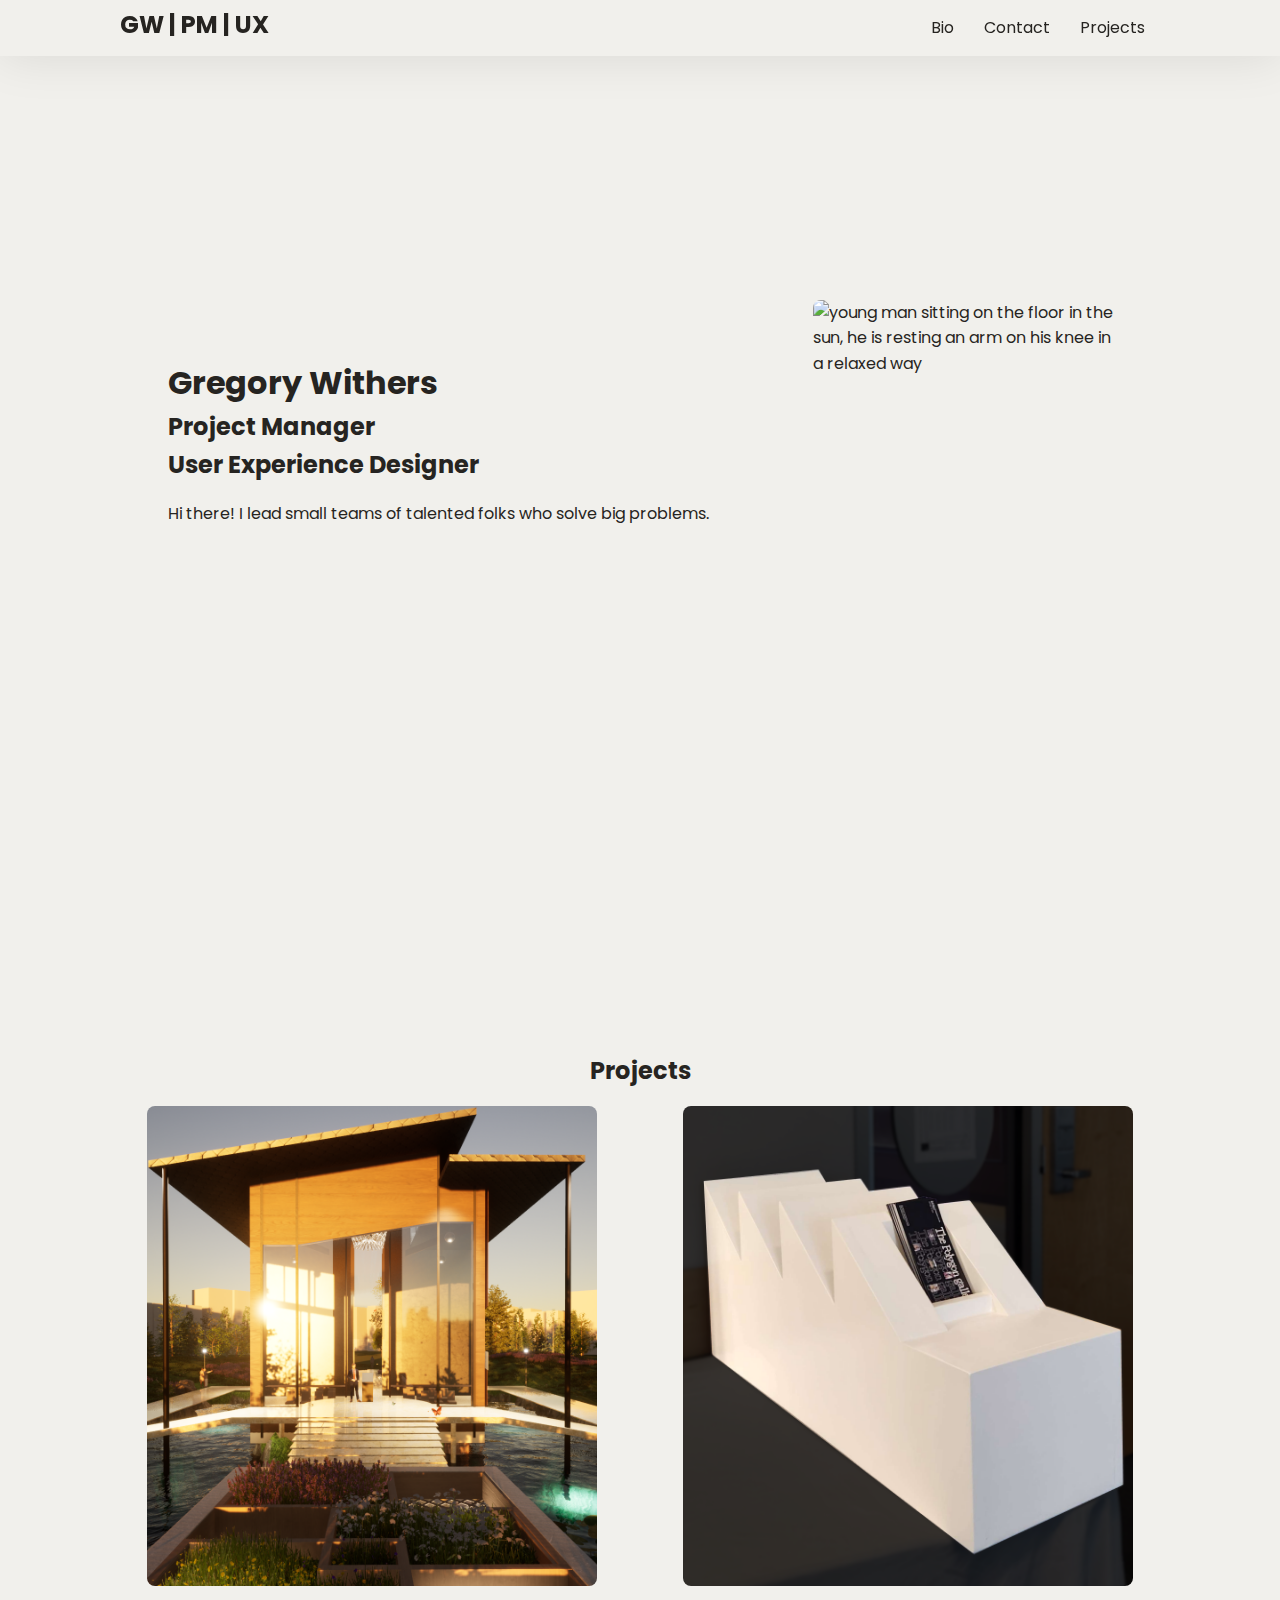
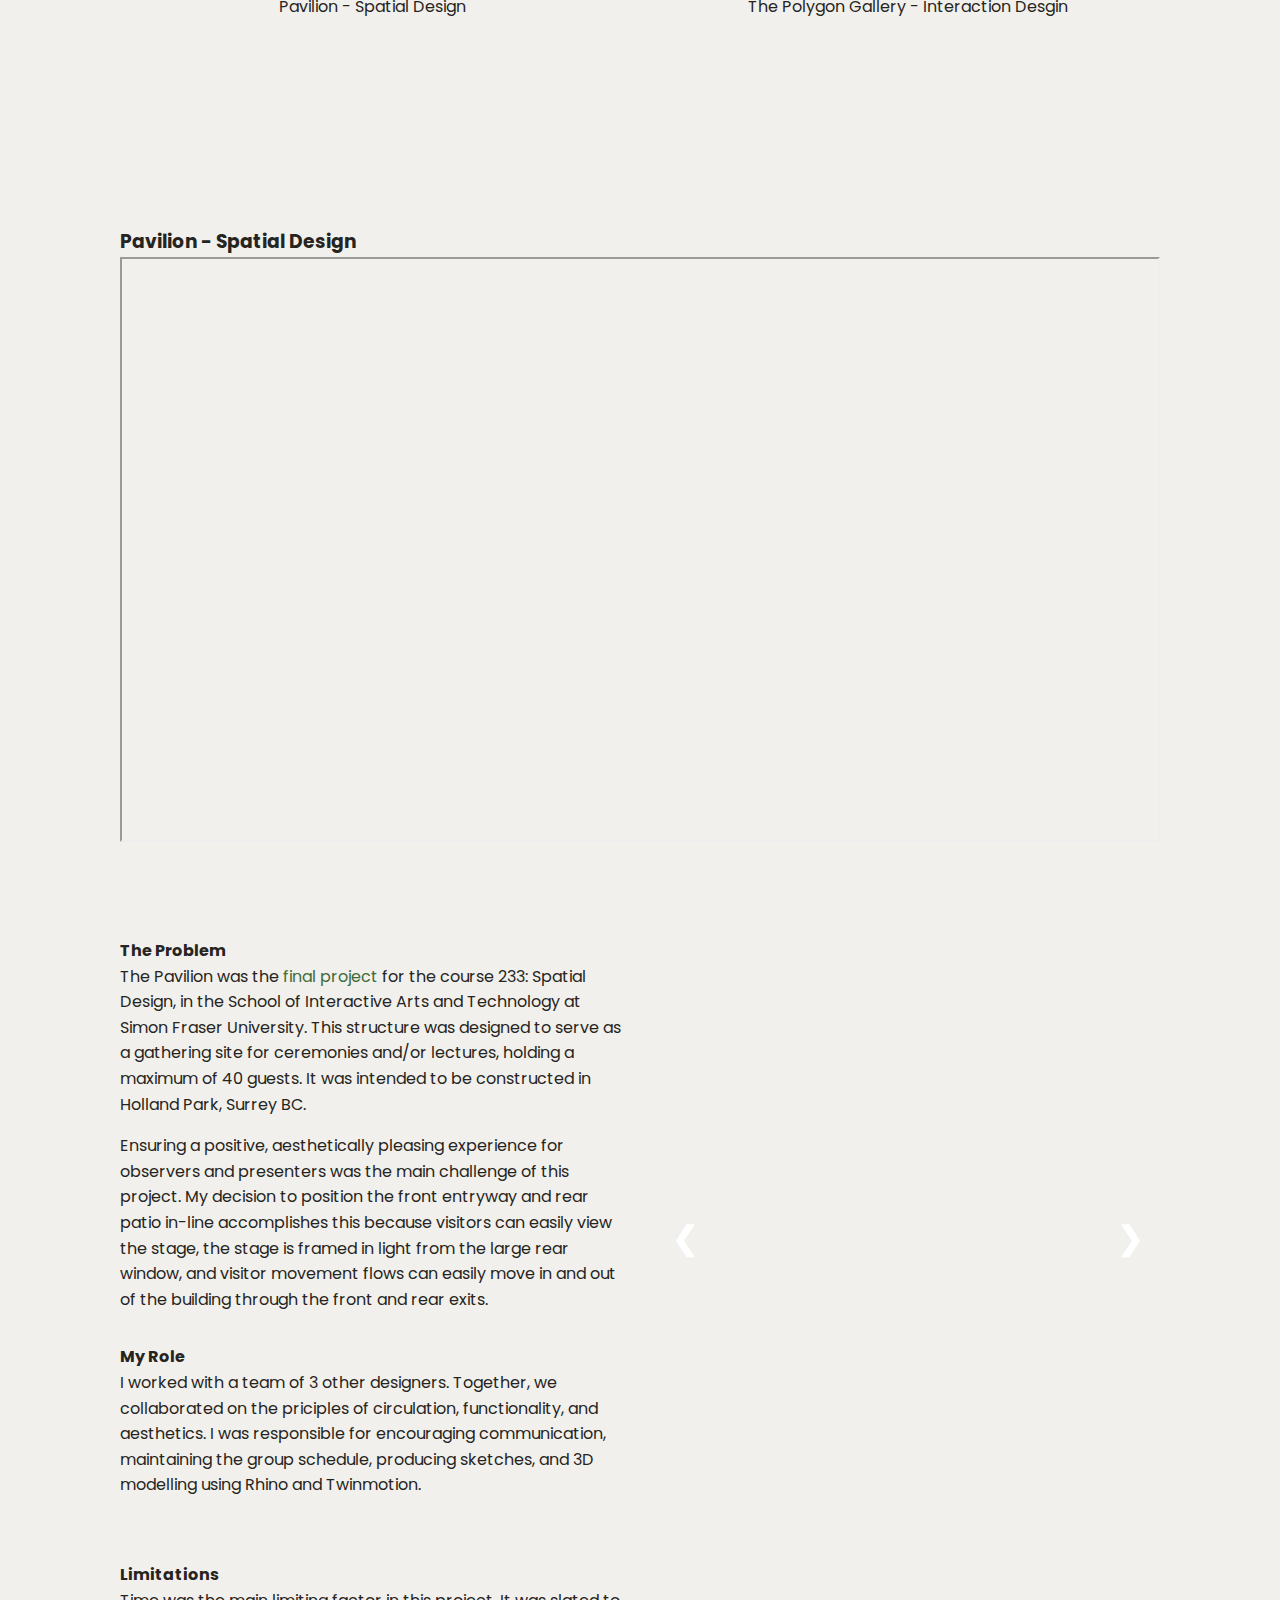
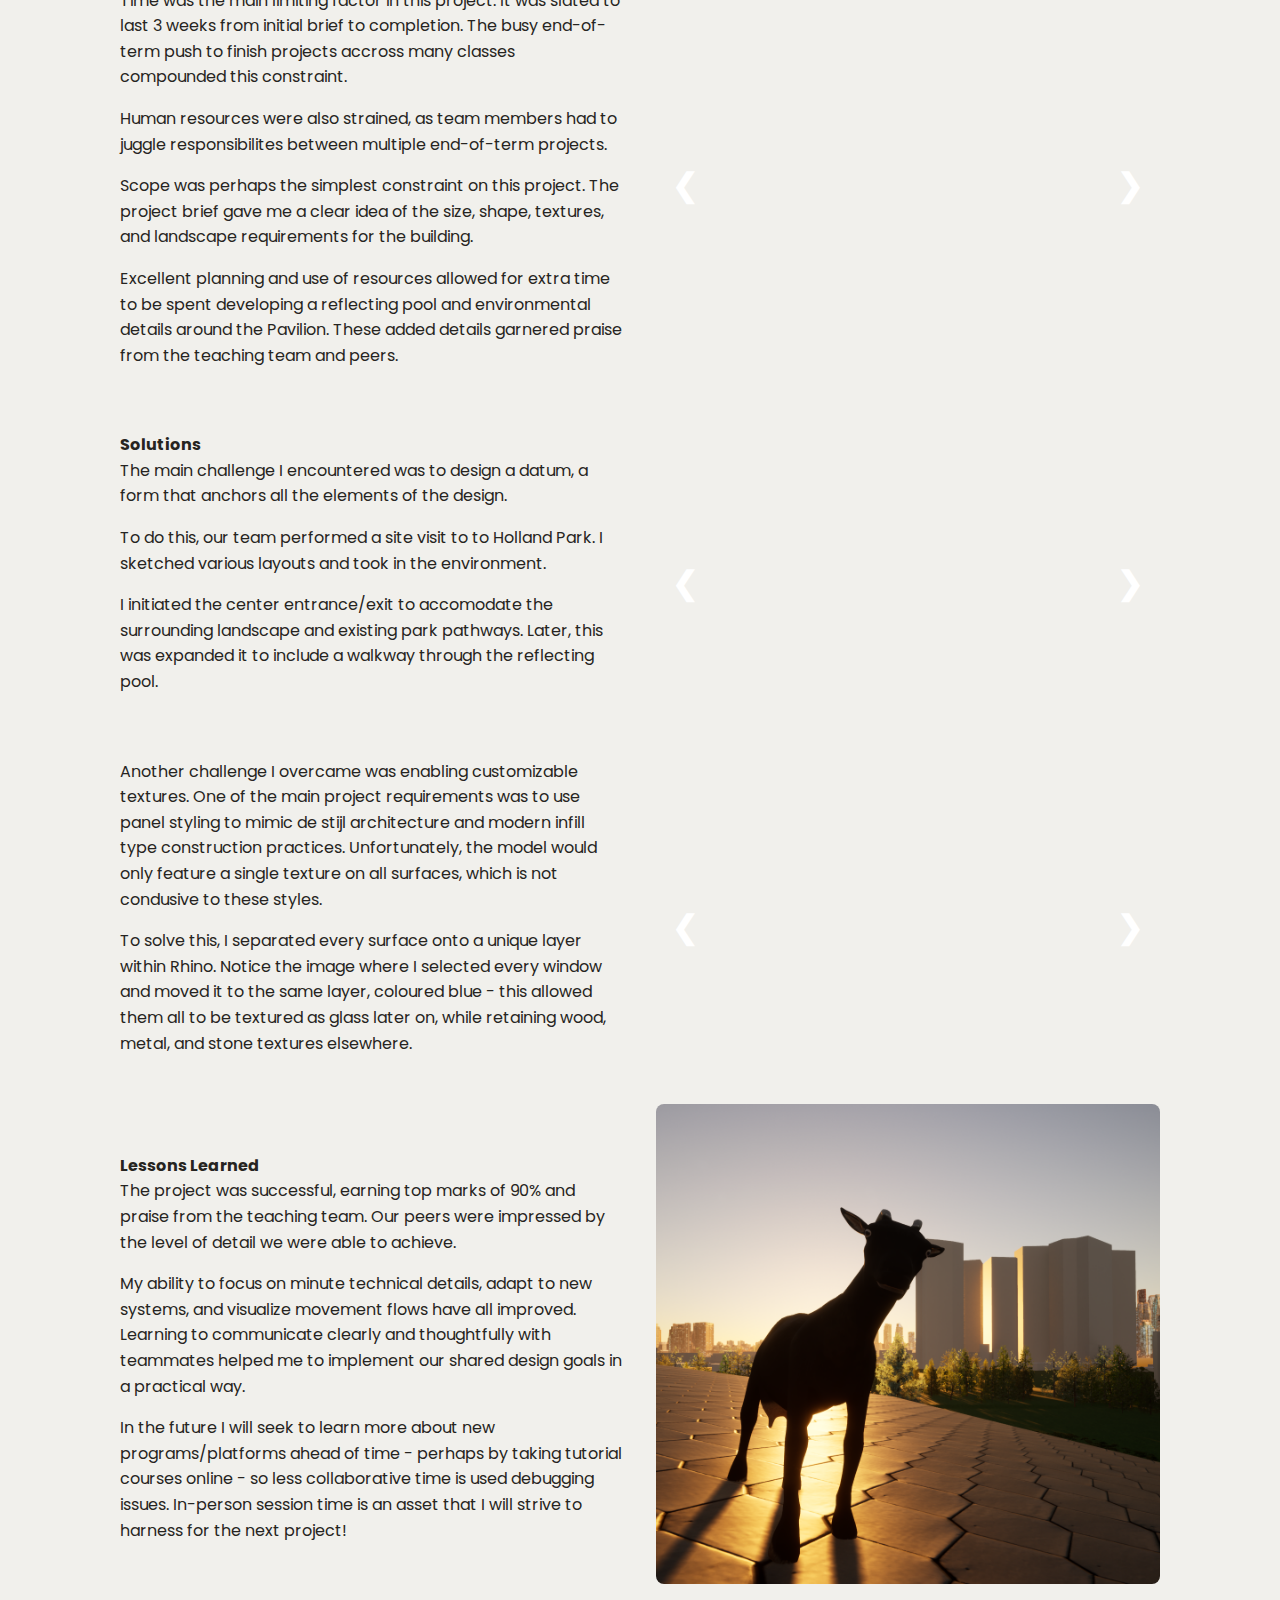
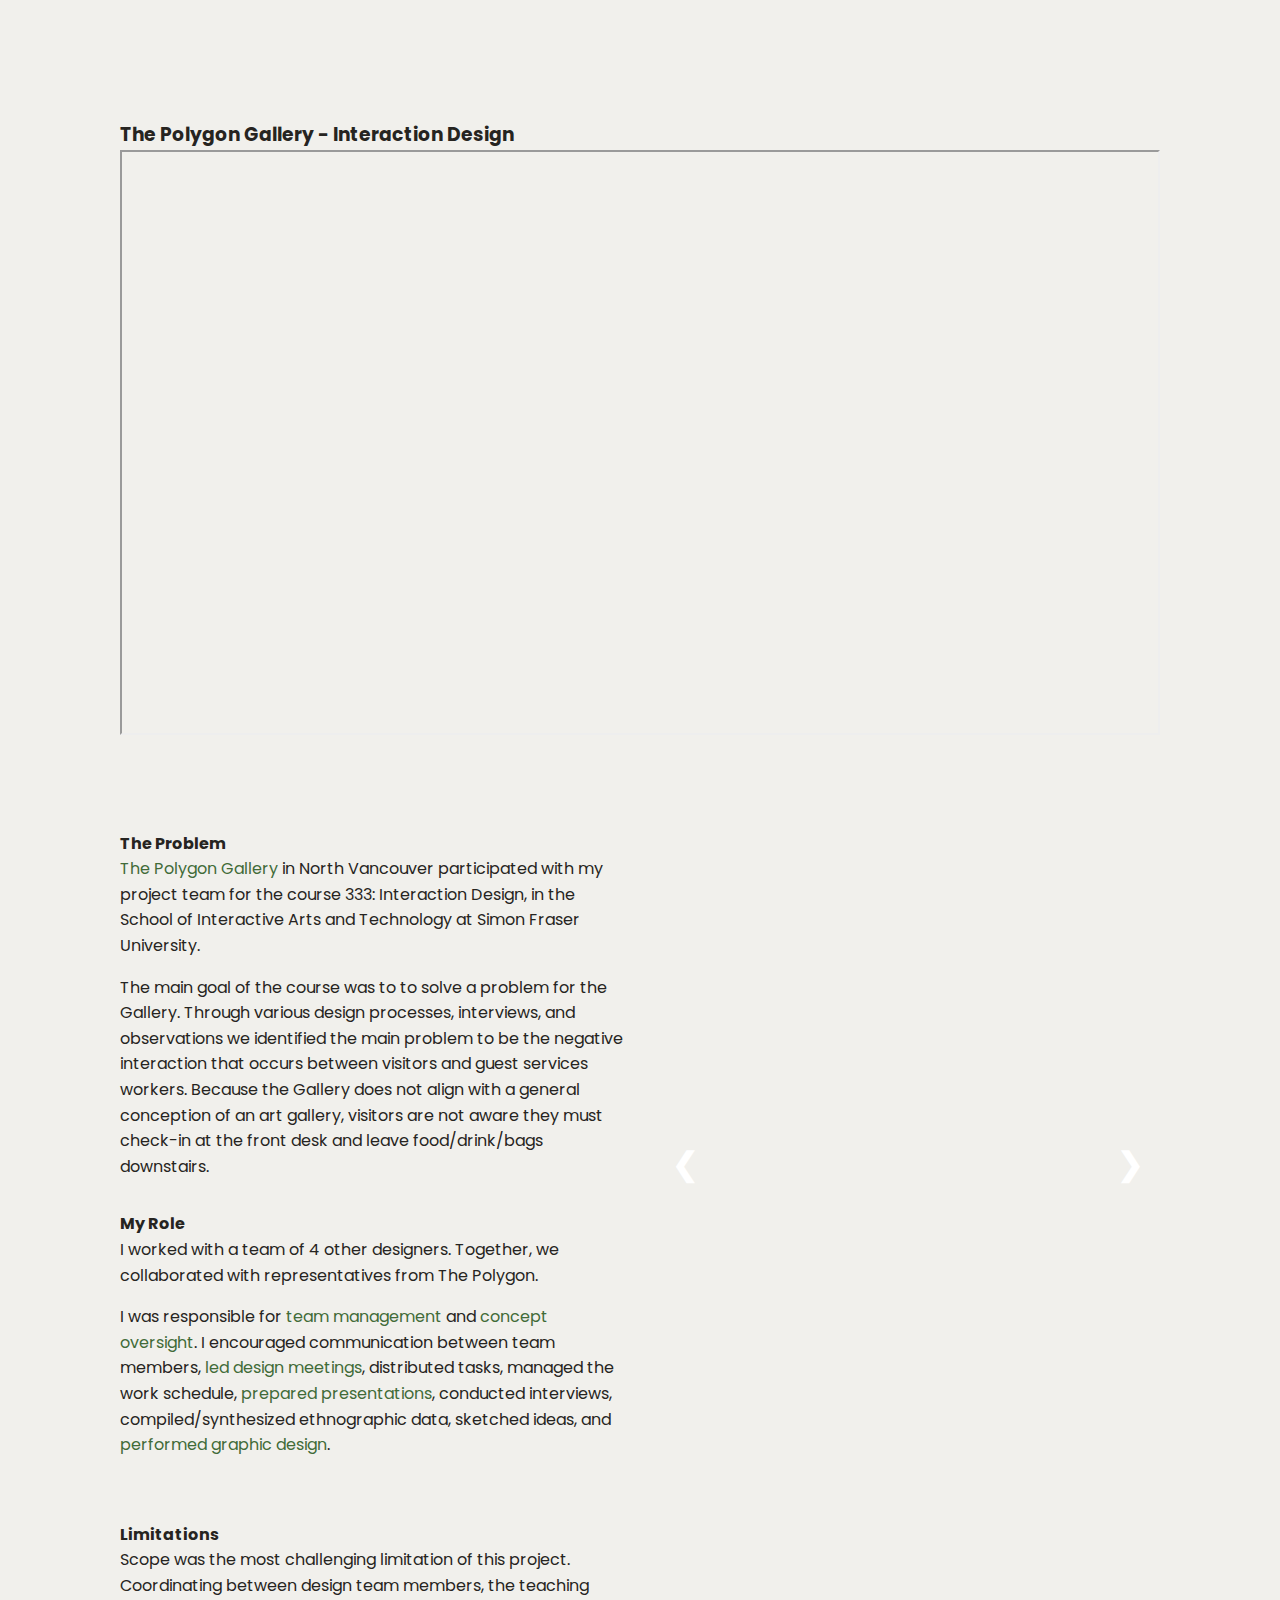
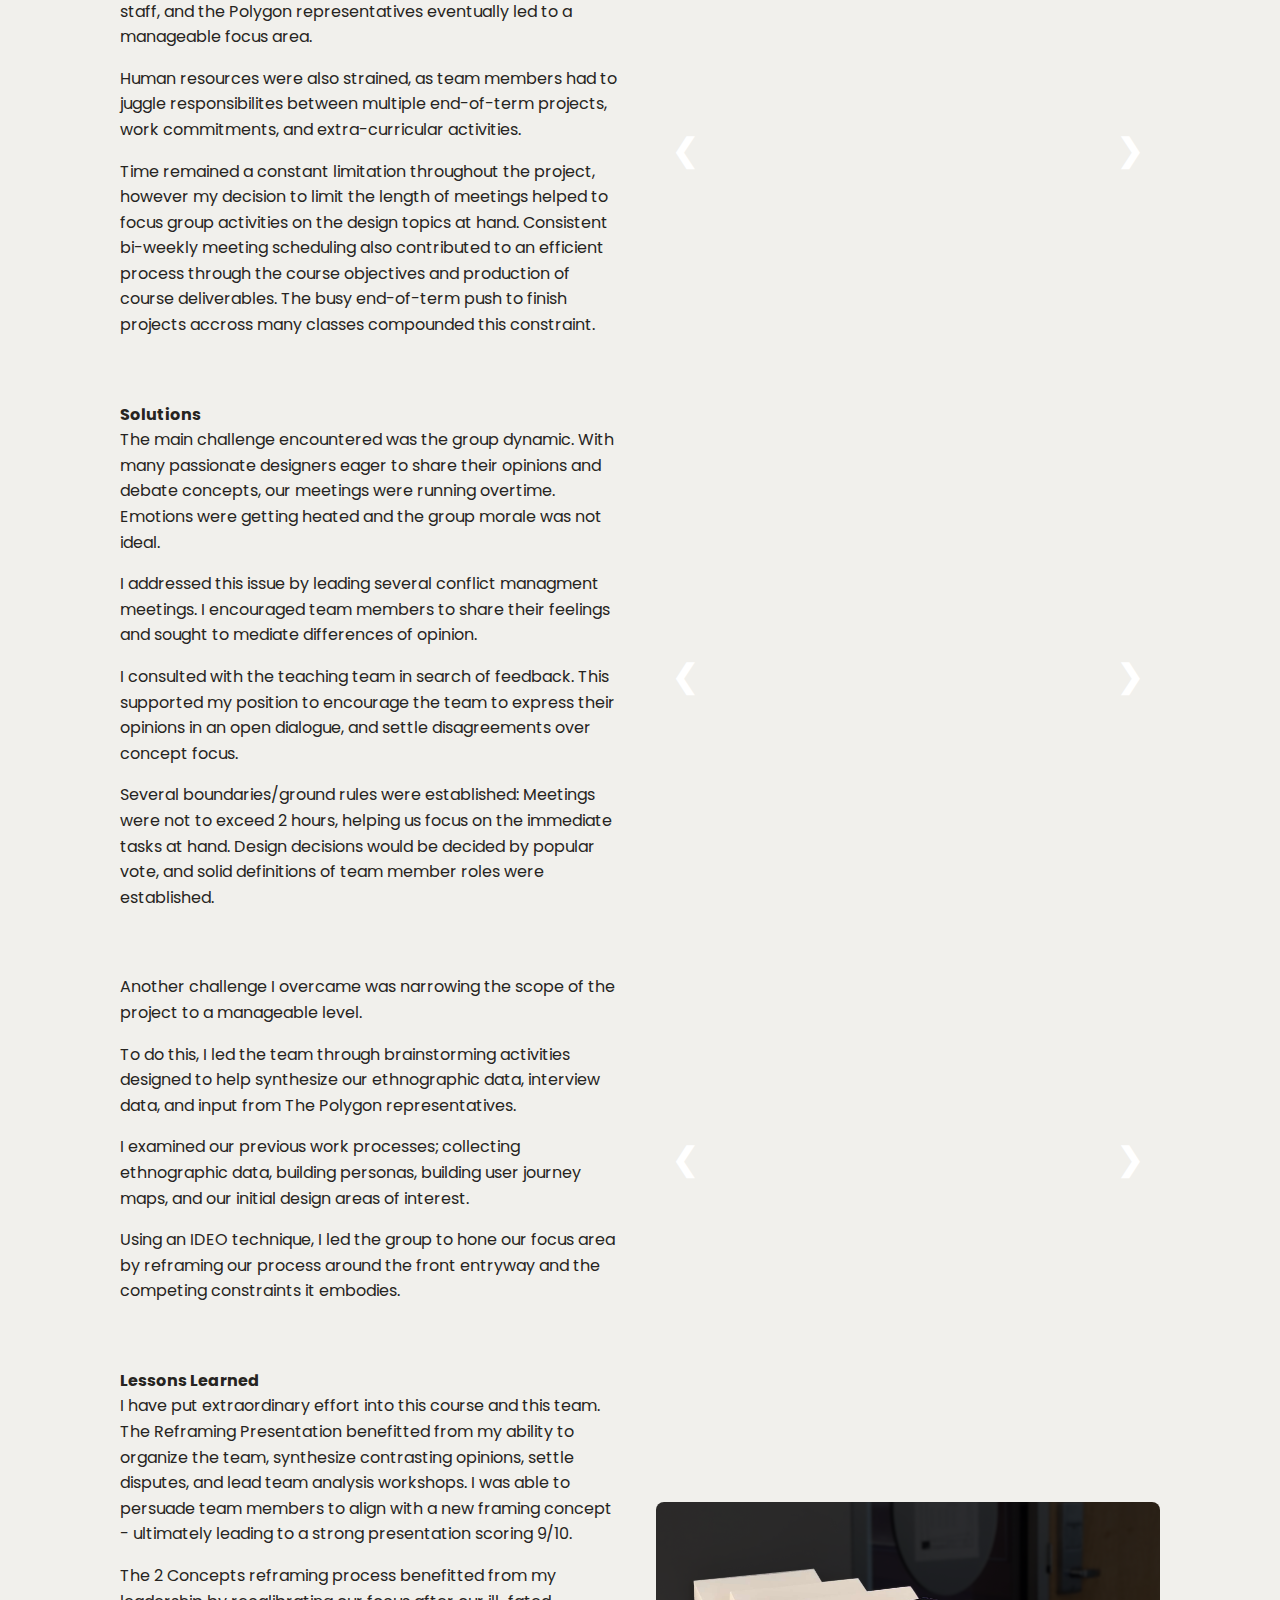
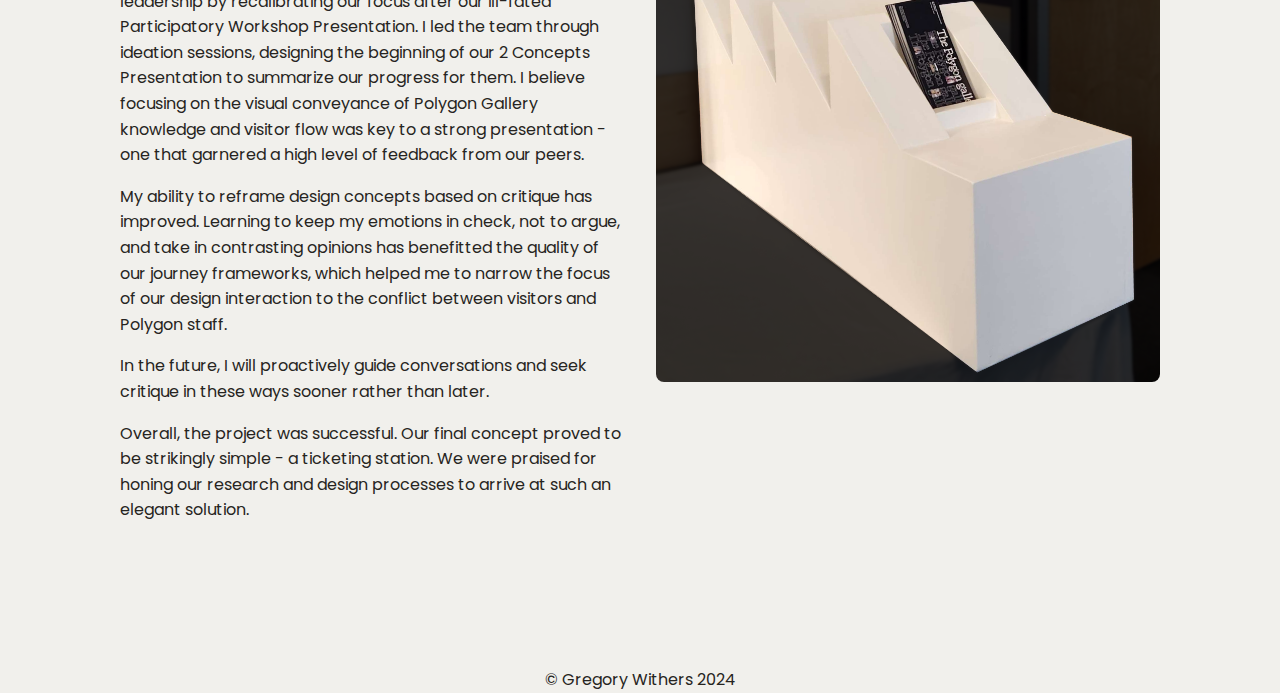
==== commit 5a13a988: "remove old files and link to new pdf on index" ====
--- a/index.html
+++ b/index.html
@@ -1,17 +1,19 @@
 <!-- 
-    Greg Withers Portfolio
+    Final Portfolio
     IAT 339 Project 03
-    Final Project
+    Gregory Withers 301382375
     13 April 2023
-
-    To Do:
-    - Verify all HTML, CSS, JS
-    - Verify on IE, FF
-    - Verify on phone, ipad, etc.
-    - Clean-up & comment code
-
-    References link is in the footer, see citations.html
+    Professor Peter Loo
+    Assistant Kimia Aghaei
+
+    References, Style Guide, and Github Repo links are in the footer.
     
+    Validation Note:
+    The background CSS function used to create an underline animation on in-text links reports as an error with W3C CSS Validation Service, however I found a post saying this is due to some sort of error in the validator itself due to the use of variables. It is slated to be updated. Please ignore that error message. All other errors have been rectified. 
+
+    Please see this link for more details if needed: https://github.com/tailwindlabs/tailwindcss/issues/5349
+
+    Site has also been tested on Firefox and Edge and functions as intended. 
 -->
 
 <!DOCTYPE html>
@@ -21,7 +23,7 @@
     <meta http-equiv="X-UA-Compatible" content="IE=edge">
     <meta name="viewport" content="width=device-width, initial-scale=1.0">
 
-    <link rel="stylesheet" href="/css/style.css">
+    <link rel="stylesheet" href="css/style.css">
 
     <title>Portfolio - GW | PM | UX</title>
 </head>
@@ -39,24 +41,24 @@
                 <ul>
                     <li><a href="bio.html">Bio</a></li>
                     <li><a href="contact.html">Contact</a></li>
-                    <li><a href="index.html#projects">Projects</a></li>
+                    <li><a href="references/Gregory Withers - PORTFOLIO PM & UX - September 2024-compressed.pdf" target="_blank">Projects</a></li>
                 </ul>
             </nav>
 
-        <!-- STICKY HEADER HERE -->
-        <div id="sticky-header">
-            <div class="container">
-                <nav>
-                    <div class="logo">
-                        <a href="index.html">GW | PM | UX</a></div>
-                    <ul>
-                        <li><a href="bio.html">Bio</a></li>
-                        <li><a href="contact.html">Contact</a></li>
-                        <li><a href="index.html#projects">Projects</a></li>
-                    </ul>
-                </nav>
+            <!-- STICKY HEADER HERE -->
+            <div id="sticky-header">
+                <div class="container">
+                    <nav>
+                        <div class="logo">
+                            <a href="index.html">GW | PM | UX</a></div>
+                        <ul>
+                            <li><a href="bio.html">Bio</a></li>
+                            <li><a href="contact.html">Contact</a></li>
+                            <li><a href="references/Gregory Withers - PORTFOLIO PM & UX - September 2024-compressed.pdf" target="_blank">Projects</a></li>
+                        </ul>
+                    </nav>
+                </div>
             </div>
-        </div>
 
             <!-- Hero Content HERE -->
             <div class="showcase-content">
@@ -65,17 +67,20 @@
                     <h2 class="myRole"> Project Manager</h2>
                     <h2 class="myRole">User Experience Designer</h2>
 
+                    <!-- Tagline, something short and catchy -->
                     <p class="my-1">
-                        Hi there! I'm Greg. I solve problems using design thinking. 
+                        Hi there! I lead small teams of talented folks who solve big problems. 
                     </p>
 
-                    <div class="btn-stack">
-                        <a href="contact.html" class="btn-primary">Contact</a>
+                    <!-- Quick action buttons here -->
+                    <!-- <div class="btn-stack">
+                        <a href="contact.html" class="btn-secondary">Contact</a>
                         <a href="#projects" class="btn-secondary">Projects</a>
-                        <a href="references/RESUME_Gregory_Withers_Project_Manager.pdf" download class="btn-tertiary">Resume</a>
-                    </div>
-                </div>
-
+                        <a href="references/Gregory Withers - PORTFOLIO PM & UX - September 2024-compressed.pdf" download class="btn-secondary">Resume</a>
+                    </div> -->
+                </div>
+
+                <!-- Profile picture here -->
                 <img class="hero-image" src="img/greg/GW_self_portrait.jpg" alt="young man sitting on the floor in the sun, he is resting an arm on his knee in a relaxed way">
 
                 <!-- Tracker div for page scroll thru the hero section -->
@@ -85,11 +90,14 @@
         </div>
     </header>
 
-        <!-- Main Content begins here -->
+        <!-- Main project links here -->
         <div class="container projects" id="projects">
             <h2 class="project-title">Projects</h2>
 
+            <!-- thumbnail container -->
             <div class="project-grid">
+
+                <!-- Project 1 -->
                 <div class="column">
                     <a class="thumb-link" href="#project1">
                         <img class="thumb" src="img/pavilion/pavilion_final_rear_window.png" alt="rendering of a modern pavilion building at sunset. It has large windows, a slanted roof, a rooftop garden, and water features">
@@ -97,6 +105,7 @@
                     Pavilion - Spatial Design
                 </div>
 
+                <!-- Project 2 -->
                 <div class="column">
                     <a class="thumb-link" href="#project2">
                         <img class="thumb" src="img/polygon/cropped/polygon_final_ticket_station.png" alt="poster showcasing some of the exhibits at The Polygon Gallery in North Vancouver, the building architecture is modern and stylish">
@@ -134,7 +143,8 @@
                             I worked with a team of 3 other designers. Together, we collaborated on the priciples of circulation, functionality, and aesthetics. I was responsible for encouraging communication, maintaining the group schedule, producing sketches, and 3D modelling using Rhino and Twinmotion. 
                         </p>
                     </div>
-
+                    
+                    <!-- Slideshow goes here, show datum line, front/rear entries, flow -->                  
                     <div class="right">
                         <div class="slideshow-container">
                             <div class="mySlides1">
@@ -152,8 +162,6 @@
                             <a class="prev" onclick="plusSlides(-1, 0)">&#10094;</a>
                             <a class="next" onclick="plusSlides(1, 0)">&#10095;</a>
                           </div>
-
-                        <!-- Slideshow goes here, show datum line, front/rear entries, flow -->                  
                     </div>
                 </div>
 
@@ -175,6 +183,7 @@
                             Excellent planning and use of resources allowed for extra time to be spent developing a reflecting pool and environmental details around the Pavilion. These added details garnered praise from the teaching team and peers. 
                         </p>
                     </div>
+
                     <div class="right">
                         <!-- Slideshow goes here, show reflecting pool images-->
                         <div class="slideshow-container">
@@ -213,9 +222,8 @@
                         <p class="my-1">
                             I initiated the center entrance/exit to accomodate the surrounding landscape and existing park pathways. Later, this was expanded it to include a walkway through the reflecting pool. 
                         </p>
-
- 
-                    </div>
+                    </div>
+                    
                     <div class="right">
                         <!-- Slideshow goes here, show planning images, drawings, to model, to, render etc.-->
                         <div class="slideshow-container">
@@ -253,6 +261,7 @@
                         </p>
                 
                     </div>
+
                     <div class="right">
                         <!-- Slideshow goes here, show planning images, drawings, to model, to, render etc.-->
                
@@ -346,7 +355,6 @@
                     </div>
                     <div class="right">
                         
-                        
                         <!-- Slideshow goes here-->
                         <div class="slideshow-container">
                             <div class="mySlides5">
@@ -377,8 +385,8 @@
                         <p class="my-1">
                             Time remained a constant limitation throughout the project, however my decision to limit the length of meetings helped to focus group activities on the design topics at hand. Consistent bi-weekly meeting scheduling also contributed to an efficient process through the course objectives and production of course deliverables. The busy end-of-term push to finish projects accross many classes compounded this constraint.
                         </p>
-                      
-                    </div>
+                    </div>
+
                     <div class="right">
                         <!-- Slideshow goes here, show scheduling evidence-->
                         <div class="slideshow-container">
@@ -391,7 +399,7 @@
                             </div>
                         
                             <div class="mySlides6">
-                                <img src="img/polygon/polygon_thumb.png" style="width:100%" alt="polygon poster showcasing the architecture and recent exhibitions">
+                                <img src="img/polygon/polygon_emelia_journey.png" style="width:100%" alt="polygon poster showcasing the architecture and recent exhibitions">
                             </div>
                         
                             <a class="prev" onclick="plusSlides(-1, 5)">&#10094;</a>
@@ -421,9 +429,8 @@
                         <p class="my-1">
                             Several boundaries/ground rules were established: Meetings were not to exceed 2 hours, helping us focus on the immediate tasks at hand. Design decisions would be decided by popular vote, and solid definitions of team member roles were established. 
                         </p>
-            
-
-                    </div>
+                    </div>
+
                     <div class="right">
                         <!-- Slideshow goes here, show planning images, drawings, to model, to, render etc.-->
                         <div class="slideshow-container">
@@ -463,8 +470,8 @@
                         <p class="my-1">
                             Using an IDEO technique, I led the group to hone our focus area by reframing our process around the front entryway and the competing constraints it embodies.
                         </p>
-                
-                    </div>
+                    </div>
+
                     <div class="right">
                         <!-- Slideshow goes here, show planning images, drawings, to model, to, render etc.-->
             
@@ -495,7 +502,6 @@
                     </div>
                 </div>
                 
-                
                 <!-- Row 5 -->
                 <!-- How did the project go? What feedback did you recieve? Metrics? What would I do differently next time? -->
                 <div class="flow-row">
@@ -528,22 +534,17 @@
                 </div>
             </div>
         </div>
-
-       
-  
 
     <!-- Footer Content Here -->
     <footer class="container footer">
         <div>
-            &#169; Gregory Withers 2023 | <a href="citations.html">References</a> | <a href="styleguide.html">Style Guide</a> | <a href="https://github.com/electricBeard/portfolio">Git</a>
+            &#169; Gregory Withers 2024
         </div>
     </footer>
 
 <!-- JS HERE -->
-<script src="/js/observer.js"></script>
-<script src="/js/slideshow.js"></script>
-
-
+<script src="js/observer.js"></script>
+<script src="js/slideshow.js"></script>
 
 </body>
 </html>--- a/css/style.css
+++ b/css/style.css
@@ -1 +1 @@
-@import"https://fonts.googleapis.com/css2?family=Poppins:wght@100;300;400;700;900&display=swap";@import"https://fonts.googleapis.com/css2?family=Open+Sans:wght@300;400;700&display=swap";*{box-sizing:border-box;margin:0;padding:0}body{background-color:#f3ead8;font-family:Poppins,Open Sans,Helvetica,Arial,sans-serif;line-height:1.6;color:#333}img{border-radius:8px;height:30rem;-o-object-fit:cover;object-fit:cover;-o-object-position:top;object-position:top;max-width:100%}a{background:linear-gradient(#70823E 0 0) bottom left/var(--underline-width, 0%) .1em no-repeat;color:#70823e;text-decoration:none;transition:background-size .5s}a:hover{--underline-width: 100%}p{max-width:38rem}#projects{padding-top:100px;margin-top:-100px}#project1{padding-top:100px;margin-top:-100px}#project2{padding-top:100px;margin-top:-100px}.showcase{background-color:#f3ead8;color:#333;margin-bottom:6rem}.showcase nav{display:flex;align-items:center;justify-content:space-between}.showcase nav a{text-decoration:none;color:#333;transition:color .25s}.showcase nav a:hover{color:#70823e}.showcase nav a:hover{--underline-width: 0}.showcase nav ul{display:flex;list-style:none}.showcase nav li{padding:15px}.showcase nav .logo{font-family:Poppins,Open Sans,Helvetica,Arial,sans-serif;font-weight:bold;font-size:1.5rem;line-height:1.2;margin-bottom:.25rem}.showcase .hero{padding-right:1.5rem;margin-right:5rem}.showcase .hero-image{height:300px;width:300px}.showcase-content{height:100vh;display:flex;align-items:center;justify-content:center;padding-bottom:7rem}.showcase-content img{width:50%}#sticky-header{position:fixed;top:0;left:0;width:100%;box-shadow:0 0 50px rgba(0,0,0,.1);z-index:1;background-color:#f3ead8;color:#333}#sticky-header nav{display:flex;align-items:center;justify-content:space-between}#sticky-header nav a{text-decoration:none;color:#333;transition:color .25s}#sticky-header nav a:hover{color:#70823e}#sticky-header nav ul{display:flex;list-style:none}#sticky-header nav li{padding:15px}.guide-grid{display:grid;grid-template-columns:1fr 1fr 1fr;-moz-column-gap:3rem;column-gap:3rem}.guide-grid .column,.guide-grid .right,.guide-grid .middle,.guide-grid .left{width:100%;display:flex;flex-direction:column;justify-content:flex-start;margin-top:1rem;margin-bottom:10rem;padding:0}.guide-grid .column p,.guide-grid .right p,.guide-grid .middle p,.guide-grid .left p{margin:1rem 0}.guide-grid .column .container,.guide-grid .right .container,.guide-grid .middle .container,.guide-grid .left .container{margin:0}.guide-grid .example-showcase{background-color:#f3ead8;color:#333;display:flex;flex-direction:column;height:40%}.guide-grid .example-showcase .logo{margin-top:1rem;margin-bottom:1rem}.guide-grid .example-showcase nav{display:flex;flex-direction:column;align-items:left;justify-content:space-between}.guide-grid .example-showcase nav a{text-decoration:none;color:#333;transition:color .25s}.guide-grid .example-showcase nav a:hover{color:#70823e}.guide-grid .example-showcase nav ul{display:flex;flex-direction:column;align-items:left;list-style:none}.guide-grid .example-showcase nav li{padding:0}.font-box{display:flex;flex-direction:column;align-items:left;justify-self:flex-start}.example-font-1{font-family:Poppins}.example-font-2{font-family:Open Sans}.example-font-3{font-family:Helvetica}.example-font-4{font-family:Arial}.example-colour-0,.example-colour-6,.example-colour-5,.example-colour-4,.example-colour-3,.example-colour-2,.example-colour-1{background-color:gray;border-radius:8px;padding:1rem;margin:.5rem 0}.example-colour-1{background-color:#70823e}.example-colour-2{background-color:#dfcf99}.example-colour-3{background-color:#e0b44a}.example-colour-4{background-color:#d8853f}.example-colour-5{background-color:#f3ead8}.example-colour-6{background-color:#866c5a}.example-list{padding:0;margin-left:0;display:flex;flex-direction:column;justify-content:left;align-items:left}.example-nav a{text-decoration:none;color:#333;transition:color .25s}.example-nav a:hover{color:#70823e}.bio-grid{display:grid;grid-template-columns:2fr 1fr}.project-grid{display:grid;grid-template-columns:1fr 1fr;-moz-column-gap:2rem;column-gap:2rem;margin-bottom:10rem}.project-grid .column,.project-grid .guide-grid .left,.guide-grid .project-grid .left,.project-grid .guide-grid .middle,.guide-grid .project-grid .middle,.project-grid .guide-grid .right,.guide-grid .project-grid .right{display:flex;flex-direction:column;justify-content:center;align-items:center;margin-bottom:3rem}.project-title{text-align:center;margin-bottom:1rem}.project-flow{display:flex;flex-direction:column;margin-bottom:6rem}.project-flow .flow-row{display:grid;grid-template-columns:1fr 1fr;-moz-column-gap:2rem;column-gap:2rem;margin-bottom:2rem;align-items:center}.project-flow .flow-row h4{position:relative;bottom:-1rem}.thumb{justify-content:center;max-width:450px;transition:transform .5s}.thumb:hover{transform:scale(0.95);--underline-width: 0}.thumb-link:hover{--underline-width: 0}.slideshow-container{max-width:1000px;position:relative;margin:auto}.mySlides1,.mySlides2,.mySlides3,.mySlides4,.mySlides5,.mySlides6,.mySlides7,.mySlides8{display:none}.prev,.next{cursor:pointer;position:absolute;top:50%;width:auto;margin-top:-22px;padding:16px;color:#fff;font-size:2rem;font-weight:bold;transition:.6s ease;border-radius:0 3px 3px 0;-webkit-user-select:none;-moz-user-select:none;user-select:none}.next{right:0;border-radius:3px 0 0 3px}.prev:hover,.next:hover{background-color:#f1f1f1;color:#000;--underline-width: 0}.text{color:#f2f2f2;padding:8px 12px;position:absolute;bottom:8px;width:100%;text-align:center}.dot{cursor:pointer;height:15px;width:15px;margin:0 2px;background-color:#bbb;border-radius:50%;display:inline-block;transition:background-color .6s ease}.active,.dot:hover{background-color:#717171}.fade{animation-name:fade;animation-duration:1.5s}@keyframes fade{from{opacity:.4}to{opacity:1}}.bio-box{margin-bottom:5rem}.bio-box ul{margin-left:2rem;margin-bottom:2rem}.video-box{display:flex;flex-direction:column;position:relative;overflow:hidden;width:100%;padding-top:56.25%;margin-bottom:5rem}iframe{position:absolute;top:0;left:0;bottom:0;right:0;width:100%;height:100%}.social-links{display:flex;justify-content:space-between;width:75%}.container{max-width:1100px;padding:0 30px;margin:0 auto;overflow:auto}.container .contact-info{display:flex;flex-direction:column;justify-content:space-between;align-items:center}textarea{width:100%;padding:20px 20px}.text-entry{width:75%;margin-top:1rem;margin-bottom:15rem}footer{text-align:center}#pixel-to-watch{position:absolute;width:1px;height:1px;top:100px;left:0}.references{margin-bottom:5rem}.m-1{margin:1rem}.my-1{margin:1rem 0}.p-1{padding:1rem}.py-1{padding:1rem 0}.m-2{margin:2rem}.my-2{margin:2rem 0}.p-2{padding:2rem}.py-2{padding:2rem 0}.m-3{margin:3rem}.my-3{margin:3rem 0}.p-3{padding:3rem}.py-3{padding:3rem 0}.m-4{margin:4rem}.my-4{margin:4rem 0}.p-4{padding:4rem}.py-4{padding:4rem 0}.m-5{margin:5rem}.my-5{margin:5rem 0}.p-5{padding:5rem}.py-5{padding:5rem 0}.btn-tertiary,.btn-secondary,.btn-primary{display:inline-block;border-radius:5px;padding:8px 20px;margin:3px;max-width:500px;transition:transform .5s}.btn-tertiary:hover,.btn-secondary:hover,.btn-primary:hover{transform:scale(0.95);cursor:pointer;--underline-width: 0}.btn-primary{background-color:#70823e;color:#fff}.btn-secondary{background-color:#94ab52;color:#fff}.btn-tertiary{background-color:#b0c17e;color:#fff}.btn-stack{display:flex;flex-direction:row;justify-content:flex-start;align-items:start}.button-box{max-width:75%}.img-link{-o-object-fit:cover;object-fit:cover;max-width:200px;max-height:200px;transition:transform .5s}.img-link:hover{transform:scale(0.95);--underline-width: 0}@media(max-width: 500px){.thumb{max-width:100%}}@media(max-width: 700px){.showcase .logo{white-space:nowrap}.showcase nav{display:flex;flex-direction:column}.showcase .hero{padding-left:0;padding-right:0;margin-left:0;margin-right:0}.showcase .hero .myRole{margin-top:1rem}.showcase .btn-stack{margin-top:4rem}.showcase-content{text-align:center}.showcase-content img{display:none}.btn-stack{display:flex;flex-direction:column;justify-content:space-evenly;align-items:center}.btn-primary,.btn-secondary,.btn-tertiary{width:100%}.guide-grid{display:grid;grid-template-columns:1fr}.social-links{flex-direction:column;justify-content:space-around;align-items:center;height:250px}}@media(max-width: 800px){.project-flow{display:flex;flex-direction:column;margin-bottom:6rem}.project-flow .flow-row{display:grid;grid-template-columns:1fr;-moz-column-gap:2rem;column-gap:2rem;margin-bottom:2rem}.bio-grid{display:grid;grid-template-columns:1fr}.hero-image{display:none}}@media(max-width: 950px){.project-grid{display:flex;flex-direction:column}}/*# sourceMappingURL=style.css.map */+@import"https://fonts.googleapis.com/css2?family=Poppins:wght@100;300;400;700;900&display=swap";@import"https://fonts.googleapis.com/css2?family=Open+Sans:wght@300;400;700&display=swap";*{box-sizing:border-box;margin:0;padding:0}body{background-color:#f1f0ec;font-family:Poppins,Open Sans,Helvetica,Arial,sans-serif;line-height:1.6;color:#262421}img{border-radius:8px;height:30rem;-o-object-fit:cover;object-fit:cover;-o-object-position:top;object-position:top;max-width:100%}a{background:linear-gradient(#416B38 0 0) bottom left/var(--underline-width, 0%) .1em no-repeat;color:#416b38;text-decoration:none;transition:background-size .5s}a:hover{--underline-width: 100%}p{max-width:38rem}#projects{padding-top:100px;margin-top:-100px}#project1{padding-top:100px;margin-top:-100px}#project2{padding-top:100px;margin-top:-100px}.showcase{background-color:#f1f0ec;color:#262421;margin-bottom:6rem}.showcase nav{display:flex;align-items:center;justify-content:space-between}.showcase nav a{text-decoration:none;color:#262421;transition:color .25s}.showcase nav a:hover{color:#416b38}.showcase nav a:hover{--underline-width: 0}.showcase nav ul{display:flex;list-style:none}.showcase nav li{padding:15px}.showcase nav .logo{font-family:Poppins,Open Sans,Helvetica,Arial,sans-serif;font-weight:bold;font-size:1.5rem;line-height:1.2;margin-bottom:.25rem}.showcase .hero{padding-right:1.5rem;margin-right:5rem}.showcase .hero-image{height:300px;width:300px}.showcase-content{height:100vh;display:flex;align-items:center;justify-content:center;padding-bottom:7rem}.showcase-content img{width:50%}#sticky-header{position:fixed;top:0;left:0;width:100%;box-shadow:0 0 50px rgba(0,0,0,.1);z-index:1;background-color:#f1f0ec;color:#262421}#sticky-header nav{display:flex;align-items:center;justify-content:space-between}#sticky-header nav a{text-decoration:none;color:#262421;transition:color .25s}#sticky-header nav a:hover{color:#416b38}#sticky-header nav ul{display:flex;list-style:none}#sticky-header nav li{padding:15px}.guide-grid{display:grid;grid-template-columns:1fr 1fr 1fr;-moz-column-gap:3rem;column-gap:3rem}.guide-grid .column,.guide-grid .right,.guide-grid .middle,.guide-grid .left{width:100%;display:flex;flex-direction:column;justify-content:flex-start;margin-top:1rem;margin-bottom:10rem;padding:0}.guide-grid .column p,.guide-grid .right p,.guide-grid .middle p,.guide-grid .left p{margin:1rem 0}.guide-grid .column .container,.guide-grid .right .container,.guide-grid .middle .container,.guide-grid .left .container{margin:0}.guide-grid .example-showcase{background-color:#f1f0ec;color:#262421;display:flex;flex-direction:column;height:40%}.guide-grid .example-showcase .logo{margin-top:1rem;margin-bottom:1rem}.guide-grid .example-showcase nav{display:flex;flex-direction:column;align-items:start;justify-content:space-between}.guide-grid .example-showcase nav a{text-decoration:none;color:#262421;transition:color .25s}.guide-grid .example-showcase nav a:hover{color:#416b38}.guide-grid .example-showcase nav ul{display:flex;flex-direction:column;align-items:start;list-style:none}.guide-grid .example-showcase nav li{padding:0}.font-box{display:flex;flex-direction:column;align-items:start;justify-self:flex-start}.example-font-1{font-family:Poppins}.example-font-2{font-family:Open Sans}.example-font-3{font-family:Helvetica}.example-font-4{font-family:Arial}.example-colour-0,.example-colour-6,.example-colour-5,.example-colour-4,.example-colour-3,.example-colour-2,.example-colour-1{background-color:gray;border-radius:8px;padding:1rem;margin:.5rem 0}.example-colour-1{background-color:#416b38}.example-colour-2{background-color:#dfcf99}.example-colour-3{background-color:#e0b44a}.example-colour-4{background-color:#d8853f}.example-colour-5{background-color:#f1f0ec}.example-colour-6{background-color:#866c5a}.example-list{padding:0;margin-left:0;display:flex;flex-direction:column;justify-content:left;align-items:start}.example-nav a{text-decoration:none;color:#262421;transition:color .25s}.example-nav a:hover{color:#416b38}.example-nav:hover{--underline-width: 0}.example-h1{font-family:Poppins,Open Sans,Helvetica,Arial,sans-serif;font-weight:bold;font-size:2rem;line-height:1.2;margin-bottom:.25rem}.example-logo{font-family:Poppins,Open Sans,Helvetica,Arial,sans-serif;font-weight:bold;font-size:1.5rem;line-height:1.2;margin-bottom:.25rem}.bio-grid{display:grid;grid-template-columns:2fr 1fr}.project-grid{display:grid;grid-template-columns:1fr 1fr;-moz-column-gap:2rem;column-gap:2rem;margin-bottom:10rem}.project-grid .column,.project-grid .guide-grid .left,.guide-grid .project-grid .left,.project-grid .guide-grid .middle,.guide-grid .project-grid .middle,.project-grid .guide-grid .right,.guide-grid .project-grid .right{display:flex;flex-direction:column;justify-content:center;align-items:center;margin-bottom:3rem}.project-title{text-align:center;margin-bottom:1rem}.project-flow{display:flex;flex-direction:column;margin-bottom:6rem}.project-flow .flow-row{display:grid;grid-template-columns:1fr 1fr;-moz-column-gap:2rem;column-gap:2rem;margin-bottom:2rem;align-items:center}.project-flow .flow-row h4{position:relative;bottom:-1rem}.thumb{justify-content:center;max-width:450px;transition:transform .5s}.thumb:hover{transform:scale(0.95);--underline-width: 0}.thumb-link:hover{--underline-width: 0}.slideshow-container{max-width:1000px;position:relative;margin:auto}.mySlides1,.mySlides2,.mySlides3,.mySlides4,.mySlides5,.mySlides6,.mySlides7,.mySlides8{display:none}.prev,.next{cursor:pointer;position:absolute;top:50%;width:auto;margin-top:-22px;padding:16px;color:#fff;font-size:2rem;font-weight:bold;transition:.6s ease;border-radius:0 3px 3px 0;-webkit-user-select:none;-moz-user-select:none;user-select:none}.next{right:0;border-radius:3px 0 0 3px}.prev:hover,.next:hover{background-color:#f1f1f1;color:#000;--underline-width: 0}.text{color:#f2f2f2;padding:8px 12px;position:absolute;bottom:8px;width:100%;text-align:center}.bio-box{margin-bottom:5rem}.bio-box ul{margin-left:2rem;margin-bottom:2rem}.video-box{display:flex;flex-direction:column;position:relative;overflow:hidden;width:100%;padding-top:56.25%;margin-bottom:5rem}iframe{position:absolute;top:0;left:0;bottom:0;right:0;width:100%;height:100%}.social-links{display:flex;flex-direction:column;justify-content:space-around;align-items:center;height:250px}.modal{display:flex;flex-direction:column;justify-content:center;gap:.4rem;max-width:400px;padding:1.3rem;min-height:250px;position:absolute;left:50%;top:55%;transform:translate(-50%, -50%);z-index:2;background-color:#f1f0ec;border-radius:15px}.modal .flex{display:flex;align-items:center;justify-content:space-between}.modal input{padding:.7rem 1rem;border:1px solid #ddd;border-radius:5px;font-size:.9em}.modal p{margin:1rem 0}button{background-color:#416b38;color:#fff;border:none}.btn-ok{display:inline-block;padding:.8rem 1.4rem;font-weight:400;background-color:#416b38;color:#fff;border-radius:5px;text-align:center;font-size:1em}.btn-close{background-color:#e0b44a}.overlay{position:fixed;top:0;bottom:0;left:0;right:0;width:100%;height:100%;background:rgba(0,0,0,.5);-webkit-backdrop-filter:blur(3px);backdrop-filter:blur(3px);z-index:1}.hidden{display:none}.container{max-width:1100px;padding:0 30px;margin:0 auto;overflow:auto}.container .contact-info{display:flex;flex-direction:column;justify-content:space-between;align-items:center}textarea{width:100%;padding:20px 20px}.text-entry{width:75%;margin-top:1rem;margin-bottom:15rem}footer{text-align:center}#pixel-to-watch{position:absolute;width:1px;height:1px;top:100px;left:0}.references{margin-bottom:5rem}.m-1{margin:1rem}.my-1{margin:1rem 0}.p-1{padding:1rem}.py-1{padding:1rem 0}.m-2{margin:2rem}.my-2{margin:2rem 0}.p-2{padding:2rem}.py-2{padding:2rem 0}.m-3{margin:3rem}.my-3{margin:3rem 0}.p-3{padding:3rem}.py-3{padding:3rem 0}.m-4{margin:4rem}.my-4{margin:4rem 0}.p-4{padding:4rem}.py-4{padding:4rem 0}.m-5{margin:5rem}.my-5{margin:5rem 0}.p-5{padding:5rem}.py-5{padding:5rem 0}.btn-tertiary,.btn-secondary,.btn-primary,button{display:inline-block;font-family:Poppins,Open Sans,Helvetica,Arial,sans-serif;border-radius:5px;padding:8px 20px;margin:3px;max-width:500px;transition:transform .5s}.btn-tertiary:hover,.btn-secondary:hover,.btn-primary:hover,button:hover{transform:scale(0.95);cursor:pointer;--underline-width: 0}.btn-primary{background-color:#416b38;color:#fff}.btn-secondary{background-color:#59934d;color:#fff}.btn-tertiary{background-color:#7bb46f;color:#fff}.btn-stack{display:flex;flex-direction:row;justify-content:flex-start;align-items:start}.button-box{max-width:75%}.img-link{-o-object-fit:cover;object-fit:cover;max-width:200px;max-height:200px;transition:transform .5s}.img-link:hover{transform:scale(0.95);--underline-width: 0}@media(max-width: 500px){.thumb{max-width:100%}.contact-title{display:flex;justify-content:center;align-items:center;min-width:300px}}@media(max-width: 700px){.showcase .logo{white-space:nowrap}.showcase nav{display:flex;flex-direction:column}.showcase .hero{padding-left:0;padding-right:0;margin-left:0;margin-right:0}.showcase .hero .myRole{margin-top:1rem}.showcase .btn-stack{margin-top:4rem}.showcase-content{text-align:center}.showcase-content img{display:none}.btn-stack{display:flex;flex-direction:column;justify-content:space-evenly;align-items:center}.btn-primary,.btn-secondary,.btn-tertiary{width:100%}.guide-grid{display:grid;grid-template-columns:1fr}.social-links{flex-direction:column;justify-content:space-around;align-items:center;height:250px}}@media(max-width: 800px){.project-flow{display:flex;flex-direction:column;margin-bottom:6rem}.project-flow .flow-row{display:grid;grid-template-columns:1fr;-moz-column-gap:2rem;column-gap:2rem;margin-bottom:2rem}.bio-grid{display:grid;grid-template-columns:1fr}.hero-image{display:none}}@media(max-width: 950px){.project-grid{display:flex;flex-direction:column}}/*# sourceMappingURL=style.css.map */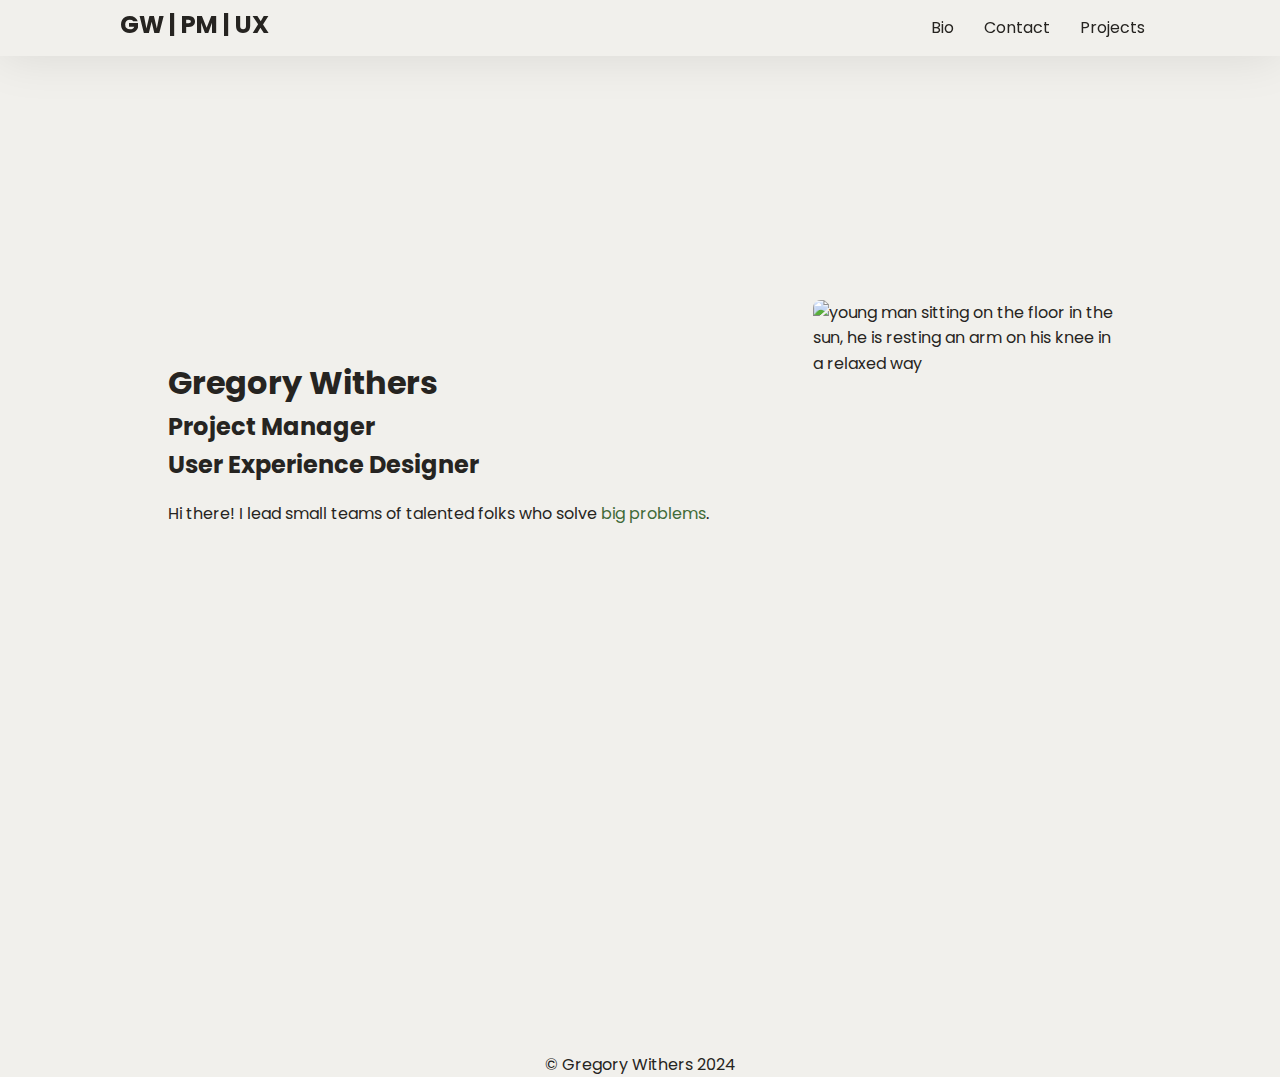
==== commit ed9e6bfc: "remove old content from index and link to new pdf" ====
--- a/index.html
+++ b/index.html
@@ -69,15 +69,8 @@
 
                     <!-- Tagline, something short and catchy -->
                     <p class="my-1">
-                        Hi there! I lead small teams of talented folks who solve big problems. 
+                        Hi there! I lead small teams of talented folks who solve <a href="references/Gregory Withers - PORTFOLIO PM & UX - September 2024-compressed.pdf" target="_blank">big problems</a>. 
                     </p>
-
-                    <!-- Quick action buttons here -->
-                    <!-- <div class="btn-stack">
-                        <a href="contact.html" class="btn-secondary">Contact</a>
-                        <a href="#projects" class="btn-secondary">Projects</a>
-                        <a href="references/Gregory Withers - PORTFOLIO PM & UX - September 2024-compressed.pdf" download class="btn-secondary">Resume</a>
-                    </div> -->
                 </div>
 
                 <!-- Profile picture here -->
@@ -90,451 +83,9 @@
         </div>
     </header>
 
-        <!-- Main project links here -->
-        <div class="container projects" id="projects">
-            <h2 class="project-title">Projects</h2>
 
-            <!-- thumbnail container -->
-            <div class="project-grid">
-
-                <!-- Project 1 -->
-                <div class="column">
-                    <a class="thumb-link" href="#project1">
-                        <img class="thumb" src="img/pavilion/pavilion_final_rear_window.png" alt="rendering of a modern pavilion building at sunset. It has large windows, a slanted roof, a rooftop garden, and water features">
-                    </a>
-                    Pavilion - Spatial Design
-                </div>
-
-                <!-- Project 2 -->
-                <div class="column">
-                    <a class="thumb-link" href="#project2">
-                        <img class="thumb" src="img/polygon/cropped/polygon_final_ticket_station.png" alt="poster showcasing some of the exhibits at The Polygon Gallery in North Vancouver, the building architecture is modern and stylish">
-                    </a>
-                    The Polygon Gallery - Interaction Desgin
-                </div>
-            </div>
-        </div>
-
-        <!-- xxxxxxxxxxxxxxxx Project 1 Flow here xxxxxxxxxxxxxxxx -->
-        <div class="container" id="project1">
-
-            <div class="project-flow">
-                <h3>Pavilion - Spatial Design</h3>
-                
-                <div class="video-box">
-                    <iframe src="https://www.youtube.com/embed/-8ZPfY2IFlc" title="IAT 233 Final Project | Pavilion and Pergola Rendered with TWINMOTION" allow="accelerometer; autoplay; clipboard-write; encrypted-media; gyroscope; picture-in-picture; web-share" allowfullscreen></iframe>
-                </div>
-
-                <!-- Row 1 -->
-                <!-- My role -> responsibilities, improvements to be made in team interaction/execution. Give credit where it is due. -->
-                <div class="flow-row">
-                    <div class="left">
-                        <h4>The Problem</h4>
-                        <p class="my-1">
-                            The Pavilion was the <a href="https://sites.google.com/view/group5iat233d101pavilion/home/" target="_blank"> final project</a> for the course 233: Spatial Design, in the School of Interactive Arts and Technology at Simon Fraser University. This structure was designed to serve as a gathering site for ceremonies and/or lectures, holding a maximum of 40 guests. It was intended to be constructed in Holland Park, Surrey BC. 
-                        </p>
-
-                        <p class="my-1">
-                            Ensuring a positive, aesthetically pleasing experience for observers and presenters was the main challenge of this project. My decision to position the front entryway and rear patio in-line accomplishes this because visitors can easily view the stage, the stage is framed in light from the large rear window, and visitor movement flows can easily move in and out of the building through the front and rear exits. 
-                        </p>
-
-                        <h4>My Role</h4>
-                        <p class="my-1">
-                            I worked with a team of 3 other designers. Together, we collaborated on the priciples of circulation, functionality, and aesthetics. I was responsible for encouraging communication, maintaining the group schedule, producing sketches, and 3D modelling using Rhino and Twinmotion. 
-                        </p>
-                    </div>
-                    
-                    <!-- Slideshow goes here, show datum line, front/rear entries, flow -->                  
-                    <div class="right">
-                        <div class="slideshow-container">
-                            <div class="mySlides1">
-                              <img src="img/pavilion/pavilion_final_day.png" style="width:100%" alt="rendering of a modern pavilion during the day time. A pathway through the surrounding water feature is highlighted along with its large windows and nearby vegetation">
-                            </div>
-                          
-                            <div class="mySlides1">
-                              <img src="img/pavilion/pavilion_final_rear_window.png" style="width:100%" alt="rendering of a modern pavilion at sunset. The rear stars, patio, and rooftop garden are highlighted">
-                            </div>
-                          
-                            <div class="mySlides1">
-                              <img src="img/pavilion/pavilion_datum_flow.png" style="width:100%" alt="2D mockup of the pavilion visitor flow through the building. It is a square shape that allows travel around the main central room and entrace/exit from both the front and rear of the building">
-                            </div>
-                          
-                            <a class="prev" onclick="plusSlides(-1, 0)">&#10094;</a>
-                            <a class="next" onclick="plusSlides(1, 0)">&#10095;</a>
-                          </div>
-                    </div>
-                </div>
-
-                <!-- Row 2 -->
-                <div class="flow-row">
-                    <div class="left">
-
-                        <h4>Limitations</h4>
-                        <p class="my-1">
-                            Time was the main limiting factor in this project. It was slated to last 3 weeks from initial brief to completion. The busy end-of-term push to finish projects accross many classes compounded this constraint. 
-                        </p>
-                        <p class="my-1">
-                            Human resources were also strained, as team members had to juggle responsibilites between multiple end-of-term projects.
-                        </p>
-                        <p class="my-1">
-                            Scope was perhaps the simplest constraint on this project. The project brief gave me a clear idea of the size, shape, textures, and landscape requirements for the building. 
-                        </p>
-                        <p class="my-1">
-                            Excellent planning and use of resources allowed for extra time to be spent developing a reflecting pool and environmental details around the Pavilion. These added details garnered praise from the teaching team and peers. 
-                        </p>
-                    </div>
-
-                    <div class="right">
-                        <!-- Slideshow goes here, show reflecting pool images-->
-                        <div class="slideshow-container">
-                            <div class="mySlides2">
-                              <img src="img/pavilion/pavilion_reflecting_pool.png" style="width:100%" alt="rendering of a modern pavilion at midday. The rear pathway through the water feature is highlighted. The surrounding vegetation and environmental features flow seamlessly into the pathway allowing for easy access from visitors.">
-                            </div>
-                          
-                            <div class="mySlides2">
-                              <img src="img/pavilion/pavilion_reflecting_pool2.png" style="width:100%" alt="rendering of a modern pavilion at midday. The rear auxiliary pathways are highlighted, which carry visitors around the water features.">
-                            </div>
-                          
-                            <div class="mySlides2">
-                              <img src="img/pavilion/pavilion_reflecting_pool3.png" style="width:100%" alt="a low angle image of the rendering of a modern pavilion, this one captures the details of water's surface and warm reflected light of the sunset.">
-                            </div>
-                          
-                            <a class="prev" onclick="plusSlides(-1, 1)">&#10094;</a>
-                            <a class="next" onclick="plusSlides(1, 1)">&#10095;</a>
-                          </div>                 
-                    </div>
-                </div>
-
-                <!-- Row 3 -->
-                <!-- Show an evolution and most important processes -->
-                <div class="flow-row">
-                    <div class="left">
-
-                        <h4>Solutions</h4>
-                        <p class="my-1">
-                            The main challenge I encountered was to design a datum, a form that anchors all the elements of the design. 
-                        </p>    
-                        
-                        <p class="my-1">
-                            To do this, our team performed a site visit to to Holland Park. I sketched various layouts and took in the environment. 
-                        </p>
-
-                        <p class="my-1">
-                            I initiated the center entrance/exit to accomodate the surrounding landscape and existing park pathways. Later, this was expanded it to include a walkway through the reflecting pool. 
-                        </p>
-                    </div>
-                    
-                    <div class="right">
-                        <!-- Slideshow goes here, show planning images, drawings, to model, to, render etc.-->
-                        <div class="slideshow-container">
-                            <div class="mySlides3">
-                              <img src="img/pavilion/pavilion_datum_example.png" style="width:100%" alt="aerial view of the pavilion rendering, highlighting the concept of a datum or anchor structure, which is the main centre pathway of the pavilion">
-                            </div>
-                          
-                            <div class="mySlides3">
-                              <img src="img/pavilion/pavilion_site_visit1.jpeg" style="width:100%" alt="site visit photograph of Holland Park in Surrey BC showing the real-world location of the pavilion. A green field is shown with tall trees and apartment buildings in the distance.">
-                            </div>
-                          
-                            <div class="mySlides3">
-                              <img src="img/pavilion/pavilion_site_visit2.jpeg" style="width:100%" alt="site visit photograph of Holland Park in Surrey. A green field is shown with tall trees and apartment buildings in the distance. Designers are gathered in a small group to view the location and brainstorm ideas.">
-                            </div>
-
-                            <div class="mySlides3">
-                                <img src="img/pavilion/pavilion_location.jpg" style="width:100%" alt="map view of the site visit in Holland Park, it donotes two potential locations for the pavilion to be built">
-                              </div>
-                          
-                            <a class="prev" onclick="plusSlides(-1, 2)">&#10094;</a>
-                            <a class="next" onclick="plusSlides(1, 2)">&#10095;</a>
-                        </div>
-                    </div>
-                </div>
-
-                <!-- Row 4 -->
-                <div class="flow-row">
-                    <div class="left">
-                        <p class="my-1">
-                            Another challenge I overcame was enabling customizable textures. One of the main project requirements was to use panel styling to mimic de stijl architecture and modern infill type construction practices. Unfortunately, the model would only feature a single texture on all surfaces, which is not condusive to these styles. 
-                        </p>
-                            
-                        <p class="my-1">
-                            To solve this, I separated every surface onto a unique layer within Rhino. Notice the image where I selected every window and moved it to the same layer, coloured blue - this allowed them all to be textured as glass later on, while retaining wood, metal, and stone textures elsewhere. 
-                        </p>
-                
-                    </div>
-
-                    <div class="right">
-                        <!-- Slideshow goes here, show planning images, drawings, to model, to, render etc.-->
-               
-                        <div class="slideshow-container">
-                            <div class="mySlides4">
-                              <img src="img/pavilion/pavilion_render1.png" style="width:100%" alt="a basic rendering of the pavilion structure, it is white and featureless">
-                            </div>
-                          
-                            <div class="mySlides4">
-                              <img src="img/pavilion/pavilion_render2.png" style="width:100%" alt="a more advanced rendering of the pavilion structure, it is white but features some of the modern panels and architectural components of the final design">
-                            </div>
-                          
-                            <div class="mySlides4">
-                              <img src="img/pavilion/pavilion_render3.png" style="width:100%" alt="a wireframe model of the pavilion, its windows are highlighted in blue demonstrating how different layers were selected to alter their material appearing in later steps">
-                            </div>
-
-                            <div class="mySlides4">
-                                <img src="img/pavilion/pavilion_panel_arch.png" style="width:100%" alt="a final rendering of the finished model, lit at dusk and showcasing the different textures of the panels, some are wood, some glass, some concrete">
-                            </div>
-
-                              
-                            <div class="mySlides4">
-                                <img src="img/pavilion/pavilion_infill_arch.png" style="width:100%" alt="a final rendering of the finished model, let at dusk and showcasing the interior details and textures. Prominently displayed is a complex chandalier, elegant stairs, patio, and ceremony location, as well as wooden chairs for the audience members.">
-                            </div>
-                          
-                            <a class="prev" onclick="plusSlides(-1, 3)">&#10094;</a>
-                            <a class="next" onclick="plusSlides(1, 3)">&#10095;</a>
-                        </div>
-
-                    </div>
-                </div>
-                
-                
-                <!-- Row 5 -->
-                <!-- How did the project go? What feedback did you recieve? Metrics? What would I do differently next time? -->
-                <div class="flow-row">
-                    <div class="left">
-
-                        <h4>Lessons Learned</h4>
-                        <p class="my-1">
-                            The project was successful, earning top marks of 90% and praise from the teaching team. Our peers were impressed by the level of detail we were able to achieve.  
-                        </p>
-
-                        <p class="my-1">
-                            My ability to focus on minute technical details, adapt to new systems, and visualize movement flows have all improved. Learning to communicate clearly and thoughtfully with teammates helped me to implement our shared design goals in a practical way.  
-                        </p>
-
-                        <p class="my-1">
-                            In the future I will seek to learn more about new programs/platforms ahead of time - perhaps by taking tutorial courses online - so less collaborative time is used debugging issues. In-person session time is an asset that I will strive to harness for the next project!
-                        </p>
-                    </div>
-                    <div class="right">
-                        <img class="img-process" src="img/pavilion/pavilion_goat.png" alt="a final rendering of the pavilion rooftop featuring a goat. Bah!">
-                    </div>
-                </div>
-            </div>
-        </div>
-
-
-        <!-- xxxxxxxxxxxxxxxx Project 2 Flow here xxxxxxxxxxxxxxxx -->
-        <div class="container" id="project2">
-            <h3>The Polygon Gallery - Interaction Design</h3>
-
-            <div class="video-box">
-                <iframe src="https://www.youtube.com/embed/MOnxiKS3r_g" title="The Polygon Gallery - Interaction Design Focus Area" allow="accelerometer; autoplay; clipboard-write; encrypted-media; gyroscope; picture-in-picture; web-share" allowfullscreen></iframe>
-            </div>
-
-            <div class="project-flow">
-
-                <!-- Row 1 -->
-                <!-- My role -> responsibilities, improvements to be made in team interaction/execution. Give credit where it is due. -->
-                <div class="flow-row">
-                    <div class="left">
-                        <h4>The Problem</h4>
-                        <p class="my-1">
-                            <a href="https://thepolygon.ca/" target="_blank">The Polygon Gallery</a> in North Vancouver participated with my project team for the course 333: Interaction Design, in the School of Interactive Arts and Technology at Simon Fraser University. 
-                        </p>
-                        
-                        <p class="my-1">
-                            The main goal of the course was to to solve a problem for the Gallery. Through various design processes, interviews, and observations we identified the main problem to be the negative interaction that occurs between visitors and guest services workers. Because the Gallery does not align with a general conception of an art gallery, visitors are not aware they must check-in at the front desk and leave food/drink/bags downstairs.
-                        </p>
-
-                        <h4>My Role</h4>
-                        <p class="my-1">
-                            I worked with a team of 4 other designers. Together, we collaborated with representatives from The Polygon. 
-                        </p>
-                        
-                        <p class="my-1">
-                            I was responsible for <a href="img/polygon/polygon_management01.png" target="_blank">team management</a> and <a href="img/polygon/polygon_final_journeymap.png" target="_blank">concept oversight</a>. I encouraged communication between team members, <a href="img/polygon/polygon_brainstorm_storyboard.png" target="_blank">led design meetings</a>, distributed tasks, managed the work schedule, <a href="img/polygon/polygon_reframe1.png" target="_blank">prepared presentations</a>, conducted interviews, compiled/synthesized ethnographic data, sketched ideas, and <a href="img/polygon/Polygon_final_scenario_map.png" target="_blank">performed graphic design</a>. 
-                        </p>
-                    </div>
-                    <div class="right">
-                        
-                        <!-- Slideshow goes here-->
-                        <div class="slideshow-container">
-                            <div class="mySlides5">
-                                <img src="img/polygon/polygon_thumb.png" style="width:100%" alt="An iteration on the information poster made to convey who the polygon is. This version features larger images which highlight the modern architecture of the building, the exhibits it holds, and the events that occur there.">
-                            </div>
-                                           
-                            <div class="mySlides5">
-                                <img src="img/polygon/polygon_ethnography_poster2.png" style="width:100%" alt="Informational poster made to convey who the Polygon Gallery is to classmates and teaching staff. Large type highlights the polygon gallery name, with examples of their exhibits overlaid. Small text blocks highlight the gallery's focus on photography, its location in the shipyards area of north vancouver, and our key contacts in management.">
-                            </div>
-                        
-                            <a class="prev" onclick="plusSlides(-1, 4)">&#10094;</a>
-                            <a class="next" onclick="plusSlides(1, 4)">&#10095;</a>
-                        </div>                 
-                    </div>
-                </div>
-
-                <!-- Row 2 -->
-                <div class="flow-row">
-                    <div class="left">
-
-                        <h4>Limitations</h4>
-                        <p class="my-1">
-                            Scope was the most challenging limitation of this project. Coordinating between design team members, the teaching staff, and the Polygon representatives eventually led to a manageable focus area.
-                        </p>
-                        <p class="my-1">
-                            Human resources were also strained, as team members had to juggle responsibilites between multiple end-of-term projects, work commitments, and extra-curricular activities. 
-                        </p>
-                        <p class="my-1">
-                            Time remained a constant limitation throughout the project, however my decision to limit the length of meetings helped to focus group activities on the design topics at hand. Consistent bi-weekly meeting scheduling also contributed to an efficient process through the course objectives and production of course deliverables. The busy end-of-term push to finish projects accross many classes compounded this constraint.
-                        </p>
-                    </div>
-
-                    <div class="right">
-                        <!-- Slideshow goes here, show scheduling evidence-->
-                        <div class="slideshow-container">
-                            <div class="mySlides6">
-                                <img src="img/polygon/cropped/polygon_management01.png" style="height: 50%" alt="screenshot of internal team messages, where I have recapped the meeting, confirmed roles, set the time for the next meeting, and left prompting questions for our next conversation">
-                            </div>
-                        
-                            <div class="mySlides6">
-                              <img src="img/polygon/polygon_persona.png" style="width:100%" alt="persona poster example showcasing one of our most influential personas. It is a blue themed line drawing of the interior of the polygon gallery with an older man wearing a suit and glasses standing in the corner.">
-                            </div>
-                        
-                            <div class="mySlides6">
-                                <img src="img/polygon/polygon_emelia_journey.png" style="width:100%" alt="polygon poster showcasing the architecture and recent exhibitions">
-                            </div>
-                        
-                            <a class="prev" onclick="plusSlides(-1, 5)">&#10094;</a>
-                            <a class="next" onclick="plusSlides(1, 5)">&#10095;</a>
-                        </div>                 
-                    </div>
-                </div>
-
-                <!-- Row 3 -->
-                <!-- Show an evolution and most important processes -->
-                <div class="flow-row">
-                    <div class="left">
-
-                        <h4>Solutions</h4>
-                        <p class="my-1">
-                            The main challenge encountered was the group dynamic. With many passionate designers eager to share their opinions and debate concepts, our meetings were running overtime. Emotions were getting heated and the group morale was not ideal.  
-                        </p>
-
-                        <p class="my-1">
-                            I addressed this issue by leading several conflict managment meetings. I encouraged team members to share their feelings and sought to mediate differences of opinion. 
-                        </p>
-
-                        <p class="my-1">
-                            I consulted with the teaching team in search of feedback. This supported my position to encourage the team to express their opinions in an open dialogue, and settle disagreements over concept focus.
-                        </p>
-
-                        <p class="my-1">
-                            Several boundaries/ground rules were established: Meetings were not to exceed 2 hours, helping us focus on the immediate tasks at hand. Design decisions would be decided by popular vote, and solid definitions of team member roles were established. 
-                        </p>
-                    </div>
-
-                    <div class="right">
-                        <!-- Slideshow goes here, show planning images, drawings, to model, to, render etc.-->
-                        <div class="slideshow-container">
-                            <div class="mySlides7">
-                            <img src="img/polygon/cropped/polygon_brainstorm_storyboard.png" style="height:100%" alt="screenshot of the team brainstorming process using Figma, there are numerous sticky notes organized into different design focus areas, doodles, sketches, and reference imagery scattered around.">
-                            </div>
-                        
-                            <div class="mySlides7">
-                            <img src="img/polygon/cropped/polygon_lewis_journey.png" style="width:100%" alt="journey framework example highlighting one of our personas time in the gallery.">
-                            </div>
-                        
-                            <div class="mySlides7">
-                            <img src="img/polygon/cropped/polygon_final_journeymap.png" style="width:100%" alt="journey framework example highlighting 2 parallel concepts">
-                            </div>
-                        
-                            <a class="prev" onclick="plusSlides(-1, 6)">&#10094;</a>
-                            <a class="next" onclick="plusSlides(1, 6)">&#10095;</a>
-                        </div>
-                    </div>
-                </div>
-
-                <!-- Row 4 -->
-                <div class="flow-row">
-                    <div class="left">
-                        <p class="my-1">
-                            Another challenge I overcame was narrowing the scope of the project to a manageable level.  
-                        </p>
-
-                        <p class="my-1">
-                            To do this, I led the team through brainstorming activities designed to help synthesize our ethnographic data, interview data, and input from The Polygon representatives.
-                        </p>
-
-                        <p class="my-1">
-                            I examined our previous work processes; collecting ethnographic data, building personas, building user journey maps, and our initial design areas of interest.
-                        </p>
-
-                        <p class="my-1">
-                            Using an IDEO technique, I led the group to hone our focus area by reframing our process around the front entryway and the competing constraints it embodies.
-                        </p>
-                    </div>
-
-                    <div class="right">
-                        <!-- Slideshow goes here, show planning images, drawings, to model, to, render etc.-->
-            
-                        <div class="slideshow-container">
-                            <div class="mySlides8">
-                                <img src="img/polygon/cropped/polygon_reframe0.png" style="width:100%" alt="screenshot of a team activity I organized to analyze our past work, each poster is laid out with sections to note where it worked, where it didn't work, and any additional thoughts">
-                            </div>
-                        
-                            <div class="mySlides8">
-                              <img src="img/polygon/cropped/polygon_reframe0.2.png" style="width:100%" alt="screenshot of the team activity to reframe our design focus. This activity documented how our thinking had evolved over time, noted with sticky notes and text boxes.">
-                            </div>
-                        
-                            <div class="mySlides8">
-                                <img src="img/polygon/cropped/polygon_reframe1.png" style="width:100%" alt="screenshot of the reframing presentation focus, where I outlined each main section of the presentation in a logical fashion (noted in the green boxes), afterwards team members added critique to refine the presentation">
-                            </div>
-
-                            <div class="mySlides8">
-                                <img src="img/polygon/cropped/polygon_reframe2.png" style="width:100%" alt="screenshot of the IDEO reframing technique I used to help shift our thinking about the design focus of the project. Team members contributed by voting for sections they agreed with by dropping star and thumbs-up stickers.">
-                            </div> 
-
-                            <div class="mySlides8">
-                                <img src="img/polygon/cropped/polygon_reframe3.png" style="width:100%" alt="screenshot of the final reframing activity where I organized the final preseentation in a logical manner - noted in the green boxes. Team members contributions are noting in the stickey notes, drawings, and comments.">
-                            </div>
-                        
-                            <a class="prev" onclick="plusSlides(-1, 7)">&#10094;</a>
-                            <a class="next" onclick="plusSlides(1, 7)">&#10095;</a>
-                        </div>
-                    </div>
-                </div>
-                
-                <!-- Row 5 -->
-                <!-- How did the project go? What feedback did you recieve? Metrics? What would I do differently next time? -->
-                <div class="flow-row">
-                    <div class="left">
-
-                        <h4>Lessons Learned</h4>
-                        <p class="my-1">
-                            I have put extraordinary effort into this course and this team. The Reframing Presentation benefitted from my ability to organize the team, synthesize contrasting opinions, settle disputes, and lead team analysis workshops. I was able to persuade team members to align with a new framing concept - ultimately leading to a strong presentation scoring 9/10.  
-                        </p>
-
-                        <p class="my-1">
-                            The 2 Concepts reframing process benefitted from my leadership by recalibrating our focus after our  ill-fated  Participatory Workshop Presentation. I led the team through ideation sessions, designing the beginning of our 2 Concepts Presentation to summarize our progress for them. I believe focusing on the visual conveyance of Polygon Gallery knowledge and visitor flow was key to a strong presentation - one that garnered a high level of feedback from our peers.
-                        </p>
-
-                        <p class="my-1">
-                            My ability to reframe design concepts based on critique has improved. Learning to keep my emotions in check, not to argue, and take in contrasting opinions has benefitted the quality of our journey frameworks, which helped me to narrow the focus of our design interaction to the conflict between visitors and Polygon staff. 
-                        </p>
-
-                        <p class="my-1">
-                            In the future, I will proactively guide conversations and seek critique in these ways sooner rather than later. 
-                         </p>
-
-                        <p class="my-1">
-                            Overall, the project was successful. Our final concept proved to be strikingly simple - a ticketing station. We were praised for honing our research and design processes to arrive at such an elegant solution. 
-                        </p>
-                    </div>
-                    <div class="right">
-                        <img class="img-process" style="width: 100%;" src="img/polygon/cropped/polygon_final_ticket_station.png" alt="final prototype ticket station built by the team, it is a wooden structure in the shape of the polygon gallery with a cut-out section of the top face where tickets are presented to the visitor">                        
-                    </div>
-                </div>
-            </div>
-        </div>
-
+     
+    
     <!-- Footer Content Here -->
     <footer class="container footer">
         <div>
